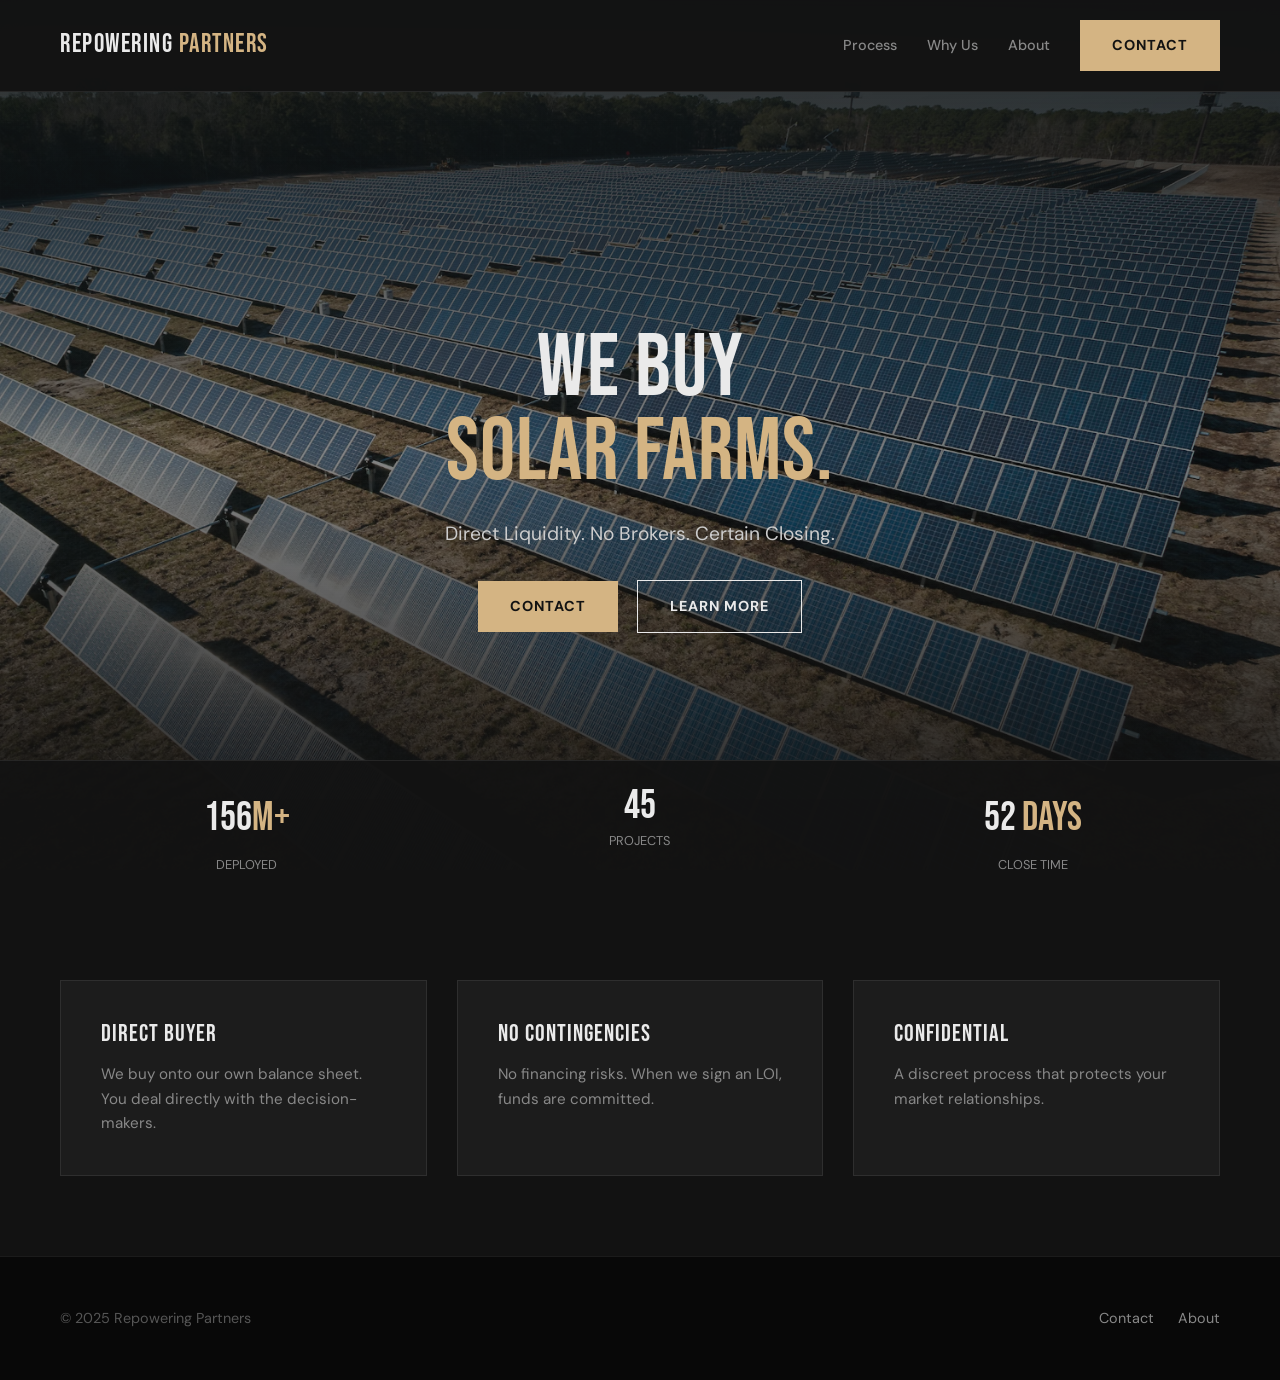
==== index.html @ 1f6a3cb8 "t" ====
<!DOCTYPE html>
<html lang="en">
<head>
    <meta charset="UTF-8">
    <meta name="viewport" content="width=device-width, initial-scale=1.0">
    <title>Repowering Partners | Direct Solar Acquisition</title>
    <link href="https://fonts.googleapis.com/css2?family=Bebas+Neue&family=DM+Sans:wght@400;500;700&display=swap" rel="stylesheet">
    <link rel="stylesheet" href="style.css">
    <link rel="icon" href="data:image/svg+xml,<svg xmlns=%22http://www.w3.org/2000/svg%22 viewBox=%220 0 100 100%22><rect width=%22100%22 height=%22100%22 rx=%2220%22 fill=%22%23121212%22/><circle cx=%2250%22 cy=%2250%22 r=%2235%22 fill=%22%23D4B483%22/><path d=%22M50 10 L50 90 M10 50 L90 50 M22 22 L78 78 M22 78 L78 22%22 stroke=%22%23121212%22 stroke-width=%228%22 stroke-linecap=%22round%22/></svg>">
</head>
<body>
    <nav class="navbar">
        <div class="container nav-container">
            <a href="index.html" class="logo">REPOWERING <span class="text-accent">PARTNERS</span></a>
            <div class="nav-links">
                <a href="how-it-works.html">Process</a>
                <a href="why-us.html">Why Us</a>
                <a href="about.html">About</a>
                <!-- UPDATED BUTTON TEXT -->
                <a href="contact.html" class="btn btn-primary">Contact</a>
            </div>
            <div class="hamburger">
                <span style="display:block; width:30px; height:2px; background:#fff; margin:6px 0;"></span>
                <span style="display:block; width:30px; height:2px; background:#fff; margin:6px 0;"></span>
                <span style="display:block; width:30px; height:2px; background:#fff; margin:6px 0;"></span>
            </div>
        </div>
    </nav>
    <div class="mobile-menu">
        <a href="index.html" class="mobile-link">Home</a>
        <a href="how-it-works.html" class="mobile-link">Process</a>
        <a href="why-us.html" class="mobile-link">Why Us</a>
        <!-- UPDATED LINK TEXT -->
        <a href="contact.html" class="mobile-link">Contact</a>
    </div>

    <!-- HOME HERO -->
    <header class="hero">
        <!-- UPDATED IMAGE PATH -->
        <div class="hero-bg" style="background-image: url('media/the1.avif');"></div>
        <div class="overlay"></div>
        <div class="container hero-content fade-in">
            <h1 class="hero-title">WE BUY <br><span class="text-accent">SOLAR FARMS.</span></h1>
            <p style="font-size:1.2rem; color:#ccc; margin-bottom:30px;">Direct Liquidity. No Brokers. Certain Closing.</p>
            <div>
                <!-- UPDATED BUTTON TEXT -->
                <a href="contact.html" class="btn btn-primary">Contact</a>
                <a href="how-it-works.html" class="btn btn-ghost">Learn More</a>
            </div>
        </div>
        <div class="trust-bar">
            <div class="container trust-grid">
                <div><span class="stat-number" data-target="250">0</span><span class="stat-symbol">M+</span><span class="stat-label">Deployed</span></div>
                <div><span class="stat-number" data-target="45">0</span><span class="stat-label">Projects</span></div>
                <div><span class="stat-number" data-target="60">0</span><span class="stat-symbol"> Days</span><span class="stat-label">Close Time</span></div>
            </div>
        </div>
    </header>

    <!-- VALUE PREVIEW (Emojis Removed) -->
    <section class="section">
        <div class="container">
            <div class="grid-3">
                <div class="card">
                    <!-- EMOJI REMOVED -->
                    <h3>Direct Buyer</h3>
                    <p style="color:var(--text-gray)">We buy onto our own balance sheet. You deal directly with the decision-makers.</p>
                </div>
                <div class="card">
                    <!-- EMOJI REMOVED -->
                    <h3>No Contingencies</h3>
                    <p style="color:var(--text-gray)">No financing risks. When we sign an LOI, funds are committed.</p>
                </div>
                <div class="card">
                    <!-- EMOJI REMOVED -->
                    <h3>Confidential</h3>
                    <p style="color:var(--text-gray)">A discreet process that protects your market relationships.</p>
                </div>
            </div>
        </div>
    </section>

    <footer class="footer">
        <div class="container footer-content">
            <div>&copy; 2025 Repowering Partners</div>
            <div class="footer-links">
                <a href="contact.html">Contact</a>
                <a href="about.html">About</a>
            </div>
        </div>
    </footer>
    <script src="script.js"></script>
</body>
</html>
---- style.css ----
/* 
    THEME: Matte Onyx & Champagne Bronze
    STYLE: Luxury Industrial, Responsive, Professional
*/

:root {
    /* --- NEW SUBTLE PALETTE --- */
    --bg-dark: #121212;        /* True Matte Black */
    --bg-darker: #080808;      /* Deepest Black for Footer/Nav */
    --bg-card: #1C1C1C;        /* Dark Charcoal for cards */
    
    /* Champagne Bronze - Subtle, Premium, Solar-relevant */
    --accent-primary: #D4B483; 
    --accent-hover: #C29D66;
    
    --text-white: #EAEAEA;     /* Soft White (easier on eyes) */
    --text-gray: #888888;      /* Neutral Gray */
    --border-color: rgba(255, 255, 255, 0.08);
    
    --font-heading: 'Bebas Neue', sans-serif;
    --font-body: 'DM Sans', sans-serif;
    
    --transition: all 0.3s cubic-bezier(0.25, 0.8, 0.25, 1);
    --container-padding: 20px;
}

/* --- RESET & BASE --- */
* { margin: 0; padding: 0; box-sizing: border-box; }

html {
    scroll-behavior: smooth;
    font-size: 16px; /* Base size */
}

body {
    background-color: var(--bg-dark);
    color: var(--text-white);
    font-family: var(--font-body);
    line-height: 1.6;
    overflow-x: hidden;
    -webkit-font-smoothing: antialiased; /* Crisper text on Mac/iOS */
}

/* Subtle texture overlay */
body::before {
    content: "";
    position: fixed;
    top: 0; left: 0; width: 100vw; height: 100vh;
    background-image: 
        linear-gradient(rgba(255, 255, 255, 0.02) 1px, transparent 1px),
        linear-gradient(90deg, rgba(255, 255, 255, 0.02) 1px, transparent 1px);
    background-size: 40px 40px;
    pointer-events: none;
    z-index: -1;
}

/* Typography Defaults */
h1, h2, h3, h4 {
    font-family: var(--font-heading);
    text-transform: uppercase;
    letter-spacing: 1px;
    font-weight: 400;
    line-height: 1.1;
}

a { text-decoration: none; color: inherit; transition: var(--transition); }
ul { list-style: none; }
img { max-width: 100%; height: auto; display: block; } /* Prevents image overflow */

.container { 
    max-width: 1200px; 
    margin: 0 auto; 
    padding: 0 var(--container-padding); 
}

.text-accent { color: var(--accent-primary); }

/* --- BUTTONS --- */
.btn {
    display: inline-block;
    padding: 14px 32px;
    font-family: var(--font-body);
    font-weight: 700;
    text-transform: uppercase;
    font-size: 0.9rem;
    letter-spacing: 1px;
    cursor: pointer;
    border: none;
    transition: var(--transition);
    text-align: center;
}

.btn-primary {
    background-color: var(--accent-primary);
    color: var(--bg-dark); /* Dark text on Gold button */
}

.btn-primary:hover {
    background-color: var(--accent-hover);
    transform: translateY(-2px);
}

.btn-ghost {
    background: transparent;
    border: 1px solid var(--text-white);
    color: var(--text-white);
    margin-left: 15px;
}

.btn-ghost:hover { 
    background: rgba(255, 255, 255, 0.05); 
    border-color: var(--accent-primary);
    color: var(--accent-primary);
}

/* --- NAVIGATION --- */
.navbar {
    position: fixed; top: 0; width: 100%;
    background: rgba(18, 18, 18, 0.95);
    backdrop-filter: blur(12px);
    border-bottom: 1px solid var(--border-color);
    z-index: 1000;
    padding: 20px 0;
}

.nav-container { display: flex; justify-content: space-between; align-items: center; }

.logo {
    font-family: var(--font-heading);
    font-size: 1.6rem;
    letter-spacing: 1.5px;
    color: var(--text-white);
    white-space: nowrap; /* Prevents wrapping */
}

.nav-links { display: flex; align-items: center; gap: 30px; }

.nav-links a:not(.btn) {
    font-size: 0.9rem; font-weight: 500; color: var(--text-gray);
    position: relative;
}

.nav-links a:not(.btn):hover,
.nav-links a.active { color: var(--text-white); }

/* Active Indicator */
.nav-links a.active::after {
    content: ''; position: absolute; bottom: -5px; left: 0;
    width: 100%; height: 1px; background: var(--accent-primary);
}

.hamburger { display: none; cursor: pointer; padding: 10px; } /* Increased touch area */

/* --- HERO SECTIONS --- */
/* Home Hero */
.hero {
    position: relative; height: 100vh; min-height: 600px;
    display: flex; align-items: center; justify-content: center;
    padding-top: 60px;
}

.hero-bg {
    position: absolute; top: 0; left: 0; width: 100%; height: 100%;
    background-image: url('https://images.unsplash.com/photo-1509391366360-2e959784a276?q=80&w=2072&auto=format&fit=crop');
    background-size: cover; background-position: center;
    z-index: -2;
}

.overlay {
    position: absolute; top: 0; left: 0; width: 100%; height: 100%;
    background: linear-gradient(180deg, rgba(18,18,18,0.9) 0%, rgba(18,18,18,0.5) 50%, rgba(18,18,18,1) 100%);
    z-index: -1;
}

.hero-content { text-align: center; max-width: 900px; padding: 0 20px; }
.hero-title { font-size: 5.5rem; line-height: 0.95; margin-bottom: 25px; }

/* Sub-Page Headers */
.page-header {
    height: 45vh;
    min-height: 350px;
    display: flex; align-items: center; justify-content: center;
    position: relative;
    background-size: cover; background-position: center;
    padding-top: 60px;
    margin-bottom: 40px;
}

.header-overlay {
    position: absolute; top: 0; left: 0; width: 100%; height: 100%;
    background: linear-gradient(0deg, var(--bg-dark) 0%, rgba(18,18,18,0.6) 100%);
}

.header-content { position: relative; z-index: 2; text-align: center; padding: 0 20px;}
.header-title { font-size: 3.5rem; margin-bottom: 15px; }
.header-sub { font-size: 1.1rem; color: var(--text-gray); max-width: 600px; margin: 0 auto; }

/* --- SECTIONS & LAYOUT --- */
.section { padding: 80px 0; }
.grid-3 { display: grid; grid-template-columns: repeat(3, 1fr); gap: 30px; }
.grid-2 { display: grid; grid-template-columns: 1fr 1fr; gap: 60px; align-items: center; }

/* --- TRUST BAR --- */
.trust-bar {
    position: absolute; bottom: 0; width: 100%;
    border-top: 1px solid var(--border-color);
    background: rgba(18, 18, 18, 0.95);
    padding: 25px 0;
}
.trust-grid { display: grid; grid-template-columns: repeat(3, 1fr); text-align: center; gap: 20px; }
.stat-number { font-family: var(--font-heading); font-size: 2.5rem; color: var(--text-white); line-height: 1;}
.stat-symbol { font-family: var(--font-heading); font-size: 2.5rem; color: var(--accent-primary); }
.stat-label { display: block; font-size: 0.8rem; color: var(--text-gray); text-transform: uppercase; margin-top: 5px; }

/* --- CARDS & UI --- */
.card {
    background: var(--bg-card); padding: 40px;
    border: 1px solid var(--border-color); 
    transition: var(--transition);
}

.card:hover { border-color: var(--accent-primary); }
.card-icon { font-size: 2rem; margin-bottom: 20px; color: var(--accent-primary); }
.card h3 { font-size: 1.5rem; margin-bottom: 15px; color: var(--text-white); }
.card p { color: var(--text-gray); font-size: 0.95rem; }

/* --- PROCESS LIST --- */
.process-vertical { 
    display: flex; flex-direction: column; gap: 40px; 
    border-left: 1px solid var(--border-color); 
    padding-left: 40px; margin-left: 20px; 
}
.step { position: relative; }
.step::before {
    content: ''; position: absolute; left: -46px; top: 5px;
    width: 12px; height: 12px; background: var(--bg-dark);
    border: 2px solid var(--accent-primary); border-radius: 50%;
}
.step-number { font-family: var(--font-heading); font-size: 1.5rem; color: var(--accent-primary); position: absolute; right: 0; top: 0; opacity: 0.5; }

/* --- COMPARISON TABLE --- */
.comparison-wrapper { display: grid; grid-template-columns: 1fr 1fr; border: 1px solid var(--border-color); }
.comp-col { padding: 50px; }
.comp-col.us { background: var(--bg-card); border-right: 1px solid var(--border-color); }
.comp-col h3 { font-size: 2rem; margin-bottom: 30px; }
.comp-col.us h3 { color: var(--accent-primary); }
.check { color: var(--accent-primary); margin-right: 15px; font-weight: bold; }
.cross { color: #555; margin-right: 15px; font-weight: bold; }

/* --- FORMS --- */
.contact-form { background: var(--bg-card); padding: 40px; border: 1px solid var(--border-color); }
.form-group { margin-bottom: 20px; }
label { display: block; margin-bottom: 8px; color: var(--text-gray); font-size: 0.85rem; letter-spacing: 0.5px; text-transform: uppercase; }
input, textarea {
    width: 100%; background: var(--bg-dark); border: 1px solid var(--border-color);
    padding: 16px; color: var(--text-white); font-family: var(--font-body); font-size: 1rem;
    border-radius: 0; /* Flat industrial look */
    -webkit-appearance: none; /* Fix iOS rounded corners */
}
input:focus, textarea:focus { outline: none; border-color: var(--accent-primary); }

/* --- MOBILE MENU --- */
.mobile-menu {
    position: fixed; top: 0; left: 0; width: 100%; height: 100vh;
    background: var(--bg-darker); z-index: 900;
    display: flex; flex-direction: column; justify-content: center; align-items: center;
    transform: translateY(-100%); transition: transform 0.4s ease;
    padding: 20px;
}
.mobile-menu.active { transform: translateY(0); }
.mobile-link { font-family: var(--font-heading); font-size: 2.5rem; margin: 15px 0; color: var(--text-white); }
.mobile-link:hover { color: var(--accent-primary); }

/* --- FOOTER --- */
.footer { padding: 50px 0; border-top: 1px solid var(--border-color); font-size: 0.9rem; background: var(--bg-darker); color: #555;}
.footer-content { display: flex; justify-content: space-between; flex-wrap: wrap; gap: 20px; }
.footer-links a { margin-left: 20px; color: var(--text-gray); }
.footer-links a:hover { color: var(--accent-primary); }

/* =========================================
   MOBILE RESPONSIVENESS & POLISH
   ========================================= */

/* Tablet & Smaller Laptops (Max 1024px) */
@media (max-width: 1024px) {
    .hero-title { font-size: 4rem; }
    .grid-3 { grid-template-columns: repeat(2, 1fr); } /* Switch to 2 columns */
}

/* Mobile Phones (Max 768px) */
@media (max-width: 768px) {
    /* Layout Resets */
    .grid-3, .grid-2, .trust-grid, .comparison-wrapper { 
        grid-template-columns: 1fr; /* Stack everything */
        gap: 30px;
    }
    
    /* Navigation */
    .nav-links { display: none; } /* Hide desktop nav */
    .hamburger { display: block; } /* Show hamburger */
    
    /* Typography Scaling */
    .hero-title { font-size: 3.2rem; margin-bottom: 20px; }
    .header-title { font-size: 2.8rem; }
    .section-title { font-size: 2.2rem; }
    
    /* Spacing */
    .section { padding: 60px 0; }
    .container { padding: 0 25px; } /* More breathing room on sides */
    
    /* Hero Buttons */
    .hero .btn { 
        display: block; 
        width: 100%; 
        margin: 10px 0 0 0; /* Stack buttons */
    }
    
    /* Trust Bar */
    .trust-bar { position: relative; background: var(--bg-darker); border-bottom: 1px solid var(--border-color); }
    .trust-grid { gap: 40px; padding: 20px 0; }
    
    /* Comparison Table */
    .comp-col.us { border-right: none; border-bottom: 1px solid var(--border-color); }
    .comp-col { padding: 30px 20px; }
    
    /* Process Steps */
    .process-vertical { padding-left: 20px; margin-left: 10px; }
    .step::before { left: -27px; width: 10px; height: 10px; }
    
    /* Contact Form */
    .contact-form { padding: 25px; }
    .contact-wrapper { grid-template-columns: 1fr; }
    
    /* Footer */
    .footer-content { flex-direction: column; text-align: center; }
    .footer-links { margin-top: 15px; }
    .footer-links a { margin: 0 10px; }
}
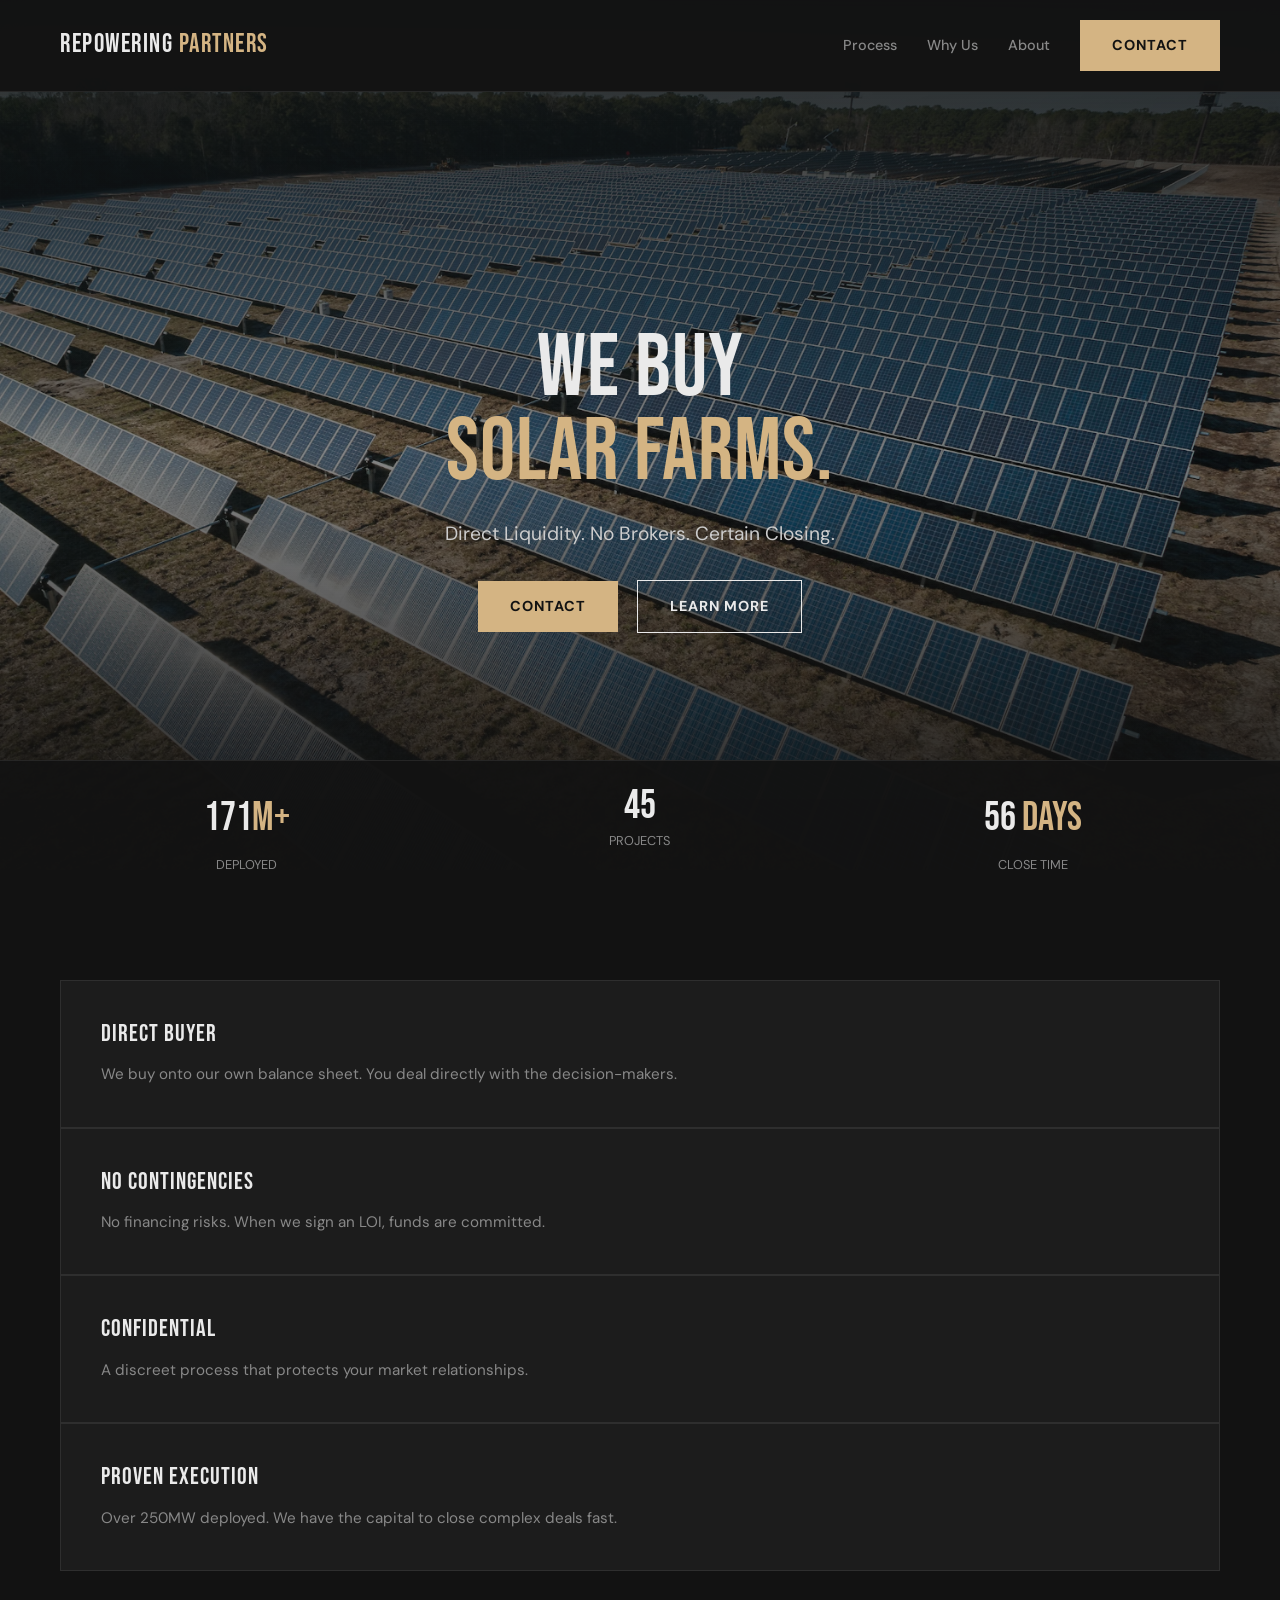
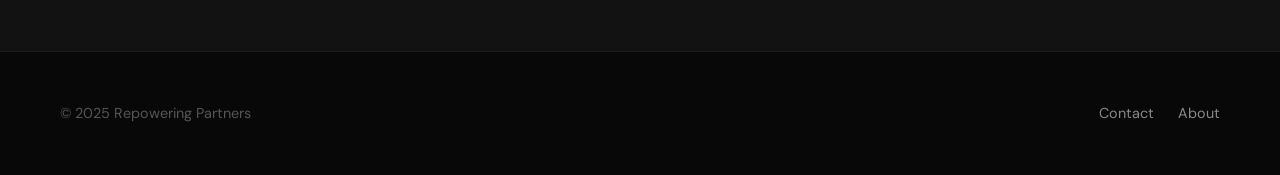
==== commit ea968b64: "t" ====
--- a/index.html
+++ b/index.html
@@ -58,23 +58,27 @@
     </header>
 
     <!-- VALUE PREVIEW (Emojis Removed) -->
+    <!-- VALUE PREVIEW (4 Cards) -->
     <section class="section">
         <div class="container">
-            <div class="grid-3">
+            <!-- Changed class from grid-3 to grid-4 -->
+            <div class="grid-4">
                 <div class="card">
-                    <!-- EMOJI REMOVED -->
                     <h3>Direct Buyer</h3>
                     <p style="color:var(--text-gray)">We buy onto our own balance sheet. You deal directly with the decision-makers.</p>
                 </div>
                 <div class="card">
-                    <!-- EMOJI REMOVED -->
                     <h3>No Contingencies</h3>
                     <p style="color:var(--text-gray)">No financing risks. When we sign an LOI, funds are committed.</p>
                 </div>
                 <div class="card">
-                    <!-- EMOJI REMOVED -->
                     <h3>Confidential</h3>
                     <p style="color:var(--text-gray)">A discreet process that protects your market relationships.</p>
+                </div>
+                <!-- NEW 4TH CARD -->
+                <div class="card">
+                    <h3>Proven Execution</h3>
+                    <p style="color:var(--text-gray)">Over 250MW deployed. We have the capital to close complex deals fast.</p>
                 </div>
             </div>
         </div>
--- a/style.css
+++ b/style.css
@@ -294,6 +294,21 @@
         grid-template-columns: 1fr; /* Stack everything */
         gap: 30px;
     }
+
+    /* Add this to style.css below .grid-3 */
+    .grid-4 { 
+        display: grid; 
+        grid-template-columns: repeat(4, 1fr); 
+        gap: 30px; 
+    }
+
+    /* Add this to the Mobile/Tablet section at the bottom of style.css */
+    @media (max-width: 1024px) {
+        .grid-4 { grid-template-columns: repeat(2, 1fr); } /* 2x2 on tablets */
+    }
+    @media (max-width: 768px) {
+        .grid-4 { grid-template-columns: 1fr; } /* Stack on phones */
+    }
     
     /* Navigation */
     .nav-links { display: none; } /* Hide desktop nav */
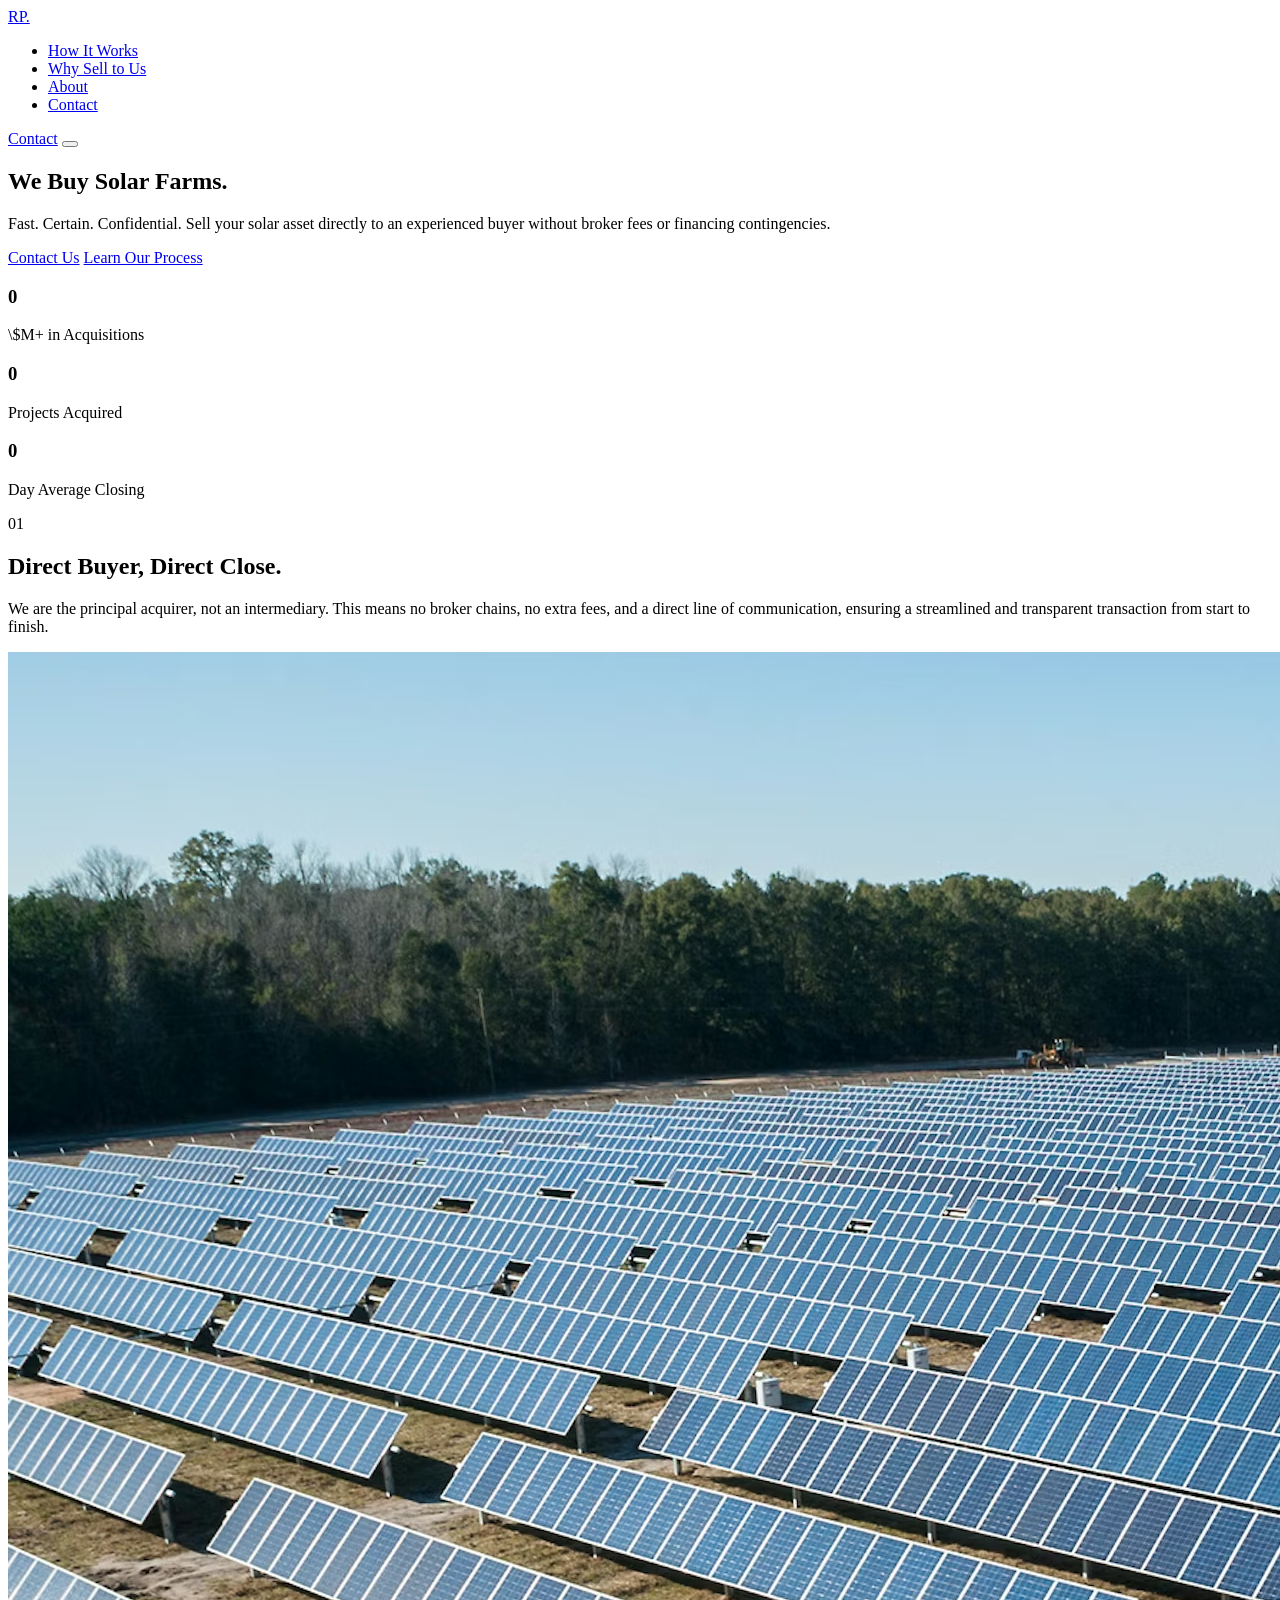
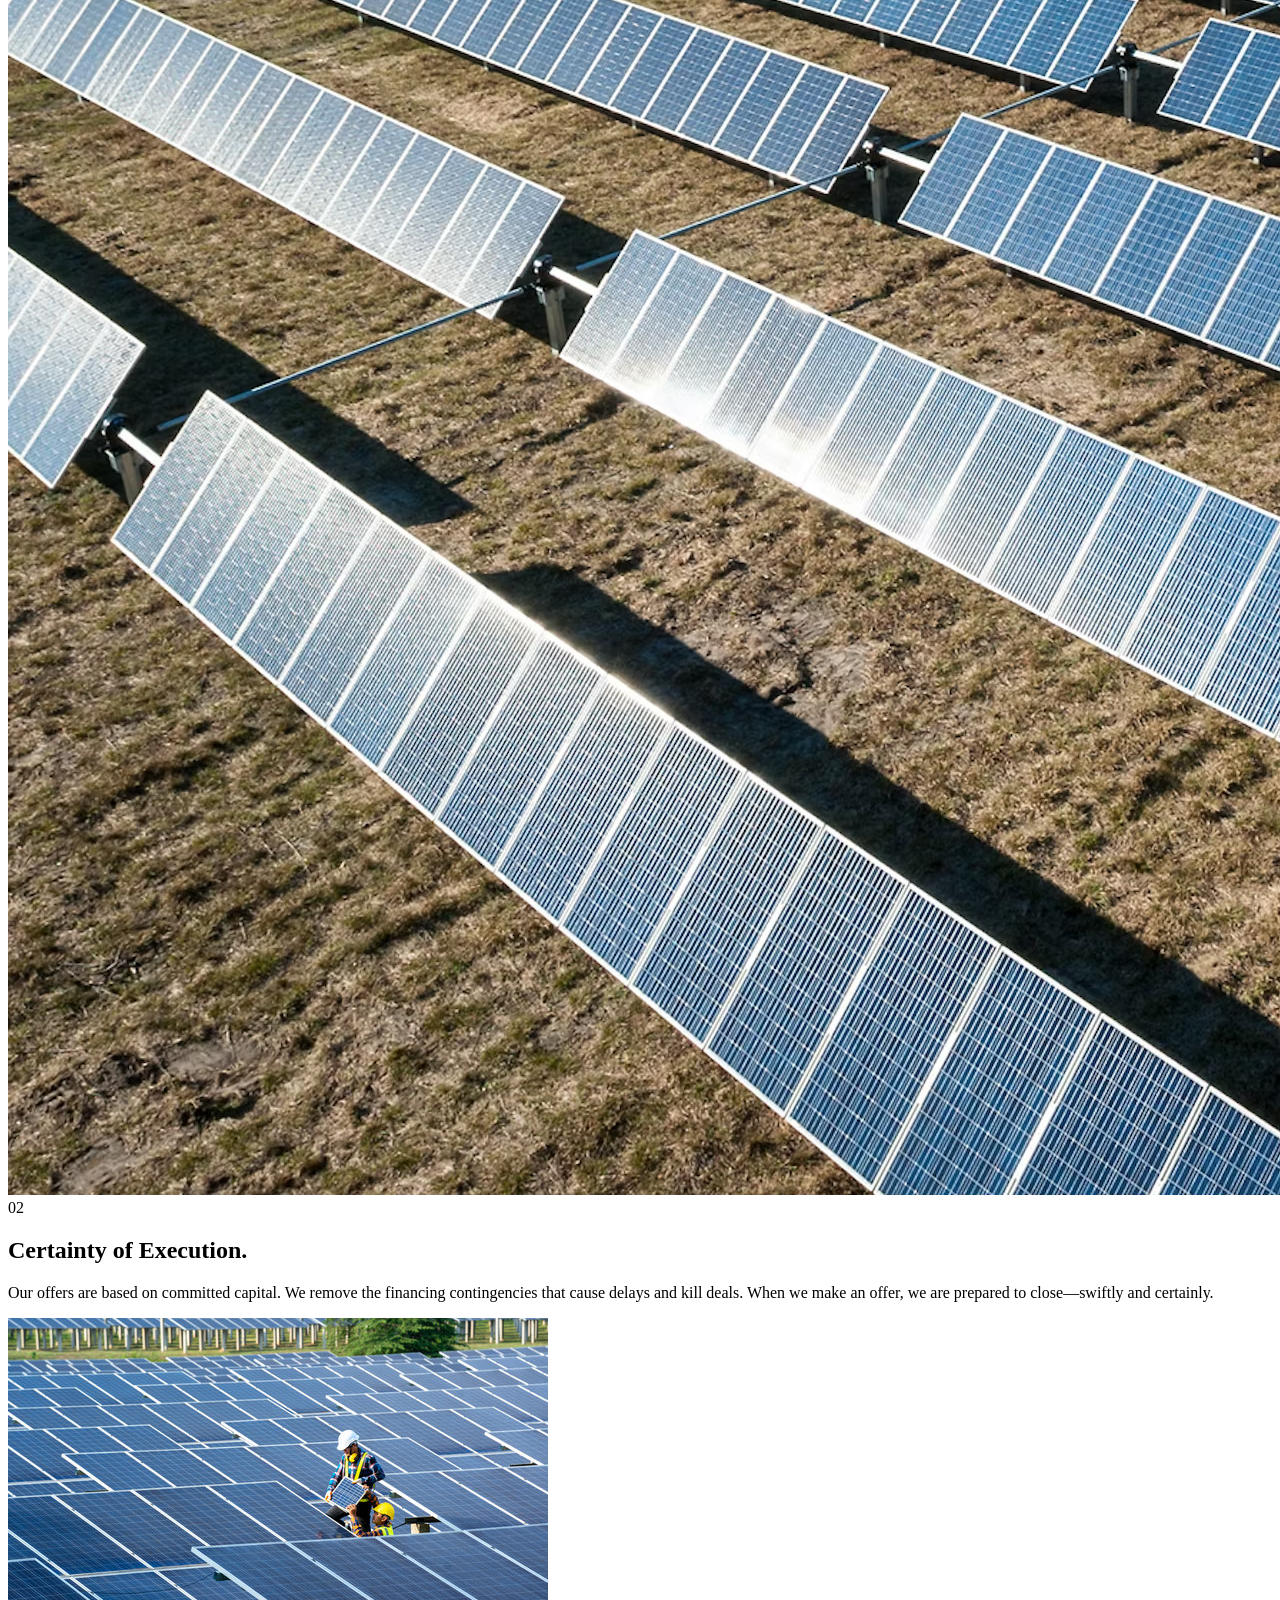
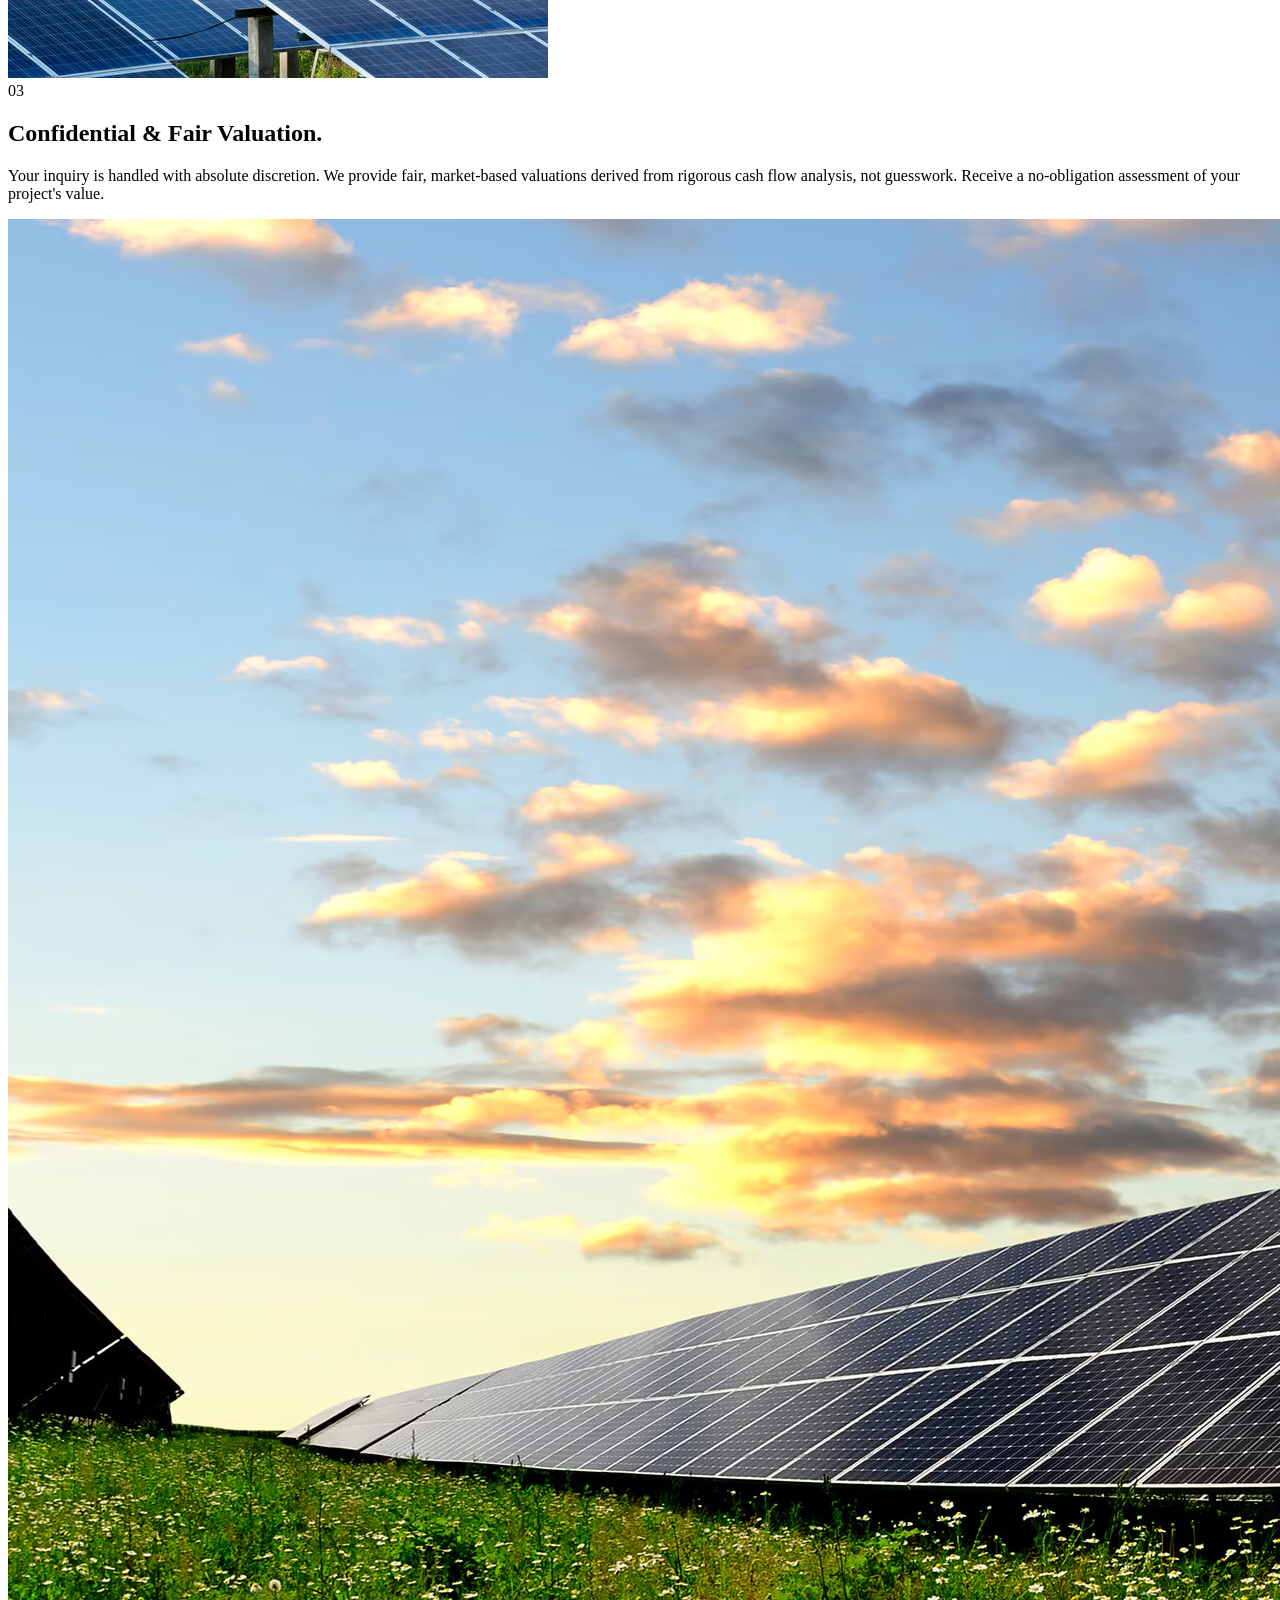
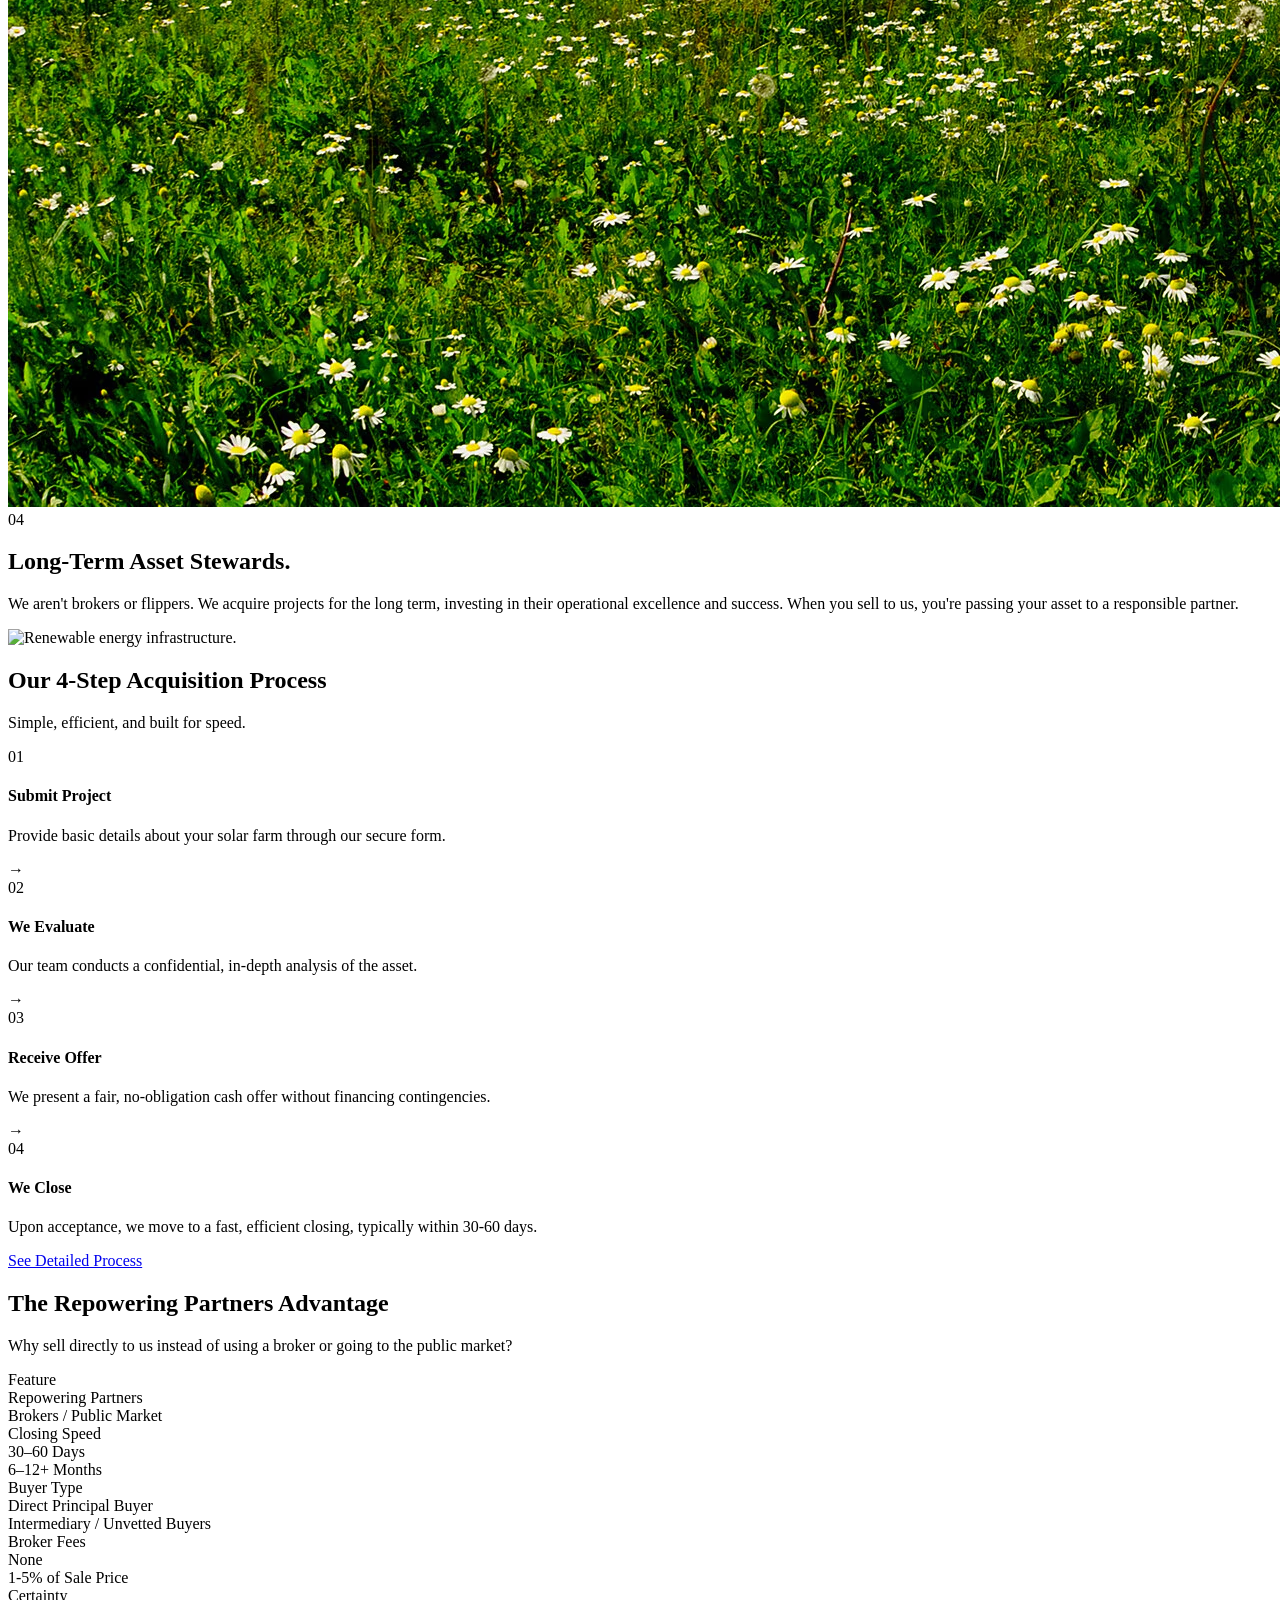
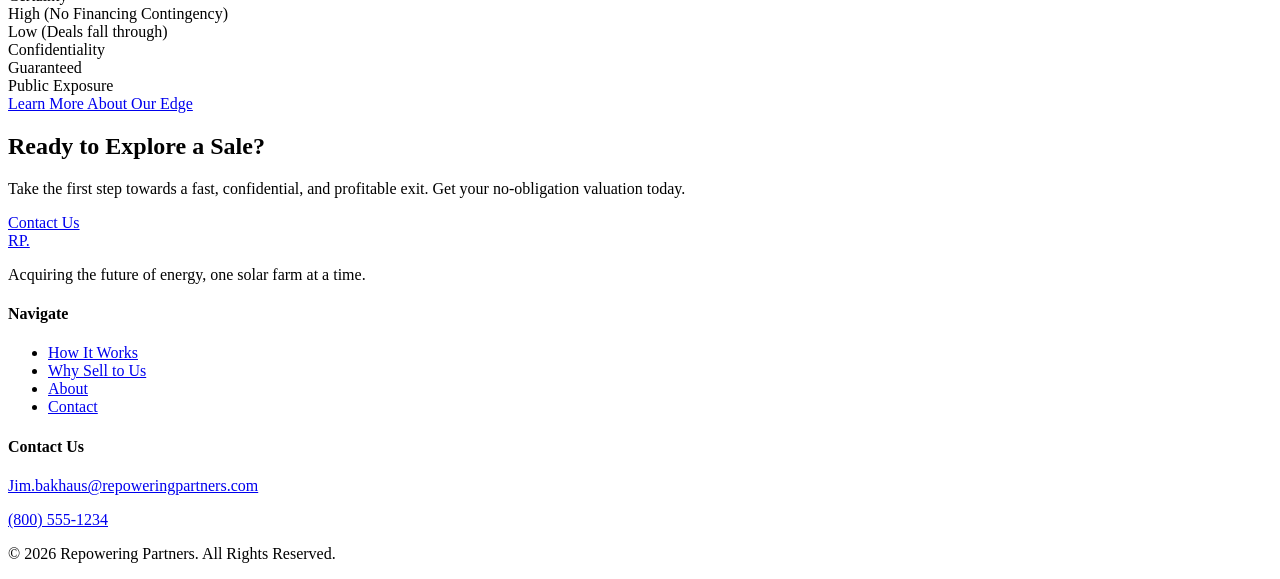
==== commit f5995c15: "t" ====
--- a/index.html
+++ b/index.html
@@ -3,96 +3,245 @@
 <head>
     <meta charset="UTF-8">
     <meta name="viewport" content="width=device-width, initial-scale=1.0">
-    <title>Repowering Partners | Direct Solar Acquisition</title>
-    <link href="https://fonts.googleapis.com/css2?family=Bebas+Neue&family=DM+Sans:wght@400;500;700&display=swap" rel="stylesheet">
-    <link rel="stylesheet" href="style.css">
-    <link rel="icon" href="data:image/svg+xml,<svg xmlns=%22http://www.w3.org/2000/svg%22 viewBox=%220 0 100 100%22><rect width=%22100%22 height=%22100%22 rx=%2220%22 fill=%22%23121212%22/><circle cx=%2250%22 cy=%2250%22 r=%2235%22 fill=%22%23D4B483%22/><path d=%22M50 10 L50 90 M10 50 L90 50 M22 22 L78 78 M22 78 L78 22%22 stroke=%22%23121212%22 stroke-width=%228%22 stroke-linecap=%22round%22/></svg>">
+    <title>Repowering Partners | We Buy Solar Farms</title>
+    <meta name="description" content="Sell your solar farm directly to the buyer. Fast, certain, and confidential closings with Repowering Partners. Get a no-obligation offer today.">
+    
+    <!-- Favicon -->
+    <link rel="icon" href="data:image/svg+xml,%3Csvg xmlns='http://www.w3.org/2000/svg' viewBox='0 0 100 100'%3E%3Ccircle cx='50' cy='50' r='50' fill='%23F5A623'/%3E%3Cpath fill='%23FFFFFF' d='M58,25 L42,52 L55,52 L38,75 L62,45 L48,45 Z'/%3E%3C/svg%3E">
+
+    <!-- Google Fonts -->
+    <link rel="preconnect" href="https://fonts.googleapis.com">
+    <link rel="preconnect" href="https://fonts.gstatic.com" crossorigin>
+    <link href="https://fonts.googleapis.com/css2?family=Bebas+Neue&family=Instrument+Sans:wght@400;600;700&display=swap" rel="stylesheet">
+    
+    <!-- CSS -->
+    <link rel="stylesheet" href="css/style.css?v=1.6">
 </head>
 <body>
-    <nav class="navbar">
-        <div class="container nav-container">
-            <a href="index.html" class="logo">REPOWERING <span class="text-accent">PARTNERS</span></a>
-            <div class="nav-links">
-                <a href="how-it-works.html">Process</a>
-                <a href="why-us.html">Why Us</a>
-                <a href="about.html">About</a>
-                <!-- UPDATED BUTTON TEXT -->
-                <a href="contact.html" class="btn btn-primary">Contact</a>
-            </div>
-            <div class="hamburger">
-                <span style="display:block; width:30px; height:2px; background:#fff; margin:6px 0;"></span>
-                <span style="display:block; width:30px; height:2px; background:#fff; margin:6px 0;"></span>
-                <span style="display:block; width:30px; height:2px; background:#fff; margin:6px 0;"></span>
-            </div>
-        </div>
-    </nav>
-    <div class="mobile-menu">
-        <a href="index.html" class="mobile-link">Home</a>
-        <a href="how-it-works.html" class="mobile-link">Process</a>
-        <a href="why-us.html" class="mobile-link">Why Us</a>
-        <!-- UPDATED LINK TEXT -->
-        <a href="contact.html" class="mobile-link">Contact</a>
-    </div>
-
-    <!-- HOME HERO -->
-    <header class="hero">
-        <!-- UPDATED IMAGE PATH -->
-        <div class="hero-bg" style="background-image: url('media/the1.avif');"></div>
-        <div class="overlay"></div>
-        <div class="container hero-content fade-in">
-            <h1 class="hero-title">WE BUY <br><span class="text-accent">SOLAR FARMS.</span></h1>
-            <p style="font-size:1.2rem; color:#ccc; margin-bottom:30px;">Direct Liquidity. No Brokers. Certain Closing.</p>
-            <div>
-                <!-- UPDATED BUTTON TEXT -->
-                <a href="contact.html" class="btn btn-primary">Contact</a>
-                <a href="how-it-works.html" class="btn btn-ghost">Learn More</a>
-            </div>
-        </div>
-        <div class="trust-bar">
-            <div class="container trust-grid">
-                <div><span class="stat-number" data-target="250">0</span><span class="stat-symbol">M+</span><span class="stat-label">Deployed</span></div>
-                <div><span class="stat-number" data-target="45">0</span><span class="stat-label">Projects</span></div>
-                <div><span class="stat-number" data-target="60">0</span><span class="stat-symbol"> Days</span><span class="stat-label">Close Time</span></div>
-            </div>
+
+    <div id="spotlight"></div>
+
+    <header class="site-header">
+        <div class="container">
+            <a href="index.html" class="logo">RP.</a>
+            <nav class="main-nav">
+                <ul>
+                    <li><a href="how-it-works.html">How It Works</a></li>
+                    <li><a href="why-sell.html">Why Sell to Us</a></li>
+                    <li><a href="about.html">About</a></li>
+                    <li><a href="contact.html">Contact</a></li>
+                </ul>
+            </nav>
+            <a href="contact.html" class="btn btn-primary nav-cta">Contact</a>
+            <button class="hamburger-menu" aria-label="Open navigation menu">
+                <span></span>
+                <span></span>
+                <span></span>
+            </button>
         </div>
     </header>
 
-    <!-- VALUE PREVIEW (Emojis Removed) -->
-    <!-- VALUE PREVIEW (4 Cards) -->
-    <section class="section">
+    <main class="page-home">
+
+        <!-- HERO SECTION -->
+        <section class="hero">
+            <div class="hero-bg"></div>
+            <div class="container">
+                <h1 class="fade-in">We Buy Solar Farms.</h1>
+                <p class="fade-in fade-delay-1">Fast. Certain. Confidential. Sell your solar asset directly to an experienced buyer without broker fees or financing contingencies.</p>
+                <div class="hero-cta fade-in fade-delay-2">
+                    <a href="contact.html" class="btn btn-primary">Contact Us</a>
+                    <a href="how-it-works.html" class="btn btn-ghost">Learn Our Process</a>
+                </div>
+            </div>
+        </section>
+
+        <!-- TRUST BAR SECTION -->
+        <section class="trust-bar dark-section">
+            <div class="container">
+                <div class="stat-item fade-in-scroll">
+                    <h3 class="counter" data-target="850">0</h3>
+                    <p>\$M+ in Acquisitions</p>
+                </div>
+                <div class="stat-item fade-in-scroll">
+                    <h3 class="counter" data-target="150">0</h3>
+                    <p>Projects Acquired</p>
+                </div>
+                <div class="stat-item fade-in-scroll">
+                    <h3 class="counter" data-target="45">0</h3>
+                    <p>Day Average Closing</p>
+                </div>
+            </div>
+        </section>
+
+        <!-- VALUE PROPS SECTION -->
+        <section class="value-props section-padding">
+            <div class="container">
+                <div class="value-prop-item fade-in-scroll">
+                    <div class="value-prop-text">
+                        <span class="eyebrow">01</span>
+                        <h2>Direct Buyer, Direct Close.</h2>
+                        <p>We are the principal acquirer, not an intermediary. This means no broker chains, no extra fees, and a direct line of communication, ensuring a streamlined and transparent transaction from start to finish.</p>
+                    </div>
+                    <div class="value-prop-img">
+                        <img src="media/the1.avif" alt="Close-up of solar panels.">
+                    </div>
+                </div>
+                <div class="value-prop-item reverse fade-in-scroll">
+                    <div class="value-prop-text">
+                        <span class="eyebrow">02</span>
+                        <h2>Certainty of Execution.</h2>
+                        <p>Our offers are based on committed capital. We remove the financing contingencies that cause delays and kill deals. When we make an offer, we are prepared to close—swiftly and certainly.</p>
+                    </div>
+                     <div class="value-prop-img">
+                        <img src="media/the2.jpg" alt="Solar farm technology infrastructure.">
+                    </div>
+                </div>
+                 <div class="value-prop-item fade-in-scroll">
+                    <div class="value-prop-text">
+                        <span class="eyebrow">03</span>
+                        <h2>Confidential & Fair Valuation.</h2>
+                        <p>Your inquiry is handled with absolute discretion. We provide fair, market-based valuations derived from rigorous cash flow analysis, not guesswork. Receive a no-obligation assessment of your project's value.</p>
+                    </div>
+                     <div class="value-prop-img">
+                        <img src="media/they.avif" alt="Financial charts on a screen.">
+                    </div>
+                </div>
+                <div class="value-prop-item reverse fade-in-scroll">
+                    <div class="value-prop-text">
+                        <span class="eyebrow">04</span>
+                        <h2>Long-Term Asset Stewards.</h2>
+                        <p>We aren't brokers or flippers. We acquire projects for the long term, investing in their operational excellence and success. When you sell to us, you're passing your asset to a responsible partner.</p>
+                    </div>
+                     <div class="value-prop-img">
+                        <img src="https://source.unsplash.com/random/800x605/?renewable,energy,investment" alt="Renewable energy infrastructure.">
+                    </div>
+                </div>
+            </div>
+        </section>
+
+        <!-- HOW IT WORKS SECTION -->
+        <section class="how-it-works-home section-padding dark-section">
+            <div class="container">
+                <div class="section-title fade-in-scroll">
+                    <h2>Our 4-Step Acquisition Process</h2>
+                    <p>Simple, efficient, and built for speed.</p>
+                </div>
+                <div class="steps-container">
+                    <div class="step fade-in-scroll">
+                        <span class="step-number">01</span>
+                        <h4>Submit Project</h4>
+                        <p>Provide basic details about your solar farm through our secure form.</p>
+                    </div>
+                    <div class="step-arrow fade-in-scroll fade-delay-1">→</div>
+                    <div class="step fade-in-scroll fade-delay-1">
+                        <span class="step-number">02</span>
+                        <h4>We Evaluate</h4>
+                        <p>Our team conducts a confidential, in-depth analysis of the asset.</p>
+                    </div>
+                    <div class="step-arrow fade-in-scroll fade-delay-2">→</div>
+                    <div class="step fade-in-scroll fade-delay-2">
+                        <span class="step-number">03</span>
+                        <h4>Receive Offer</h4>
+                        <p>We present a fair, no-obligation cash offer without financing contingencies.</p>
+                    </div>
+                    <div class="step-arrow fade-in-scroll fade-delay-3">→</div>
+                    <div class="step fade-in-scroll fade-delay-3">
+                        <span class="step-number">04</span>
+                        <h4>We Close</h4>
+                        <p>Upon acceptance, we move to a fast, efficient closing, typically within 30-60 days.</p>
+                    </div>
+                </div>
+                <div class="text-center fade-in-scroll fade-delay-4">
+                     <a href="how-it-works.html" class="btn btn-primary">See Detailed Process</a>
+                </div>
+            </div>
+        </section>
+        
+        <!-- WHY US SECTION -->
+        <section class="why-us section-padding">
+            <div class="container">
+                <div class="section-title text-center fade-in-scroll">
+                     <h2>The Repowering Partners Advantage</h2>
+                     <p>Why sell directly to us instead of using a broker or going to the public market?</p>
+                </div>
+                <div class="comparison-table fade-in-scroll">
+                    <div class="comparison-header">
+                        <div>Feature</div>
+                        <div>Repowering Partners</div>
+                        <div>Brokers / Public Market</div>
+                    </div>
+                    <div class="comparison-row">
+                        <div>Closing Speed</div>
+                        <div><span class="highlight-gold">30–60 Days</span></div>
+                        <div>6–12+ Months</div>
+                    </div>
+                    <div class="comparison-row">
+                        <div>Buyer Type</div>
+                        <div><span class="highlight-gold">Direct Principal Buyer</span></div>
+                        <div>Intermediary / Unvetted Buyers</div>
+                    </div>
+                    <div class="comparison-row">
+                        <div>Broker Fees</div>
+                        <div><span class="highlight-gold">None</span></div>
+                        <div>1-5% of Sale Price</div>
+                    </div>
+                    <div class="comparison-row">
+                        <div>Certainty</div>
+                        <div><span class="highlight-gold">High (No Financing Contingency)</span></div>
+                        <div>Low (Deals fall through)</div>
+                    </div>
+                    <div class="comparison-row">
+                        <div>Confidentiality</div>
+                        <div><span class="highlight-gold">Guaranteed</span></div>
+                        <div>Public Exposure</div>
+                    </div>
+                </div>
+                 <div class="text-center fade-in-scroll">
+                     <a href="why-sell.html" class="btn btn-ghost">Learn More About Our Edge</a>
+                </div>
+            </div>
+        </section>
+
+        <!-- FINAL CTA SECTION -->
+        <section class="final-cta">
+            <div class="container fade-in-scroll">
+                <h2>Ready to Explore a Sale?</h2>
+                <p>Take the first step towards a fast, confidential, and profitable exit. Get your no-obligation valuation today.</p>
+                <a href="contact.html" class="btn btn-primary">Contact Us</a>
+            </div>
+        </section>
+
+    </main>
+
+    <footer class="site-footer">
         <div class="container">
-            <!-- Changed class from grid-3 to grid-4 -->
-            <div class="grid-4">
-                <div class="card">
-                    <h3>Direct Buyer</h3>
-                    <p style="color:var(--text-gray)">We buy onto our own balance sheet. You deal directly with the decision-makers.</p>
-                </div>
-                <div class="card">
-                    <h3>No Contingencies</h3>
-                    <p style="color:var(--text-gray)">No financing risks. When we sign an LOI, funds are committed.</p>
-                </div>
-                <div class="card">
-                    <h3>Confidential</h3>
-                    <p style="color:var(--text-gray)">A discreet process that protects your market relationships.</p>
-                </div>
-                <!-- NEW 4TH CARD -->
-                <div class="card">
-                    <h3>Proven Execution</h3>
-                    <p style="color:var(--text-gray)">Over 250MW deployed. We have the capital to close complex deals fast.</p>
-                </div>
-            </div>
-        </div>
-    </section>
-
-    <footer class="footer">
-        <div class="container footer-content">
-            <div>&copy; 2025 Repowering Partners</div>
-            <div class="footer-links">
-                <a href="contact.html">Contact</a>
-                <a href="about.html">About</a>
+            <div class="footer-top">
+                <div class="footer-about">
+                    <a href="index.html" class="logo footer-logo">RP.</a>
+                    <p>Acquiring the future of energy, one solar farm at a time.</p>
+                </div>
+                <div class="footer-links">
+                    <h4>Navigate</h4>
+                    <ul>
+                        <li><a href="how-it-works.html">How It Works</a></li>
+                        <li><a href="why-sell.html">Why Sell to Us</a></li>
+                        <li><a href="about.html">About</a></li>
+                        <li><a href="contact.html">Contact</a></li>
+                    </ul>
+                </div>
+                <div class="footer-contact">
+                    <h4>Contact Us</h4>
+                    <p><a href="mailto:Jim.bakhaus@repoweringpartners.com">Jim.bakhaus@repoweringpartners.com</a></p>
+                    <p><a href="tel:+18005551234">(800) 555-1234</a></p>
+                </div>
+            </div>
+            <div class="footer-bottom">
+                <p>&copy; 2026 Repowering Partners. All Rights Reserved.</p>
             </div>
         </div>
     </footer>
-    <script src="script.js"></script>
+
+    <script src="js/script.js"></script>
 </body>
 </html>
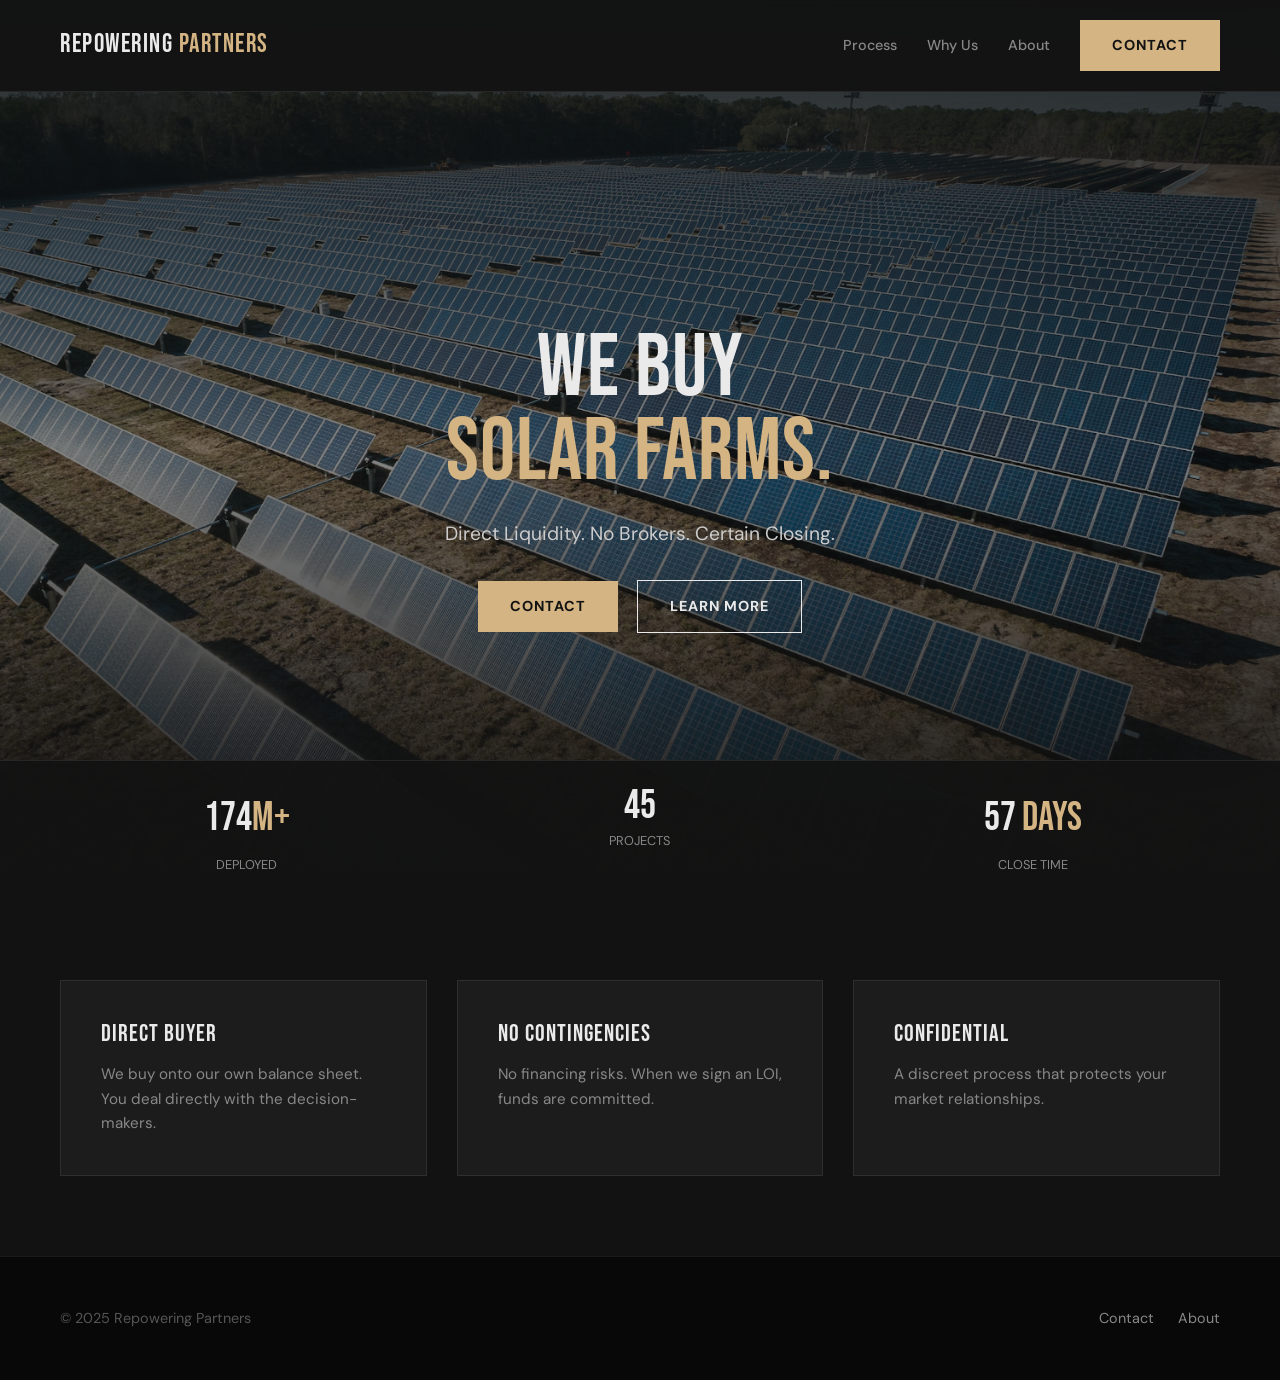
==== commit b2d59de8: "t" ====
--- a/index.html
+++ b/index.html
@@ -3,245 +3,92 @@
 <head>
     <meta charset="UTF-8">
     <meta name="viewport" content="width=device-width, initial-scale=1.0">
-    <title>Repowering Partners | We Buy Solar Farms</title>
-    <meta name="description" content="Sell your solar farm directly to the buyer. Fast, certain, and confidential closings with Repowering Partners. Get a no-obligation offer today.">
-    
-    <!-- Favicon -->
-    <link rel="icon" href="data:image/svg+xml,%3Csvg xmlns='http://www.w3.org/2000/svg' viewBox='0 0 100 100'%3E%3Ccircle cx='50' cy='50' r='50' fill='%23F5A623'/%3E%3Cpath fill='%23FFFFFF' d='M58,25 L42,52 L55,52 L38,75 L62,45 L48,45 Z'/%3E%3C/svg%3E">
-
-    <!-- Google Fonts -->
-    <link rel="preconnect" href="https://fonts.googleapis.com">
-    <link rel="preconnect" href="https://fonts.gstatic.com" crossorigin>
-    <link href="https://fonts.googleapis.com/css2?family=Bebas+Neue&family=Instrument+Sans:wght@400;600;700&display=swap" rel="stylesheet">
-    
-    <!-- CSS -->
-    <link rel="stylesheet" href="css/style.css?v=1.6">
+    <title>Repowering Partners | Direct Solar Acquisition</title>
+    <link href="https://fonts.googleapis.com/css2?family=Bebas+Neue&family=DM+Sans:wght@400;500;700&display=swap" rel="stylesheet">
+    <link rel="stylesheet" href="style.css">
+    <link rel="icon" href="data:image/svg+xml,<svg xmlns=%22http://www.w3.org/2000/svg%22 viewBox=%220 0 100 100%22><rect width=%22100%22 height=%22100%22 rx=%2220%22 fill=%22%23121212%22/><circle cx=%2250%22 cy=%2250%22 r=%2235%22 fill=%22%23D4B483%22/><path d=%22M50 10 L50 90 M10 50 L90 50 M22 22 L78 78 M22 78 L78 22%22 stroke=%22%23121212%22 stroke-width=%228%22 stroke-linecap=%22round%22/></svg>">
 </head>
 <body>
+    <nav class="navbar">
+        <div class="container nav-container">
+            <a href="index.html" class="logo">REPOWERING <span class="text-accent">PARTNERS</span></a>
+            <div class="nav-links">
+                <a href="how-it-works.html">Process</a>
+                <a href="why-us.html">Why Us</a>
+                <a href="about.html">About</a>
+                <!-- UPDATED BUTTON TEXT -->
+                <a href="contact.html" class="btn btn-primary">Contact</a>
+            </div>
+            <div class="hamburger">
+                <span style="display:block; width:30px; height:2px; background:#fff; margin:6px 0;"></span>
+                <span style="display:block; width:30px; height:2px; background:#fff; margin:6px 0;"></span>
+                <span style="display:block; width:30px; height:2px; background:#fff; margin:6px 0;"></span>
+            </div>
+        </div>
+    </nav>
+    <div class="mobile-menu">
+        <a href="index.html" class="mobile-link">Home</a>
+        <a href="how-it-works.html" class="mobile-link">Process</a>
+        <a href="why-us.html" class="mobile-link">Why Us</a>
+        <!-- UPDATED LINK TEXT -->
+        <a href="contact.html" class="mobile-link">Contact</a>
+    </div>
 
-    <div id="spotlight"></div>
-
-    <header class="site-header">
-        <div class="container">
-            <a href="index.html" class="logo">RP.</a>
-            <nav class="main-nav">
-                <ul>
-                    <li><a href="how-it-works.html">How It Works</a></li>
-                    <li><a href="why-sell.html">Why Sell to Us</a></li>
-                    <li><a href="about.html">About</a></li>
-                    <li><a href="contact.html">Contact</a></li>
-                </ul>
-            </nav>
-            <a href="contact.html" class="btn btn-primary nav-cta">Contact</a>
-            <button class="hamburger-menu" aria-label="Open navigation menu">
-                <span></span>
-                <span></span>
-                <span></span>
-            </button>
+    <!-- HOME HERO -->
+    <header class="hero">
+        <!-- UPDATED IMAGE PATH -->
+        <div class="hero-bg" style="background-image: url('media/the1.avif');"></div>
+        <div class="overlay"></div>
+        <div class="container hero-content fade-in">
+            <h1 class="hero-title">WE BUY <br><span class="text-accent">SOLAR FARMS.</span></h1>
+            <p style="font-size:1.2rem; color:#ccc; margin-bottom:30px;">Direct Liquidity. No Brokers. Certain Closing.</p>
+            <div>
+                <!-- UPDATED BUTTON TEXT -->
+                <a href="contact.html" class="btn btn-primary">Contact</a>
+                <a href="how-it-works.html" class="btn btn-ghost">Learn More</a>
+            </div>
+        </div>
+        <div class="trust-bar">
+            <div class="container trust-grid">
+                <div><span class="stat-number" data-target="250">0</span><span class="stat-symbol">M+</span><span class="stat-label">Deployed</span></div>
+                <div><span class="stat-number" data-target="45">0</span><span class="stat-label">Projects</span></div>
+                <div><span class="stat-number" data-target="60">0</span><span class="stat-symbol"> Days</span><span class="stat-label">Close Time</span></div>
+            </div>
         </div>
     </header>
 
-    <main class="page-home">
-
-        <!-- HERO SECTION -->
-        <section class="hero">
-            <div class="hero-bg"></div>
-            <div class="container">
-                <h1 class="fade-in">We Buy Solar Farms.</h1>
-                <p class="fade-in fade-delay-1">Fast. Certain. Confidential. Sell your solar asset directly to an experienced buyer without broker fees or financing contingencies.</p>
-                <div class="hero-cta fade-in fade-delay-2">
-                    <a href="contact.html" class="btn btn-primary">Contact Us</a>
-                    <a href="how-it-works.html" class="btn btn-ghost">Learn Our Process</a>
+    <!-- VALUE PREVIEW (Emojis Removed) -->
+    <section class="section">
+        <div class="container">
+            <div class="grid-3">
+                <div class="card">
+                    <!-- EMOJI REMOVED -->
+                    <h3>Direct Buyer</h3>
+                    <p style="color:var(--text-gray)">We buy onto our own balance sheet. You deal directly with the decision-makers.</p>
+                </div>
+                <div class="card">
+                    <!-- EMOJI REMOVED -->
+                    <h3>No Contingencies</h3>
+                    <p style="color:var(--text-gray)">No financing risks. When we sign an LOI, funds are committed.</p>
+                </div>
+                <div class="card">
+                    <!-- EMOJI REMOVED -->
+                    <h3>Confidential</h3>
+                    <p style="color:var(--text-gray)">A discreet process that protects your market relationships.</p>
                 </div>
             </div>
-        </section>
+        </div>
+    </section>
 
-        <!-- TRUST BAR SECTION -->
-        <section class="trust-bar dark-section">
-            <div class="container">
-                <div class="stat-item fade-in-scroll">
-                    <h3 class="counter" data-target="850">0</h3>
-                    <p>\$M+ in Acquisitions</p>
-                </div>
-                <div class="stat-item fade-in-scroll">
-                    <h3 class="counter" data-target="150">0</h3>
-                    <p>Projects Acquired</p>
-                </div>
-                <div class="stat-item fade-in-scroll">
-                    <h3 class="counter" data-target="45">0</h3>
-                    <p>Day Average Closing</p>
-                </div>
-            </div>
-        </section>
-
-        <!-- VALUE PROPS SECTION -->
-        <section class="value-props section-padding">
-            <div class="container">
-                <div class="value-prop-item fade-in-scroll">
-                    <div class="value-prop-text">
-                        <span class="eyebrow">01</span>
-                        <h2>Direct Buyer, Direct Close.</h2>
-                        <p>We are the principal acquirer, not an intermediary. This means no broker chains, no extra fees, and a direct line of communication, ensuring a streamlined and transparent transaction from start to finish.</p>
-                    </div>
-                    <div class="value-prop-img">
-                        <img src="media/the1.avif" alt="Close-up of solar panels.">
-                    </div>
-                </div>
-                <div class="value-prop-item reverse fade-in-scroll">
-                    <div class="value-prop-text">
-                        <span class="eyebrow">02</span>
-                        <h2>Certainty of Execution.</h2>
-                        <p>Our offers are based on committed capital. We remove the financing contingencies that cause delays and kill deals. When we make an offer, we are prepared to close—swiftly and certainly.</p>
-                    </div>
-                     <div class="value-prop-img">
-                        <img src="media/the2.jpg" alt="Solar farm technology infrastructure.">
-                    </div>
-                </div>
-                 <div class="value-prop-item fade-in-scroll">
-                    <div class="value-prop-text">
-                        <span class="eyebrow">03</span>
-                        <h2>Confidential & Fair Valuation.</h2>
-                        <p>Your inquiry is handled with absolute discretion. We provide fair, market-based valuations derived from rigorous cash flow analysis, not guesswork. Receive a no-obligation assessment of your project's value.</p>
-                    </div>
-                     <div class="value-prop-img">
-                        <img src="media/they.avif" alt="Financial charts on a screen.">
-                    </div>
-                </div>
-                <div class="value-prop-item reverse fade-in-scroll">
-                    <div class="value-prop-text">
-                        <span class="eyebrow">04</span>
-                        <h2>Long-Term Asset Stewards.</h2>
-                        <p>We aren't brokers or flippers. We acquire projects for the long term, investing in their operational excellence and success. When you sell to us, you're passing your asset to a responsible partner.</p>
-                    </div>
-                     <div class="value-prop-img">
-                        <img src="https://source.unsplash.com/random/800x605/?renewable,energy,investment" alt="Renewable energy infrastructure.">
-                    </div>
-                </div>
-            </div>
-        </section>
-
-        <!-- HOW IT WORKS SECTION -->
-        <section class="how-it-works-home section-padding dark-section">
-            <div class="container">
-                <div class="section-title fade-in-scroll">
-                    <h2>Our 4-Step Acquisition Process</h2>
-                    <p>Simple, efficient, and built for speed.</p>
-                </div>
-                <div class="steps-container">
-                    <div class="step fade-in-scroll">
-                        <span class="step-number">01</span>
-                        <h4>Submit Project</h4>
-                        <p>Provide basic details about your solar farm through our secure form.</p>
-                    </div>
-                    <div class="step-arrow fade-in-scroll fade-delay-1">→</div>
-                    <div class="step fade-in-scroll fade-delay-1">
-                        <span class="step-number">02</span>
-                        <h4>We Evaluate</h4>
-                        <p>Our team conducts a confidential, in-depth analysis of the asset.</p>
-                    </div>
-                    <div class="step-arrow fade-in-scroll fade-delay-2">→</div>
-                    <div class="step fade-in-scroll fade-delay-2">
-                        <span class="step-number">03</span>
-                        <h4>Receive Offer</h4>
-                        <p>We present a fair, no-obligation cash offer without financing contingencies.</p>
-                    </div>
-                    <div class="step-arrow fade-in-scroll fade-delay-3">→</div>
-                    <div class="step fade-in-scroll fade-delay-3">
-                        <span class="step-number">04</span>
-                        <h4>We Close</h4>
-                        <p>Upon acceptance, we move to a fast, efficient closing, typically within 30-60 days.</p>
-                    </div>
-                </div>
-                <div class="text-center fade-in-scroll fade-delay-4">
-                     <a href="how-it-works.html" class="btn btn-primary">See Detailed Process</a>
-                </div>
-            </div>
-        </section>
-        
-        <!-- WHY US SECTION -->
-        <section class="why-us section-padding">
-            <div class="container">
-                <div class="section-title text-center fade-in-scroll">
-                     <h2>The Repowering Partners Advantage</h2>
-                     <p>Why sell directly to us instead of using a broker or going to the public market?</p>
-                </div>
-                <div class="comparison-table fade-in-scroll">
-                    <div class="comparison-header">
-                        <div>Feature</div>
-                        <div>Repowering Partners</div>
-                        <div>Brokers / Public Market</div>
-                    </div>
-                    <div class="comparison-row">
-                        <div>Closing Speed</div>
-                        <div><span class="highlight-gold">30–60 Days</span></div>
-                        <div>6–12+ Months</div>
-                    </div>
-                    <div class="comparison-row">
-                        <div>Buyer Type</div>
-                        <div><span class="highlight-gold">Direct Principal Buyer</span></div>
-                        <div>Intermediary / Unvetted Buyers</div>
-                    </div>
-                    <div class="comparison-row">
-                        <div>Broker Fees</div>
-                        <div><span class="highlight-gold">None</span></div>
-                        <div>1-5% of Sale Price</div>
-                    </div>
-                    <div class="comparison-row">
-                        <div>Certainty</div>
-                        <div><span class="highlight-gold">High (No Financing Contingency)</span></div>
-                        <div>Low (Deals fall through)</div>
-                    </div>
-                    <div class="comparison-row">
-                        <div>Confidentiality</div>
-                        <div><span class="highlight-gold">Guaranteed</span></div>
-                        <div>Public Exposure</div>
-                    </div>
-                </div>
-                 <div class="text-center fade-in-scroll">
-                     <a href="why-sell.html" class="btn btn-ghost">Learn More About Our Edge</a>
-                </div>
-            </div>
-        </section>
-
-        <!-- FINAL CTA SECTION -->
-        <section class="final-cta">
-            <div class="container fade-in-scroll">
-                <h2>Ready to Explore a Sale?</h2>
-                <p>Take the first step towards a fast, confidential, and profitable exit. Get your no-obligation valuation today.</p>
-                <a href="contact.html" class="btn btn-primary">Contact Us</a>
-            </div>
-        </section>
-
-    </main>
-
-    <footer class="site-footer">
-        <div class="container">
-            <div class="footer-top">
-                <div class="footer-about">
-                    <a href="index.html" class="logo footer-logo">RP.</a>
-                    <p>Acquiring the future of energy, one solar farm at a time.</p>
-                </div>
-                <div class="footer-links">
-                    <h4>Navigate</h4>
-                    <ul>
-                        <li><a href="how-it-works.html">How It Works</a></li>
-                        <li><a href="why-sell.html">Why Sell to Us</a></li>
-                        <li><a href="about.html">About</a></li>
-                        <li><a href="contact.html">Contact</a></li>
-                    </ul>
-                </div>
-                <div class="footer-contact">
-                    <h4>Contact Us</h4>
-                    <p><a href="mailto:Jim.bakhaus@repoweringpartners.com">Jim.bakhaus@repoweringpartners.com</a></p>
-                    <p><a href="tel:+18005551234">(800) 555-1234</a></p>
-                </div>
-            </div>
-            <div class="footer-bottom">
-                <p>&copy; 2026 Repowering Partners. All Rights Reserved.</p>
+    <footer class="footer">
+        <div class="container footer-content">
+            <div>&copy; 2025 Repowering Partners</div>
+            <div class="footer-links">
+                <a href="contact.html">Contact</a>
+                <a href="about.html">About</a>
             </div>
         </div>
     </footer>
-
-    <script src="js/script.js"></script>
+    <script src="script.js"></script>
 </body>
 </html>
--- a/style.css
+++ b/style.css
@@ -0,0 +1,338 @@
+/* 
+    THEME: Matte Onyx & Champagne Bronze
+    STYLE: Luxury Industrial, Responsive, Professional
+*/
+
+:root {
+    /* --- NEW SUBTLE PALETTE --- */
+    --bg-dark: #121212;        /* True Matte Black */
+    --bg-darker: #080808;      /* Deepest Black for Footer/Nav */
+    --bg-card: #1C1C1C;        /* Dark Charcoal for cards */
+    
+    /* Champagne Bronze - Subtle, Premium, Solar-relevant */
+    --accent-primary: #D4B483; 
+    --accent-hover: #C29D66;
+    
+    --text-white: #EAEAEA;     /* Soft White (easier on eyes) */
+    --text-gray: #888888;      /* Neutral Gray */
+    --border-color: rgba(255, 255, 255, 0.08);
+    
+    --font-heading: 'Bebas Neue', sans-serif;
+    --font-body: 'DM Sans', sans-serif;
+    
+    --transition: all 0.3s cubic-bezier(0.25, 0.8, 0.25, 1);
+    --container-padding: 20px;
+}
+
+/* --- RESET & BASE --- */
+* { margin: 0; padding: 0; box-sizing: border-box; }
+
+html {
+    scroll-behavior: smooth;
+    font-size: 16px; /* Base size */
+}
+
+body {
+    background-color: var(--bg-dark);
+    color: var(--text-white);
+    font-family: var(--font-body);
+    line-height: 1.6;
+    overflow-x: hidden;
+    -webkit-font-smoothing: antialiased; /* Crisper text on Mac/iOS */
+}
+
+/* Subtle texture overlay */
+body::before {
+    content: "";
+    position: fixed;
+    top: 0; left: 0; width: 100vw; height: 100vh;
+    background-image: 
+        linear-gradient(rgba(255, 255, 255, 0.02) 1px, transparent 1px),
+        linear-gradient(90deg, rgba(255, 255, 255, 0.02) 1px, transparent 1px);
+    background-size: 40px 40px;
+    pointer-events: none;
+    z-index: -1;
+}
+
+/* Typography Defaults */
+h1, h2, h3, h4 {
+    font-family: var(--font-heading);
+    text-transform: uppercase;
+    letter-spacing: 1px;
+    font-weight: 400;
+    line-height: 1.1;
+}
+
+a { text-decoration: none; color: inherit; transition: var(--transition); }
+ul { list-style: none; }
+img { max-width: 100%; height: auto; display: block; } /* Prevents image overflow */
+
+.container { 
+    max-width: 1200px; 
+    margin: 0 auto; 
+    padding: 0 var(--container-padding); 
+}
+
+.text-accent { color: var(--accent-primary); }
+
+/* --- BUTTONS --- */
+.btn {
+    display: inline-block;
+    padding: 14px 32px;
+    font-family: var(--font-body);
+    font-weight: 700;
+    text-transform: uppercase;
+    font-size: 0.9rem;
+    letter-spacing: 1px;
+    cursor: pointer;
+    border: none;
+    transition: var(--transition);
+    text-align: center;
+}
+
+.btn-primary {
+    background-color: var(--accent-primary);
+    color: var(--bg-dark); /* Dark text on Gold button */
+}
+
+.btn-primary:hover {
+    background-color: var(--accent-hover);
+    transform: translateY(-2px);
+}
+
+.btn-ghost {
+    background: transparent;
+    border: 1px solid var(--text-white);
+    color: var(--text-white);
+    margin-left: 15px;
+}
+
+.btn-ghost:hover { 
+    background: rgba(255, 255, 255, 0.05); 
+    border-color: var(--accent-primary);
+    color: var(--accent-primary);
+}
+
+/* --- NAVIGATION --- */
+.navbar {
+    position: fixed; top: 0; width: 100%;
+    background: rgba(18, 18, 18, 0.95);
+    backdrop-filter: blur(12px);
+    border-bottom: 1px solid var(--border-color);
+    z-index: 1000;
+    padding: 20px 0;
+}
+
+.nav-container { display: flex; justify-content: space-between; align-items: center; }
+
+.logo {
+    font-family: var(--font-heading);
+    font-size: 1.6rem;
+    letter-spacing: 1.5px;
+    color: var(--text-white);
+    white-space: nowrap; /* Prevents wrapping */
+}
+
+.nav-links { display: flex; align-items: center; gap: 30px; }
+
+.nav-links a:not(.btn) {
+    font-size: 0.9rem; font-weight: 500; color: var(--text-gray);
+    position: relative;
+}
+
+.nav-links a:not(.btn):hover,
+.nav-links a.active { color: var(--text-white); }
+
+/* Active Indicator */
+.nav-links a.active::after {
+    content: ''; position: absolute; bottom: -5px; left: 0;
+    width: 100%; height: 1px; background: var(--accent-primary);
+}
+
+.hamburger { display: none; cursor: pointer; padding: 10px; } /* Increased touch area */
+
+/* --- HERO SECTIONS --- */
+/* Home Hero */
+.hero {
+    position: relative; height: 100vh; min-height: 600px;
+    display: flex; align-items: center; justify-content: center;
+    padding-top: 60px;
+}
+
+.hero-bg {
+    position: absolute; top: 0; left: 0; width: 100%; height: 100%;
+    background-image: url('https://images.unsplash.com/photo-1509391366360-2e959784a276?q=80&w=2072&auto=format&fit=crop');
+    background-size: cover; background-position: center;
+    z-index: -2;
+}
+
+.overlay {
+    position: absolute; top: 0; left: 0; width: 100%; height: 100%;
+    background: linear-gradient(180deg, rgba(18,18,18,0.9) 0%, rgba(18,18,18,0.5) 50%, rgba(18,18,18,1) 100%);
+    z-index: -1;
+}
+
+.hero-content { text-align: center; max-width: 900px; padding: 0 20px; }
+.hero-title { font-size: 5.5rem; line-height: 0.95; margin-bottom: 25px; }
+
+/* Sub-Page Headers */
+.page-header {
+    height: 45vh;
+    min-height: 350px;
+    display: flex; align-items: center; justify-content: center;
+    position: relative;
+    background-size: cover; background-position: center;
+    padding-top: 60px;
+    margin-bottom: 40px;
+}
+
+.header-overlay {
+    position: absolute; top: 0; left: 0; width: 100%; height: 100%;
+    background: linear-gradient(0deg, var(--bg-dark) 0%, rgba(18,18,18,0.6) 100%);
+}
+
+.header-content { position: relative; z-index: 2; text-align: center; padding: 0 20px;}
+.header-title { font-size: 3.5rem; margin-bottom: 15px; }
+.header-sub { font-size: 1.1rem; color: var(--text-gray); max-width: 600px; margin: 0 auto; }
+
+/* --- SECTIONS & LAYOUT --- */
+.section { padding: 80px 0; }
+.grid-3 { display: grid; grid-template-columns: repeat(3, 1fr); gap: 30px; }
+.grid-2 { display: grid; grid-template-columns: 1fr 1fr; gap: 60px; align-items: center; }
+
+/* --- TRUST BAR --- */
+.trust-bar {
+    position: absolute; bottom: 0; width: 100%;
+    border-top: 1px solid var(--border-color);
+    background: rgba(18, 18, 18, 0.95);
+    padding: 25px 0;
+}
+.trust-grid { display: grid; grid-template-columns: repeat(3, 1fr); text-align: center; gap: 20px; }
+.stat-number { font-family: var(--font-heading); font-size: 2.5rem; color: var(--text-white); line-height: 1;}
+.stat-symbol { font-family: var(--font-heading); font-size: 2.5rem; color: var(--accent-primary); }
+.stat-label { display: block; font-size: 0.8rem; color: var(--text-gray); text-transform: uppercase; margin-top: 5px; }
+
+/* --- CARDS & UI --- */
+.card {
+    background: var(--bg-card); padding: 40px;
+    border: 1px solid var(--border-color); 
+    transition: var(--transition);
+}
+
+.card:hover { border-color: var(--accent-primary); }
+.card-icon { font-size: 2rem; margin-bottom: 20px; color: var(--accent-primary); }
+.card h3 { font-size: 1.5rem; margin-bottom: 15px; color: var(--text-white); }
+.card p { color: var(--text-gray); font-size: 0.95rem; }
+
+/* --- PROCESS LIST --- */
+.process-vertical { 
+    display: flex; flex-direction: column; gap: 40px; 
+    border-left: 1px solid var(--border-color); 
+    padding-left: 40px; margin-left: 20px; 
+}
+.step { position: relative; }
+.step::before {
+    content: ''; position: absolute; left: -46px; top: 5px;
+    width: 12px; height: 12px; background: var(--bg-dark);
+    border: 2px solid var(--accent-primary); border-radius: 50%;
+}
+.step-number { font-family: var(--font-heading); font-size: 1.5rem; color: var(--accent-primary); position: absolute; right: 0; top: 0; opacity: 0.5; }
+
+/* --- COMPARISON TABLE --- */
+.comparison-wrapper { display: grid; grid-template-columns: 1fr 1fr; border: 1px solid var(--border-color); }
+.comp-col { padding: 50px; }
+.comp-col.us { background: var(--bg-card); border-right: 1px solid var(--border-color); }
+.comp-col h3 { font-size: 2rem; margin-bottom: 30px; }
+.comp-col.us h3 { color: var(--accent-primary); }
+.check { color: var(--accent-primary); margin-right: 15px; font-weight: bold; }
+.cross { color: #555; margin-right: 15px; font-weight: bold; }
+
+/* --- FORMS --- */
+.contact-form { background: var(--bg-card); padding: 40px; border: 1px solid var(--border-color); }
+.form-group { margin-bottom: 20px; }
+label { display: block; margin-bottom: 8px; color: var(--text-gray); font-size: 0.85rem; letter-spacing: 0.5px; text-transform: uppercase; }
+input, textarea {
+    width: 100%; background: var(--bg-dark); border: 1px solid var(--border-color);
+    padding: 16px; color: var(--text-white); font-family: var(--font-body); font-size: 1rem;
+    border-radius: 0; /* Flat industrial look */
+    -webkit-appearance: none; /* Fix iOS rounded corners */
+}
+input:focus, textarea:focus { outline: none; border-color: var(--accent-primary); }
+
+/* --- MOBILE MENU --- */
+.mobile-menu {
+    position: fixed; top: 0; left: 0; width: 100%; height: 100vh;
+    background: var(--bg-darker); z-index: 900;
+    display: flex; flex-direction: column; justify-content: center; align-items: center;
+    transform: translateY(-100%); transition: transform 0.4s ease;
+    padding: 20px;
+}
+.mobile-menu.active { transform: translateY(0); }
+.mobile-link { font-family: var(--font-heading); font-size: 2.5rem; margin: 15px 0; color: var(--text-white); }
+.mobile-link:hover { color: var(--accent-primary); }
+
+/* --- FOOTER --- */
+.footer { padding: 50px 0; border-top: 1px solid var(--border-color); font-size: 0.9rem; background: var(--bg-darker); color: #555;}
+.footer-content { display: flex; justify-content: space-between; flex-wrap: wrap; gap: 20px; }
+.footer-links a { margin-left: 20px; color: var(--text-gray); }
+.footer-links a:hover { color: var(--accent-primary); }
+
+/* =========================================
+   MOBILE RESPONSIVENESS & POLISH
+   ========================================= */
+
+/* Tablet & Smaller Laptops (Max 1024px) */
+@media (max-width: 1024px) {
+    .hero-title { font-size: 4rem; }
+    .grid-3 { grid-template-columns: repeat(2, 1fr); } /* Switch to 2 columns */
+}
+
+/* Mobile Phones (Max 768px) */
+@media (max-width: 768px) {
+    /* Layout Resets */
+    .grid-3, .grid-2, .trust-grid, .comparison-wrapper { 
+        grid-template-columns: 1fr; /* Stack everything */
+        gap: 30px;
+    }
+    
+    /* Navigation */
+    .nav-links { display: none; } /* Hide desktop nav */
+    .hamburger { display: block; } /* Show hamburger */
+    
+    /* Typography Scaling */
+    .hero-title { font-size: 3.2rem; margin-bottom: 20px; }
+    .header-title { font-size: 2.8rem; }
+    .section-title { font-size: 2.2rem; }
+    
+    /* Spacing */
+    .section { padding: 60px 0; }
+    .container { padding: 0 25px; } /* More breathing room on sides */
+    
+    /* Hero Buttons */
+    .hero .btn { 
+        display: block; 
+        width: 100%; 
+        margin: 10px 0 0 0; /* Stack buttons */
+    }
+    
+    /* Trust Bar */
+    .trust-bar { position: relative; background: var(--bg-darker); border-bottom: 1px solid var(--border-color); }
+    .trust-grid { gap: 40px; padding: 20px 0; }
+    
+    /* Comparison Table */
+    .comp-col.us { border-right: none; border-bottom: 1px solid var(--border-color); }
+    .comp-col { padding: 30px 20px; }
+    
+    /* Process Steps */
+    .process-vertical { padding-left: 20px; margin-left: 10px; }
+    .step::before { left: -27px; width: 10px; height: 10px; }
+    
+    /* Contact Form */
+    .contact-form { padding: 25px; }
+    .contact-wrapper { grid-template-columns: 1fr; }
+    
+    /* Footer */
+    .footer-content { flex-direction: column; text-align: center; }
+    .footer-links { margin-top: 15px; }
+    .footer-links a { margin: 0 10px; }
+}
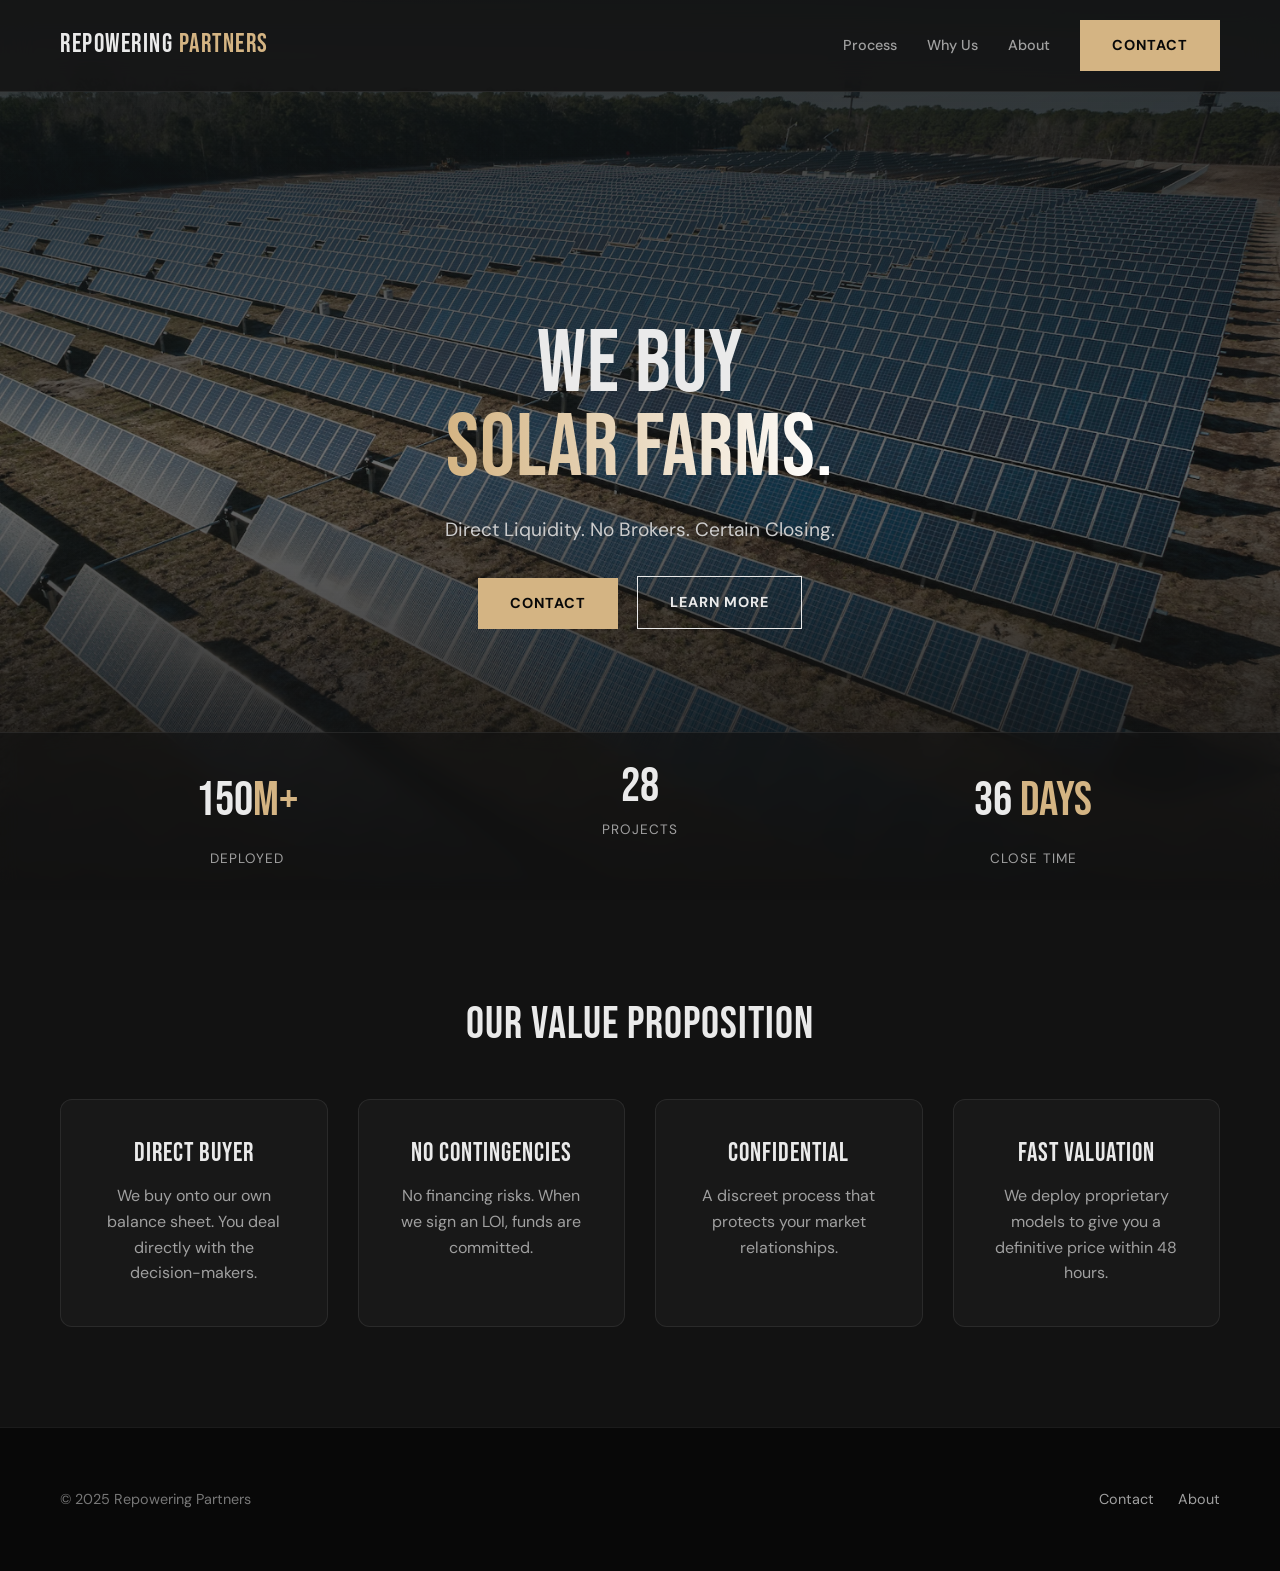
==== commit f9298deb: "t" ====
--- a/index.html
+++ b/index.html
@@ -16,7 +16,6 @@
                 <a href="how-it-works.html">Process</a>
                 <a href="why-us.html">Why Us</a>
                 <a href="about.html">About</a>
-                <!-- UPDATED BUTTON TEXT -->
                 <a href="contact.html" class="btn btn-primary">Contact</a>
             </div>
             <div class="hamburger">
@@ -30,25 +29,22 @@
         <a href="index.html" class="mobile-link">Home</a>
         <a href="how-it-works.html" class="mobile-link">Process</a>
         <a href="why-us.html" class="mobile-link">Why Us</a>
-        <!-- UPDATED LINK TEXT -->
         <a href="contact.html" class="mobile-link">Contact</a>
     </div>
 
     <!-- HOME HERO -->
     <header class="hero">
-        <!-- UPDATED IMAGE PATH -->
         <div class="hero-bg" style="background-image: url('media/the1.avif');"></div>
         <div class="overlay"></div>
-        <div class="container hero-content fade-in">
-            <h1 class="hero-title">WE BUY <br><span class="text-accent">SOLAR FARMS.</span></h1>
+        <div class="container hero-content fade-in-up">
+            <h1 class="hero-title">WE BUY <br><span class="text-accent gradient-text">SOLAR FARMS.</span></h1>
             <p style="font-size:1.2rem; color:#ccc; margin-bottom:30px;">Direct Liquidity. No Brokers. Certain Closing.</p>
             <div>
-                <!-- UPDATED BUTTON TEXT -->
                 <a href="contact.html" class="btn btn-primary">Contact</a>
                 <a href="how-it-works.html" class="btn btn-ghost">Learn More</a>
             </div>
         </div>
-        <div class="trust-bar">
+        <div class="trust-bar fade-in">
             <div class="container trust-grid">
                 <div><span class="stat-number" data-target="250">0</span><span class="stat-symbol">M+</span><span class="stat-label">Deployed</span></div>
                 <div><span class="stat-number" data-target="45">0</span><span class="stat-label">Projects</span></div>
@@ -57,24 +53,27 @@
         </div>
     </header>
 
-    <!-- VALUE PREVIEW (Emojis Removed) -->
+    <!-- VALUE PREVIEW (Centered with 4 Cards) -->
     <section class="section">
-        <div class="container">
-            <div class="grid-3">
-                <div class="card">
-                    <!-- EMOJI REMOVED -->
+        <div class="container project-section-centered">
+            <h2 class="section-title fade-in">Our Value Proposition</h2>
+            <div class="features-grid">
+                <div class="card fade-in-up" style="animation-delay: 0.1s;">
                     <h3>Direct Buyer</h3>
                     <p style="color:var(--text-gray)">We buy onto our own balance sheet. You deal directly with the decision-makers.</p>
                 </div>
-                <div class="card">
-                    <!-- EMOJI REMOVED -->
+                <div class="card fade-in-up" style="animation-delay: 0.2s;">
                     <h3>No Contingencies</h3>
                     <p style="color:var(--text-gray)">No financing risks. When we sign an LOI, funds are committed.</p>
                 </div>
-                <div class="card">
-                    <!-- EMOJI REMOVED -->
+                <div class="card fade-in-up" style="animation-delay: 0.3s;">
                     <h3>Confidential</h3>
                     <p style="color:var(--text-gray)">A discreet process that protects your market relationships.</p>
+                </div>
+                <!-- NEW 4th CARD -->
+                <div class="card fade-in-up" style="animation-delay: 0.4s;">
+                    <h3>Fast Valuation</h3>
+                    <p style="color:var(--text-gray)">We deploy proprietary models to give you a definitive price within 48 hours.</p>
                 </div>
             </div>
         </div>
--- a/style.css
+++ b/style.css
@@ -4,23 +4,17 @@
 */
 
 :root {
-    /* --- NEW SUBTLE PALETTE --- */
-    --bg-dark: #121212;        /* True Matte Black */
-    --bg-darker: #080808;      /* Deepest Black for Footer/Nav */
-    --bg-card: #1C1C1C;        /* Dark Charcoal for cards */
-    
-    /* Champagne Bronze - Subtle, Premium, Solar-relevant */
+    --bg-dark: #121212;
+    --bg-darker: #080808;
+    --bg-card: rgba(28, 28, 28, 0.7); /* Updated for glassmorphism */
     --accent-primary: #D4B483; 
-    --accent-hover: #C29D66;
-    
-    --text-white: #EAEAEA;     /* Soft White (easier on eyes) */
-    --text-gray: #888888;      /* Neutral Gray */
+    --accent-hover: #E8CA9B; /* Brighter on hover */
+    --text-white: #EAEAEA;
+    --text-gray: #A0A0A0; /* Slightly brighter for better contrast */
     --border-color: rgba(255, 255, 255, 0.08);
-    
     --font-heading: 'Bebas Neue', sans-serif;
     --font-body: 'DM Sans', sans-serif;
-    
-    --transition: all 0.3s cubic-bezier(0.25, 0.8, 0.25, 1);
+    --transition: all 0.4s cubic-bezier(0.25, 0.8, 0.25, 1);
     --container-padding: 20px;
 }
 
@@ -29,7 +23,7 @@
 
 html {
     scroll-behavior: smooth;
-    font-size: 16px; /* Base size */
+    font-size: 16px;
 }
 
 body {
@@ -38,7 +32,7 @@
     font-family: var(--font-body);
     line-height: 1.6;
     overflow-x: hidden;
-    -webkit-font-smoothing: antialiased; /* Crisper text on Mac/iOS */
+    -webkit-font-smoothing: antialiased;
 }
 
 /* Subtle texture overlay */
@@ -47,8 +41,8 @@
     position: fixed;
     top: 0; left: 0; width: 100vw; height: 100vh;
     background-image: 
-        linear-gradient(rgba(255, 255, 255, 0.02) 1px, transparent 1px),
-        linear-gradient(90deg, rgba(255, 255, 255, 0.02) 1px, transparent 1px);
+        linear-gradient(rgba(255, 255, 255, 0.015) 1px, transparent 1px),
+        linear-gradient(90deg, rgba(255, 255, 255, 0.015) 1px, transparent 1px);
     background-size: 40px 40px;
     pointer-events: none;
     z-index: -1;
@@ -65,7 +59,7 @@
 
 a { text-decoration: none; color: inherit; transition: var(--transition); }
 ul { list-style: none; }
-img { max-width: 100%; height: auto; display: block; } /* Prevents image overflow */
+img { max-width: 100%; height: auto; display: block; }
 
 .container { 
     max-width: 1200px; 
@@ -74,6 +68,13 @@
 }
 
 .text-accent { color: var(--accent-primary); }
+
+.gradient-text {
+    background: linear-gradient(to right, var(--accent-primary), #FFF);
+    -webkit-background-clip: text;
+    -webkit-text-fill-color: transparent;
+    display: inline-block;
+}
 
 /* --- BUTTONS --- */
 .btn {
@@ -88,16 +89,35 @@
     border: none;
     transition: var(--transition);
     text-align: center;
+    position: relative;
+    overflow: hidden;
+    z-index: 1;
 }
 
 .btn-primary {
     background-color: var(--accent-primary);
-    color: var(--bg-dark); /* Dark text on Gold button */
+    color: var(--bg-darker);
+}
+
+/* Premium Button Shine & Glow Effect */
+.btn-primary::before {
+    content: '';
+    position: absolute;
+    top: 0; left: -100%;
+    width: 100%; height: 100%;
+    background: linear-gradient(120deg, transparent, rgba(255,255,255,0.4), transparent);
+    transition: left 0.6s ease;
+    z-index: -1;
+}
+
+.btn-primary:hover::before {
+    left: 100%;
 }
 
 .btn-primary:hover {
     background-color: var(--accent-hover);
-    transform: translateY(-2px);
+    transform: translateY(-3px);
+    box-shadow: 0 10px 20px rgba(212, 180, 131, 0.3);
 }
 
 .btn-ghost {
@@ -111,16 +131,19 @@
     background: rgba(255, 255, 255, 0.05); 
     border-color: var(--accent-primary);
     color: var(--accent-primary);
+    transform: translateY(-3px);
 }
 
 /* --- NAVIGATION --- */
 .navbar {
     position: fixed; top: 0; width: 100%;
-    background: rgba(18, 18, 18, 0.95);
-    backdrop-filter: blur(12px);
+    background: rgba(18, 18, 18, 0.85);
+    backdrop-filter: blur(16px);
+    -webkit-backdrop-filter: blur(16px);
     border-bottom: 1px solid var(--border-color);
     z-index: 1000;
     padding: 20px 0;
+    transition: padding 0.4s ease, background 0.4s ease;
 }
 
 .nav-container { display: flex; justify-content: space-between; align-items: center; }
@@ -130,7 +153,7 @@
     font-size: 1.6rem;
     letter-spacing: 1.5px;
     color: var(--text-white);
-    white-space: nowrap; /* Prevents wrapping */
+    white-space: nowrap;
 }
 
 .nav-links { display: flex; align-items: center; gap: 30px; }
@@ -143,32 +166,46 @@
 .nav-links a:not(.btn):hover,
 .nav-links a.active { color: var(--text-white); }
 
-/* Active Indicator */
 .nav-links a.active::after {
     content: ''; position: absolute; bottom: -5px; left: 0;
     width: 100%; height: 1px; background: var(--accent-primary);
 }
 
-.hamburger { display: none; cursor: pointer; padding: 10px; } /* Increased touch area */
+/* Animated Hamburger */
+.hamburger { display: none; cursor: pointer; padding: 10px; z-index: 1001; position: relative;}
+.hamburger span { transition: var(--transition); }
+.hamburger.active span:nth-child(1) { transform: translateY(8px) rotate(45deg); background: var(--accent-primary); }
+.hamburger.active span:nth-child(2) { opacity: 0; }
+.hamburger.active span:nth-child(3) { transform: translateY(-8px) rotate(-45deg); background: var(--accent-primary); }
 
 /* --- HERO SECTIONS --- */
-/* Home Hero */
 .hero {
     position: relative; height: 100vh; min-height: 600px;
     display: flex; align-items: center; justify-content: center;
     padding-top: 60px;
+    overflow: hidden;
+}
+
+/* Ken Burns Effect on Backgrounds */
+@keyframes kenBurns {
+    0% { transform: scale(1); }
+    100% { transform: scale(1.08); }
+}
+
+.hero-bg, .page-header {
+    background-size: cover; 
+    background-position: center;
 }
 
 .hero-bg {
     position: absolute; top: 0; left: 0; width: 100%; height: 100%;
-    background-image: url('https://images.unsplash.com/photo-1509391366360-2e959784a276?q=80&w=2072&auto=format&fit=crop');
-    background-size: cover; background-position: center;
     z-index: -2;
+    animation: kenBurns 25s ease-out infinite alternate;
 }
 
 .overlay {
     position: absolute; top: 0; left: 0; width: 100%; height: 100%;
-    background: linear-gradient(180deg, rgba(18,18,18,0.9) 0%, rgba(18,18,18,0.5) 50%, rgba(18,18,18,1) 100%);
+    background: linear-gradient(180deg, rgba(18,18,18,0.85) 0%, rgba(18,18,18,0.6) 50%, rgba(18,18,18,1) 100%);
     z-index: -1;
 }
 
@@ -181,157 +218,226 @@
     min-height: 350px;
     display: flex; align-items: center; justify-content: center;
     position: relative;
-    background-size: cover; background-position: center;
     padding-top: 60px;
     margin-bottom: 40px;
+    overflow: hidden;
 }
 
 .header-overlay {
     position: absolute; top: 0; left: 0; width: 100%; height: 100%;
-    background: linear-gradient(0deg, var(--bg-dark) 0%, rgba(18,18,18,0.6) 100%);
+    background: linear-gradient(0deg, var(--bg-dark) 0%, rgba(18,18,18,0.7) 100%);
 }
 
 .header-content { position: relative; z-index: 2; text-align: center; padding: 0 20px;}
-.header-title { font-size: 3.5rem; margin-bottom: 15px; }
+.header-title { font-size: 4rem; margin-bottom: 15px; }
 .header-sub { font-size: 1.1rem; color: var(--text-gray); max-width: 600px; margin: 0 auto; }
 
 /* --- SECTIONS & LAYOUT --- */
-.section { padding: 80px 0; }
+.section { padding: 100px 0; }
+.section-title { font-size: 2.8rem; margin-bottom: 50px; }
 .grid-3 { display: grid; grid-template-columns: repeat(3, 1fr); gap: 30px; }
 .grid-2 { display: grid; grid-template-columns: 1fr 1fr; gap: 60px; align-items: center; }
+
+/* Centered Projects Layout */
+.project-section-centered {
+    text-align: center;
+}
+.features-grid {
+    display: grid;
+    grid-template-columns: repeat(auto-fit, minmax(260px, 1fr));
+    gap: 30px;
+    justify-content: center;
+    align-items: stretch;
+}
 
 /* --- TRUST BAR --- */
 .trust-bar {
     position: absolute; bottom: 0; width: 100%;
     border-top: 1px solid var(--border-color);
-    background: rgba(18, 18, 18, 0.95);
-    padding: 25px 0;
+    background: rgba(18, 18, 18, 0.7);
+    backdrop-filter: blur(10px);
+    padding: 30px 0;
 }
 .trust-grid { display: grid; grid-template-columns: repeat(3, 1fr); text-align: center; gap: 20px; }
-.stat-number { font-family: var(--font-heading); font-size: 2.5rem; color: var(--text-white); line-height: 1;}
-.stat-symbol { font-family: var(--font-heading); font-size: 2.5rem; color: var(--accent-primary); }
-.stat-label { display: block; font-size: 0.8rem; color: var(--text-gray); text-transform: uppercase; margin-top: 5px; }
-
-/* --- CARDS & UI --- */
-.card {
-    background: var(--bg-card); padding: 40px;
+.stat-number { font-family: var(--font-heading); font-size: 3rem; color: var(--text-white); line-height: 1;}
+.stat-symbol { font-family: var(--font-heading); font-size: 3rem; color: var(--accent-primary); }
+.stat-label { display: block; font-size: 0.85rem; color: var(--text-gray); text-transform: uppercase; margin-top: 8px; letter-spacing: 1px;}
+
+/* --- CARDS & UI (GLASSMORPHISM & GLOW) --- */
+.card, .card-hover {
+    background: var(--bg-card); 
+    padding: 40px;
     border: 1px solid var(--border-color); 
+    border-radius: 12px;
+    backdrop-filter: blur(12px);
+    -webkit-backdrop-filter: blur(12px);
     transition: var(--transition);
-}
-
-.card:hover { border-color: var(--accent-primary); }
-.card-icon { font-size: 2rem; margin-bottom: 20px; color: var(--accent-primary); }
-.card h3 { font-size: 1.5rem; margin-bottom: 15px; color: var(--text-white); }
-.card p { color: var(--text-gray); font-size: 0.95rem; }
+    position: relative;
+    overflow: hidden;
+}
+
+/* Ensures content in centered grids is centered */
+.project-section-centered .card {
+    text-align: center;
+}
+
+.card::after, .card-hover::after {
+    content: ''; position: absolute; top: 0; left: -100%;
+    width: 50%; height: 100%;
+    background: linear-gradient(to right, transparent, rgba(255,255,255,0.03), transparent);
+    transform: skewX(-25deg); transition: 0.7s;
+}
+
+.card:hover::after, .card-hover:hover::after { left: 125%; }
+
+.card:hover, .card-hover:hover { 
+    border-color: var(--accent-primary); 
+    transform: translateY(-8px);
+    box-shadow: 0 15px 35px rgba(0,0,0,0.5), 0 0 20px rgba(212, 180, 131, 0.1);
+}
+
+.card h3 { font-size: 1.6rem; margin-bottom: 15px; color: var(--text-white); }
+.card p { color: var(--text-gray); font-size: 1rem; }
+
+/* Image Wrapper with cool border reveal */
+.image-wrapper {
+    position: relative;
+    padding: 15px;
+}
+.image-wrapper::before {
+    content: ''; position: absolute; top: 0; left: 0;
+    width: 100%; height: 100%; border: 2px solid var(--accent-primary);
+    border-radius: 8px; transform: translate(15px, 15px);
+    z-index: -1; transition: var(--transition);
+}
+.image-wrapper:hover::before { transform: translate(5px, 5px); }
 
 /* --- PROCESS LIST --- */
 .process-vertical { 
-    display: flex; flex-direction: column; gap: 40px; 
-    border-left: 1px solid var(--border-color); 
-    padding-left: 40px; margin-left: 20px; 
-}
-.step { position: relative; }
+    display: flex; flex-direction: column; gap: 50px; 
+    border-left: 2px solid rgba(212, 180, 131, 0.2); 
+    padding-left: 50px; margin-left: 20px; 
+}
+.step { position: relative; transition: var(--transition); }
+.step:hover { transform: translateX(10px); }
 .step::before {
-    content: ''; position: absolute; left: -46px; top: 5px;
+    content: ''; position: absolute; left: -57px; top: 5px;
     width: 12px; height: 12px; background: var(--bg-dark);
     border: 2px solid var(--accent-primary); border-radius: 50%;
-}
-.step-number { font-family: var(--font-heading); font-size: 1.5rem; color: var(--accent-primary); position: absolute; right: 0; top: 0; opacity: 0.5; }
+    box-shadow: 0 0 10px var(--accent-primary);
+    transition: var(--transition);
+}
+.step:hover::before { background: var(--accent-primary); transform: scale(1.3); }
+.step-number { font-family: var(--font-heading); font-size: 2rem; color: rgba(212, 180, 131, 0.2); position: absolute; right: 0; top: 0; transition: var(--transition); }
+.step:hover .step-number { color: var(--accent-primary); opacity: 0.5; }
 
 /* --- COMPARISON TABLE --- */
-.comparison-wrapper { display: grid; grid-template-columns: 1fr 1fr; border: 1px solid var(--border-color); }
-.comp-col { padding: 50px; }
-.comp-col.us { background: var(--bg-card); border-right: 1px solid var(--border-color); }
-.comp-col h3 { font-size: 2rem; margin-bottom: 30px; }
+.comparison-wrapper { display: grid; grid-template-columns: 1fr 1fr; border-radius: 12px; overflow: hidden; }
+.comp-col { padding: 60px; }
+.comp-col.us { background: var(--bg-card); border: 1px solid var(--accent-primary); z-index: 2; box-shadow: 0 0 30px rgba(0,0,0,0.5); }
+.comp-col.them { border: 1px solid var(--border-color); border-left: none; opacity: 0.7; }
+.comp-col h3 { font-size: 2.2rem; margin-bottom: 30px; }
 .comp-col.us h3 { color: var(--accent-primary); }
-.check { color: var(--accent-primary); margin-right: 15px; font-weight: bold; }
-.cross { color: #555; margin-right: 15px; font-weight: bold; }
+.comp-col ul li { font-size: 1.1rem; margin-bottom: 15px; display: flex; align-items: center; }
+.check { color: var(--accent-primary); margin-right: 15px; font-weight: bold; font-size: 1.2rem; }
+.cross { color: #555; margin-right: 15px; font-weight: bold; font-size: 1.2rem; }
 
 /* --- FORMS --- */
-.contact-form { background: var(--bg-card); padding: 40px; border: 1px solid var(--border-color); }
-.form-group { margin-bottom: 20px; }
-label { display: block; margin-bottom: 8px; color: var(--text-gray); font-size: 0.85rem; letter-spacing: 0.5px; text-transform: uppercase; }
+.contact-form { background: var(--bg-card); padding: 50px; border: 1px solid var(--border-color); border-radius: 12px; }
+.form-group { margin-bottom: 25px; position: relative; }
+label { display: block; margin-bottom: 10px; color: var(--text-gray); font-size: 0.85rem; letter-spacing: 1px; text-transform: uppercase; }
 input, textarea {
-    width: 100%; background: var(--bg-dark); border: 1px solid var(--border-color);
+    width: 100%; background: rgba(0,0,0,0.3); border: 1px solid var(--border-color);
     padding: 16px; color: var(--text-white); font-family: var(--font-body); font-size: 1rem;
-    border-radius: 0; /* Flat industrial look */
-    -webkit-appearance: none; /* Fix iOS rounded corners */
-}
-input:focus, textarea:focus { outline: none; border-color: var(--accent-primary); }
+    border-radius: 6px; transition: var(--transition);
+}
+input:focus, textarea:focus { outline: none; border-color: var(--accent-primary); background: rgba(0,0,0,0.6); box-shadow: 0 0 10px rgba(212,180,131,0.1); }
 
 /* --- MOBILE MENU --- */
 .mobile-menu {
     position: fixed; top: 0; left: 0; width: 100%; height: 100vh;
-    background: var(--bg-darker); z-index: 900;
+    background: rgba(8, 8, 8, 0.98); backdrop-filter: blur(20px); z-index: 900;
     display: flex; flex-direction: column; justify-content: center; align-items: center;
-    transform: translateY(-100%); transition: transform 0.4s ease;
-    padding: 20px;
-}
-.mobile-menu.active { transform: translateY(0); }
-.mobile-link { font-family: var(--font-heading); font-size: 2.5rem; margin: 15px 0; color: var(--text-white); }
-.mobile-link:hover { color: var(--accent-primary); }
+    opacity: 0; visibility: hidden; transition: all 0.5s ease;
+}
+.mobile-menu.active { opacity: 1; visibility: visible; }
+.mobile-link { 
+    font-family: var(--font-heading); font-size: 3rem; margin: 15px 0; color: var(--text-white); 
+    transform: translateY(20px); opacity: 0; transition: all 0.4s ease;
+}
+.mobile-menu.active .mobile-link { transform: translateY(0); opacity: 1; }
+.mobile-menu.active .mobile-link:nth-child(1) { transition-delay: 0.1s; }
+.mobile-menu.active .mobile-link:nth-child(2) { transition-delay: 0.2s; }
+.mobile-menu.active .mobile-link:nth-child(3) { transition-delay: 0.3s; }
+.mobile-menu.active .mobile-link:nth-child(4) { transition-delay: 0.4s; }
+.mobile-link:hover { color: var(--accent-primary); letter-spacing: 2px; }
+
+/* --- ANIMATIONS (JAWDROPPING REVEALS) --- */
+@keyframes fadeInUp {
+    from { opacity: 0; transform: translateY(40px); }
+    to { opacity: 1; transform: translateY(0); }
+}
+@keyframes fadeInLeft {
+    from { opacity: 0; transform: translateX(-40px); }
+    to { opacity: 1; transform: translateX(0); }
+}
+@keyframes fadeIn {
+    from { opacity: 0; }
+    to { opacity: 1; }
+}
+
+.fade-in { opacity: 0; }
+.fade-in.visible { animation: fadeIn 1s cubic-bezier(0.25, 0.8, 0.25, 1) forwards; }
+
+.fade-in-up { opacity: 0; }
+.fade-in-up.visible { animation: fadeInUp 0.8s cubic-bezier(0.25, 0.8, 0.25, 1) forwards; }
+
+.fade-in-left { opacity: 0; }
+.fade-in-left.visible { animation: fadeInLeft 0.8s cubic-bezier(0.25, 0.8, 0.25, 1) forwards; }
 
 /* --- FOOTER --- */
-.footer { padding: 50px 0; border-top: 1px solid var(--border-color); font-size: 0.9rem; background: var(--bg-darker); color: #555;}
+.footer { padding: 60px 0; border-top: 1px solid var(--border-color); font-size: 0.9rem; background: var(--bg-darker); color: #777;}
 .footer-content { display: flex; justify-content: space-between; flex-wrap: wrap; gap: 20px; }
-.footer-links a { margin-left: 20px; color: var(--text-gray); }
+.footer-links a { margin-left: 20px; color: var(--text-gray); transition: var(--transition); }
 .footer-links a:hover { color: var(--accent-primary); }
 
 /* =========================================
-   MOBILE RESPONSIVENESS & POLISH
+   MOBILE RESPONSIVENESS
    ========================================= */
-
-/* Tablet & Smaller Laptops (Max 1024px) */
 @media (max-width: 1024px) {
-    .hero-title { font-size: 4rem; }
-    .grid-3 { grid-template-columns: repeat(2, 1fr); } /* Switch to 2 columns */
-}
-
-/* Mobile Phones (Max 768px) */
+    .hero-title { font-size: 4.5rem; }
+    .features-grid { grid-template-columns: repeat(2, 1fr); }
+}
+
 @media (max-width: 768px) {
-    /* Layout Resets */
-    .grid-3, .grid-2, .trust-grid, .comparison-wrapper { 
-        grid-template-columns: 1fr; /* Stack everything */
-        gap: 30px;
+    .grid-3, .grid-2, .trust-grid, .comparison-wrapper, .features-grid { 
+        grid-template-columns: 1fr; gap: 30px;
     }
-    
-    /* Navigation */
-    .nav-links { display: none; } /* Hide desktop nav */
-    .hamburger { display: block; } /* Show hamburger */
-    
-    /* Typography Scaling */
-    .hero-title { font-size: 3.2rem; margin-bottom: 20px; }
-    .header-title { font-size: 2.8rem; }
+    .nav-links { display: none; }
+    .hamburger { display: block; }
+    
+    .hero-title { font-size: 3.5rem; margin-bottom: 20px; }
+    .header-title { font-size: 3rem; }
     .section-title { font-size: 2.2rem; }
-    
-    /* Spacing */
     .section { padding: 60px 0; }
-    .container { padding: 0 25px; } /* More breathing room on sides */
-    
-    /* Hero Buttons */
-    .hero .btn { 
-        display: block; 
-        width: 100%; 
-        margin: 10px 0 0 0; /* Stack buttons */
-    }
-    
-    /* Trust Bar */
+    .container { padding: 0 25px; }
+    
+    .hero .btn { display: block; width: 100%; margin: 15px 0 0 0; }
+    .btn-ghost { margin-left: 0; }
+    
     .trust-bar { position: relative; background: var(--bg-darker); border-bottom: 1px solid var(--border-color); }
     .trust-grid { gap: 40px; padding: 20px 0; }
     
-    /* Comparison Table */
-    .comp-col.us { border-right: none; border-bottom: 1px solid var(--border-color); }
-    .comp-col { padding: 30px 20px; }
-    
-    /* Process Steps */
-    .process-vertical { padding-left: 20px; margin-left: 10px; }
-    .step::before { left: -27px; width: 10px; height: 10px; }
-    
-    /* Contact Form */
-    .contact-form { padding: 25px; }
-    .contact-wrapper { grid-template-columns: 1fr; }
-    
-    /* Footer */
+    .comp-col.us { border: 1px solid var(--accent-primary); border-bottom: none; border-radius: 12px 12px 0 0; }
+    .comp-col.them { border: 1px solid var(--border-color); border-radius: 0 0 12px 12px; opacity: 1; }
+    .comp-col { padding: 40px 25px; }
+    
+    .process-vertical { padding-left: 30px; margin-left: 10px; gap: 40px; }
+    .step::before { left: -37px; width: 10px; height: 10px; }
+    .step-number { font-size: 1.5rem; }
+    
+    .contact-form { padding: 30px; }
+    
     .footer-content { flex-direction: column; text-align: center; }
     .footer-links { margin-top: 15px; }
     .footer-links a { margin: 0 10px; }
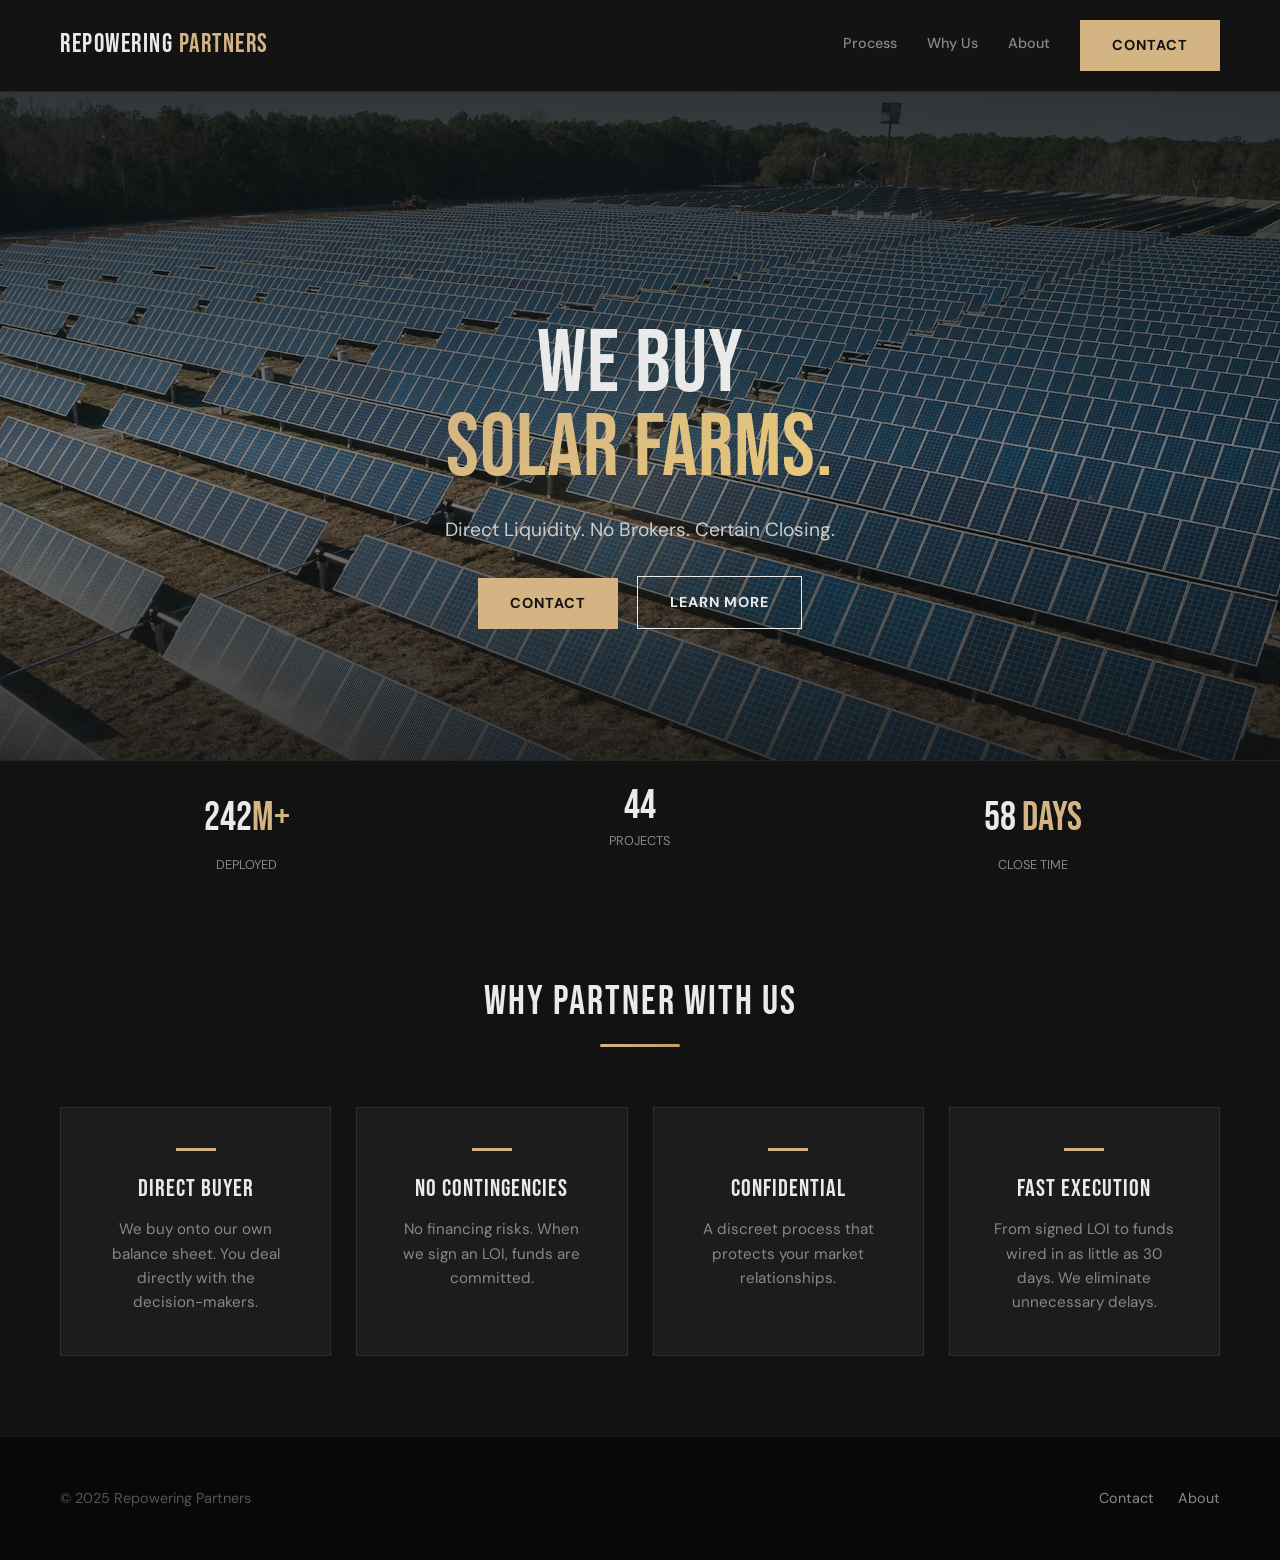
==== commit 927a6f6e: "t" ====
--- a/index.html
+++ b/index.html
@@ -19,9 +19,9 @@
                 <a href="contact.html" class="btn btn-primary">Contact</a>
             </div>
             <div class="hamburger">
-                <span style="display:block; width:30px; height:2px; background:#fff; margin:6px 0;"></span>
-                <span style="display:block; width:30px; height:2px; background:#fff; margin:6px 0;"></span>
-                <span style="display:block; width:30px; height:2px; background:#fff; margin:6px 0;"></span>
+                <span></span>
+                <span></span>
+                <span></span>
             </div>
         </div>
     </nav>
@@ -36,15 +36,18 @@
     <header class="hero">
         <div class="hero-bg" style="background-image: url('media/the1.avif');"></div>
         <div class="overlay"></div>
-        <div class="container hero-content fade-in-up">
-            <h1 class="hero-title">WE BUY <br><span class="text-accent gradient-text">SOLAR FARMS.</span></h1>
-            <p style="font-size:1.2rem; color:#ccc; margin-bottom:30px;">Direct Liquidity. No Brokers. Certain Closing.</p>
-            <div>
+        <div class="hero-particles">
+            <span></span><span></span><span></span><span></span><span></span><span></span>
+        </div>
+        <div class="container hero-content">
+            <h1 class="hero-title hero-anim-1">WE BUY <br><span class="text-accent">SOLAR FARMS.</span></h1>
+            <p class="hero-anim-2" style="font-size:1.2rem; color:#ccc; margin-bottom:30px;">Direct Liquidity. No Brokers. Certain Closing.</p>
+            <div class="hero-anim-3">
                 <a href="contact.html" class="btn btn-primary">Contact</a>
                 <a href="how-it-works.html" class="btn btn-ghost">Learn More</a>
             </div>
         </div>
-        <div class="trust-bar fade-in">
+        <div class="trust-bar">
             <div class="container trust-grid">
                 <div><span class="stat-number" data-target="250">0</span><span class="stat-symbol">M+</span><span class="stat-label">Deployed</span></div>
                 <div><span class="stat-number" data-target="45">0</span><span class="stat-label">Projects</span></div>
@@ -53,27 +56,33 @@
         </div>
     </header>
 
-    <!-- VALUE PREVIEW (Centered with 4 Cards) -->
+    <!-- VALUE PREVIEW -->
     <section class="section">
-        <div class="container project-section-centered">
-            <h2 class="section-title fade-in">Our Value Proposition</h2>
-            <div class="features-grid">
-                <div class="card fade-in-up" style="animation-delay: 0.1s;">
+        <div class="container section-centered">
+            <div class="section-header fade-in-up">
+                <h2>Why Partner With Us</h2>
+                <div class="accent-line"></div>
+            </div>
+            <div class="grid-4 stagger">
+                <div class="card stagger-item">
+                    <div class="card-icon-line"></div>
                     <h3>Direct Buyer</h3>
                     <p style="color:var(--text-gray)">We buy onto our own balance sheet. You deal directly with the decision-makers.</p>
                 </div>
-                <div class="card fade-in-up" style="animation-delay: 0.2s;">
+                <div class="card stagger-item">
+                    <div class="card-icon-line"></div>
                     <h3>No Contingencies</h3>
                     <p style="color:var(--text-gray)">No financing risks. When we sign an LOI, funds are committed.</p>
                 </div>
-                <div class="card fade-in-up" style="animation-delay: 0.3s;">
+                <div class="card stagger-item">
+                    <div class="card-icon-line"></div>
                     <h3>Confidential</h3>
                     <p style="color:var(--text-gray)">A discreet process that protects your market relationships.</p>
                 </div>
-                <!-- NEW 4th CARD -->
-                <div class="card fade-in-up" style="animation-delay: 0.4s;">
-                    <h3>Fast Valuation</h3>
-                    <p style="color:var(--text-gray)">We deploy proprietary models to give you a definitive price within 48 hours.</p>
+                <div class="card stagger-item">
+                    <div class="card-icon-line"></div>
+                    <h3>Fast Execution</h3>
+                    <p style="color:var(--text-gray)">From signed LOI to funds wired in as little as 30 days. We eliminate unnecessary delays.</p>
                 </div>
             </div>
         </div>
--- a/style.css
+++ b/style.css
@@ -6,19 +6,19 @@
 :root {
     --bg-dark: #121212;
     --bg-darker: #080808;
-    --bg-card: rgba(28, 28, 28, 0.7); /* Updated for glassmorphism */
+    --bg-card: #1C1C1C;
     --accent-primary: #D4B483; 
-    --accent-hover: #E8CA9B; /* Brighter on hover */
+    --accent-hover: #C29D66;
     --text-white: #EAEAEA;
-    --text-gray: #A0A0A0; /* Slightly brighter for better contrast */
+    --text-gray: #888888;
     --border-color: rgba(255, 255, 255, 0.08);
     --font-heading: 'Bebas Neue', sans-serif;
     --font-body: 'DM Sans', sans-serif;
-    --transition: all 0.4s cubic-bezier(0.25, 0.8, 0.25, 1);
+    --transition: all 0.3s cubic-bezier(0.25, 0.8, 0.25, 1);
     --container-padding: 20px;
 }
 
-/* --- RESET & BASE --- */
+/* === RESET & BASE === */
 * { margin: 0; padding: 0; box-sizing: border-box; }
 
 html {
@@ -35,20 +35,18 @@
     -webkit-font-smoothing: antialiased;
 }
 
-/* Subtle texture overlay */
 body::before {
     content: "";
     position: fixed;
     top: 0; left: 0; width: 100vw; height: 100vh;
     background-image: 
-        linear-gradient(rgba(255, 255, 255, 0.015) 1px, transparent 1px),
-        linear-gradient(90deg, rgba(255, 255, 255, 0.015) 1px, transparent 1px);
+        linear-gradient(rgba(255, 255, 255, 0.02) 1px, transparent 1px),
+        linear-gradient(90deg, rgba(255, 255, 255, 0.02) 1px, transparent 1px);
     background-size: 40px 40px;
     pointer-events: none;
     z-index: -1;
 }
 
-/* Typography Defaults */
 h1, h2, h3, h4 {
     font-family: var(--font-heading);
     text-transform: uppercase;
@@ -69,14 +67,111 @@
 
 .text-accent { color: var(--accent-primary); }
 
-.gradient-text {
-    background: linear-gradient(to right, var(--accent-primary), #FFF);
-    -webkit-background-clip: text;
-    -webkit-text-fill-color: transparent;
-    display: inline-block;
-}
-
-/* --- BUTTONS --- */
+/* === KEYFRAME ANIMATIONS === */
+@keyframes fadeInUp {
+    from { opacity: 0; transform: translateY(40px); }
+    to { opacity: 1; transform: translateY(0); }
+}
+
+@keyframes fadeInDown {
+    from { opacity: 0; transform: translateY(-30px); }
+    to { opacity: 1; transform: translateY(0); }
+}
+
+@keyframes fadeInLeft {
+    from { opacity: 0; transform: translateX(-40px); }
+    to { opacity: 1; transform: translateX(0); }
+}
+
+@keyframes fadeInRight {
+    from { opacity: 0; transform: translateX(40px); }
+    to { opacity: 1; transform: translateX(0); }
+}
+
+@keyframes shimmer {
+    0% { left: -100%; }
+    100% { left: 100%; }
+}
+
+@keyframes float {
+    0%, 100% { transform: translateY(0) rotate(0deg); }
+    33% { transform: translateY(-15px) rotate(2deg); }
+    66% { transform: translateY(-8px) rotate(-1deg); }
+}
+
+@keyframes gradientShift {
+    0% { background-position: 0% 50%; }
+    50% { background-position: 100% 50%; }
+    100% { background-position: 0% 50%; }
+}
+
+@keyframes pulseGlow {
+    0%, 100% { box-shadow: 0 0 5px rgba(212, 180, 131, 0.1); }
+    50% { box-shadow: 0 0 25px rgba(212, 180, 131, 0.3); }
+}
+
+@keyframes dotPulse {
+    0%, 100% { transform: scale(1); box-shadow: 0 0 0 rgba(212, 180, 131, 0); }
+    50% { transform: scale(1.3); box-shadow: 0 0 12px rgba(212, 180, 131, 0.5); }
+}
+
+@keyframes lineShimmer {
+    0% { background-position: -200% center; }
+    100% { background-position: 200% center; }
+}
+
+@keyframes revealLine {
+    from { transform: scaleX(0); }
+    to { transform: scaleX(1); }
+}
+
+/* === SCROLL ANIMATION CLASSES === */
+.fade-in,
+.fade-in-up,
+.fade-in-left,
+.fade-in-right {
+    opacity: 0;
+    transition: all 0.8s cubic-bezier(0.25, 0.8, 0.25, 1);
+}
+
+.fade-in-up { transform: translateY(40px); }
+.fade-in-left { transform: translateX(-40px); }
+.fade-in-right { transform: translateX(40px); }
+
+.fade-in.visible,
+.fade-in-up.visible,
+.fade-in-left.visible,
+.fade-in-right.visible {
+    opacity: 1;
+    transform: translate(0, 0);
+}
+
+/* Stagger Items */
+.stagger-item {
+    opacity: 0;
+    transform: translateY(30px);
+    transition: all 0.6s cubic-bezier(0.25, 0.8, 0.25, 1);
+}
+
+.stagger-item.visible {
+    opacity: 1;
+    transform: translateY(0);
+}
+
+/* === HERO ENTRANCE SEQUENCE === */
+.hero-anim-1 {
+    animation: fadeInUp 1s ease 0.2s both;
+}
+
+.hero-anim-2 {
+    animation: fadeInUp 1s ease 0.5s both;
+}
+
+.hero-anim-3 {
+    animation: fadeInUp 1s ease 0.8s both;
+}
+
+/* === BUTTONS === */
 .btn {
     display: inline-block;
     padding: 14px 32px;
@@ -91,33 +186,32 @@
     text-align: center;
     position: relative;
     overflow: hidden;
-    z-index: 1;
 }
 
 .btn-primary {
     background-color: var(--accent-primary);
-    color: var(--bg-darker);
-}
-
-/* Premium Button Shine & Glow Effect */
-.btn-primary::before {
+    color: var(--bg-dark);
+}
+
+.btn-primary::after {
     content: '';
     position: absolute;
-    top: 0; left: -100%;
-    width: 100%; height: 100%;
-    background: linear-gradient(120deg, transparent, rgba(255,255,255,0.4), transparent);
-    transition: left 0.6s ease;
-    z-index: -1;
-}
-
-.btn-primary:hover::before {
-    left: 100%;
+    top: 0;
+    left: -100%;
+    width: 100%;
+    height: 100%;
+    background: linear-gradient(90deg, transparent, rgba(255, 255, 255, 0.35), transparent);
+    transition: none;
+}
+
+.btn-primary:hover::after {
+    animation: shimmer 0.6s ease forwards;
 }
 
 .btn-primary:hover {
     background-color: var(--accent-hover);
     transform: translateY(-3px);
-    box-shadow: 0 10px 20px rgba(212, 180, 131, 0.3);
+    box-shadow: 0 10px 30px rgba(212, 180, 131, 0.3);
 }
 
 .btn-ghost {
@@ -134,16 +228,16 @@
     transform: translateY(-3px);
 }
 
-/* --- NAVIGATION --- */
+/* === NAVIGATION === */
 .navbar {
     position: fixed; top: 0; width: 100%;
-    background: rgba(18, 18, 18, 0.85);
-    backdrop-filter: blur(16px);
-    -webkit-backdrop-filter: blur(16px);
+    background: rgba(18, 18, 18, 0.95);
+    backdrop-filter: blur(12px);
+    -webkit-backdrop-filter: blur(12px);
     border-bottom: 1px solid var(--border-color);
     z-index: 1000;
     padding: 20px 0;
-    transition: padding 0.4s ease, background 0.4s ease;
+    transition: all 0.4s ease;
 }
 
 .nav-container { display: flex; justify-content: space-between; align-items: center; }
@@ -161,24 +255,58 @@
 .nav-links a:not(.btn) {
     font-size: 0.9rem; font-weight: 500; color: var(--text-gray);
     position: relative;
+    padding-bottom: 4px;
+}
+
+.nav-links a:not(.btn)::after {
+    content: '';
+    position: absolute;
+    bottom: 0;
+    left: 0;
+    width: 0;
+    height: 1px;
+    background: var(--accent-primary);
+    transition: width 0.3s ease;
+}
+
+.nav-links a:not(.btn):hover::after {
+    width: 100%;
 }
 
 .nav-links a:not(.btn):hover,
 .nav-links a.active { color: var(--text-white); }
 
 .nav-links a.active::after {
-    content: ''; position: absolute; bottom: -5px; left: 0;
-    width: 100%; height: 1px; background: var(--accent-primary);
-}
-
-/* Animated Hamburger */
-.hamburger { display: none; cursor: pointer; padding: 10px; z-index: 1001; position: relative;}
-.hamburger span { transition: var(--transition); }
-.hamburger.active span:nth-child(1) { transform: translateY(8px) rotate(45deg); background: var(--accent-primary); }
-.hamburger.active span:nth-child(2) { opacity: 0; }
-.hamburger.active span:nth-child(3) { transform: translateY(-8px) rotate(-45deg); background: var(--accent-primary); }
-
-/* --- HERO SECTIONS --- */
+    width: 100%;
+}
+
+/* Hamburger */
+.hamburger { display: none; cursor: pointer; padding: 10px; z-index: 1001; }
+
+.hamburger span {
+    display: block;
+    width: 30px;
+    height: 2px;
+    background: #fff;
+    margin: 6px 0;
+    transition: all 0.4s cubic-bezier(0.25, 0.8, 0.25, 1);
+    transform-origin: center;
+}
+
+.hamburger.active span:nth-child(1) {
+    transform: rotate(45deg) translate(5px, 6px);
+}
+
+.hamburger.active span:nth-child(2) {
+    opacity: 0;
+    transform: scaleX(0);
+}
+
+.hamburger.active span:nth-child(3) {
+    transform: rotate(-45deg) translate(5px, -6px);
+}
+
+/* === HERO SECTIONS === */
 .hero {
     position: relative; height: 100vh; min-height: 600px;
     display: flex; align-items: center; justify-content: center;
@@ -186,31 +314,72 @@
     overflow: hidden;
 }
 
-/* Ken Burns Effect on Backgrounds */
-@keyframes kenBurns {
-    0% { transform: scale(1); }
-    100% { transform: scale(1.08); }
-}
-
-.hero-bg, .page-header {
-    background-size: cover; 
-    background-position: center;
-}
-
 .hero-bg {
-    position: absolute; top: 0; left: 0; width: 100%; height: 100%;
+    position: absolute; top: 0; left: 0; width: 100%; height: 120%;
+    background-size: cover; background-position: center;
     z-index: -2;
-    animation: kenBurns 25s ease-out infinite alternate;
+    will-change: transform;
 }
 
 .overlay {
     position: absolute; top: 0; left: 0; width: 100%; height: 100%;
-    background: linear-gradient(180deg, rgba(18,18,18,0.85) 0%, rgba(18,18,18,0.6) 50%, rgba(18,18,18,1) 100%);
+    background: linear-gradient(180deg, rgba(18,18,18,0.9) 0%, rgba(18,18,18,0.5) 50%, rgba(18,18,18,1) 100%);
     z-index: -1;
 }
 
-.hero-content { text-align: center; max-width: 900px; padding: 0 20px; }
+.hero-content { 
+    text-align: center; max-width: 900px; padding: 0 20px; 
+    position: relative; 
+    z-index: 2; 
+}
+
+.hero-content::before {
+    content: '';
+    position: absolute;
+    top: 50%; left: 50%;
+    transform: translate(-50%, -50%);
+    width: 400px; height: 400px;
+    background: radial-gradient(circle, rgba(212, 180, 131, 0.1), transparent 70%);
+    pointer-events: none;
+    z-index: -1;
+}
+
 .hero-title { font-size: 5.5rem; line-height: 0.95; margin-bottom: 25px; }
+
+.hero-title .text-accent {
+    background: linear-gradient(135deg, var(--accent-primary), #E8C97A, var(--accent-primary));
+    background-size: 200% 200%;
+    -webkit-background-clip: text;
+    -webkit-text-fill-color: transparent;
+    background-clip: text;
+    animation: gradientShift 4s ease infinite;
+}
+
+/* Hero Floating Particles */
+.hero-particles {
+    position: absolute;
+    width: 100%; height: 100%;
+    top: 0; left: 0;
+    pointer-events: none;
+    z-index: 1;
+    overflow: hidden;
+}
+
+.hero-particles span {
+    position: absolute;
+    width: 4px; height: 4px;
+    background: var(--accent-primary);
+    border-radius: 50%;
+    opacity: 0;
+    animation: float 8s ease-in-out infinite;
+}
+
+.hero-particles span:nth-child(1) { top: 15%; left: 8%; opacity: 0.2; animation-delay: 0s; animation-duration: 9s; width: 3px; height: 3px; }
+.hero-particles span:nth-child(2) { top: 55%; left: 85%; opacity: 0.15; animation-delay: 1.5s; animation-duration: 7s; width: 5px; height: 5px; }
+.hero-particles span:nth-child(3) { top: 35%; left: 25%; opacity: 0.25; animation-delay: 3s; animation-duration: 10s; }
+.hero-particles span:nth-child(4) { top: 70%; left: 65%; opacity: 0.1; animation-delay: 0.5s; animation-duration: 8s; width: 6px; height: 6px; }
+.hero-particles span:nth-child(5) { top: 25%; left: 92%; opacity: 0.2; animation-delay: 2s; animation-duration: 11s; width: 3px; height: 3px; }
+.hero-particles span:nth-child(6) { top: 80%; left: 15%; opacity: 0.15; animation-delay: 4s; animation-duration: 7s; }
 
 /* Sub-Page Headers */
 .page-header {
@@ -218,6 +387,7 @@
     min-height: 350px;
     display: flex; align-items: center; justify-content: center;
     position: relative;
+    background-size: cover; background-position: center;
     padding-top: 60px;
     margin-bottom: 40px;
     overflow: hidden;
@@ -225,220 +395,349 @@
 
 .header-overlay {
     position: absolute; top: 0; left: 0; width: 100%; height: 100%;
-    background: linear-gradient(0deg, var(--bg-dark) 0%, rgba(18,18,18,0.7) 100%);
+    background: linear-gradient(0deg, var(--bg-dark) 0%, rgba(18,18,18,0.6) 100%);
 }
 
 .header-content { position: relative; z-index: 2; text-align: center; padding: 0 20px;}
-.header-title { font-size: 4rem; margin-bottom: 15px; }
+.header-title { font-size: 3.5rem; margin-bottom: 15px; }
 .header-sub { font-size: 1.1rem; color: var(--text-gray); max-width: 600px; margin: 0 auto; }
 
-/* --- SECTIONS & LAYOUT --- */
-.section { padding: 100px 0; }
-.section-title { font-size: 2.8rem; margin-bottom: 50px; }
+/* === SECTIONS & LAYOUT === */
+.section { padding: 80px 0; }
+
+.section-centered { text-align: center; }
+
+.section-header {
+    margin-bottom: 60px;
+}
+
+.section-header h2 {
+    font-size: 2.5rem;
+    margin-bottom: 20px;
+    letter-spacing: 2px;
+}
+
+.accent-line {
+    width: 80px;
+    height: 3px;
+    margin: 0 auto;
+    background: linear-gradient(90deg, var(--accent-primary), var(--accent-hover));
+    position: relative;
+    overflow: hidden;
+    border-radius: 2px;
+}
+
+.accent-line::after {
+    content: '';
+    position: absolute;
+    top: 0;
+    left: -100%;
+    width: 100%;
+    height: 100%;
+    background: linear-gradient(90deg, transparent, rgba(255,255,255,0.6), transparent);
+    animation: shimmer 3s ease-in-out infinite;
+}
+
+.grid-4 { display: grid; grid-template-columns: repeat(4, 1fr); gap: 25px; }
 .grid-3 { display: grid; grid-template-columns: repeat(3, 1fr); gap: 30px; }
 .grid-2 { display: grid; grid-template-columns: 1fr 1fr; gap: 60px; align-items: center; }
 
-/* Centered Projects Layout */
-.project-section-centered {
-    text-align: center;
-}
-.features-grid {
-    display: grid;
-    grid-template-columns: repeat(auto-fit, minmax(260px, 1fr));
-    gap: 30px;
-    justify-content: center;
-    align-items: stretch;
-}
-
-/* --- TRUST BAR --- */
+/* === TRUST BAR === */
 .trust-bar {
     position: absolute; bottom: 0; width: 100%;
     border-top: 1px solid var(--border-color);
-    background: rgba(18, 18, 18, 0.7);
+    background: rgba(18, 18, 18, 0.95);
     backdrop-filter: blur(10px);
-    padding: 30px 0;
+    -webkit-backdrop-filter: blur(10px);
+    padding: 25px 0;
 }
 .trust-grid { display: grid; grid-template-columns: repeat(3, 1fr); text-align: center; gap: 20px; }
-.stat-number { font-family: var(--font-heading); font-size: 3rem; color: var(--text-white); line-height: 1;}
-.stat-symbol { font-family: var(--font-heading); font-size: 3rem; color: var(--accent-primary); }
-.stat-label { display: block; font-size: 0.85rem; color: var(--text-gray); text-transform: uppercase; margin-top: 8px; letter-spacing: 1px;}
-
-/* --- CARDS & UI (GLASSMORPHISM & GLOW) --- */
-.card, .card-hover {
+.stat-number { font-family: var(--font-heading); font-size: 2.5rem; color: var(--text-white); line-height: 1;}
+.stat-symbol { font-family: var(--font-heading); font-size: 2.5rem; color: var(--accent-primary); }
+.stat-label { display: block; font-size: 0.8rem; color: var(--text-gray); text-transform: uppercase; margin-top: 5px; }
+
+/* === CARDS & UI === */
+.card {
     background: var(--bg-card); 
     padding: 40px;
     border: 1px solid var(--border-color); 
-    border-radius: 12px;
-    backdrop-filter: blur(12px);
-    -webkit-backdrop-filter: blur(12px);
-    transition: var(--transition);
+    transition: all 0.5s cubic-bezier(0.25, 0.8, 0.25, 1);
     position: relative;
     overflow: hidden;
 }
 
-/* Ensures content in centered grids is centered */
-.project-section-centered .card {
-    text-align: center;
-}
-
-.card::after, .card-hover::after {
-    content: ''; position: absolute; top: 0; left: -100%;
-    width: 50%; height: 100%;
-    background: linear-gradient(to right, transparent, rgba(255,255,255,0.03), transparent);
-    transform: skewX(-25deg); transition: 0.7s;
-}
-
-.card:hover::after, .card-hover:hover::after { left: 125%; }
-
-.card:hover, .card-hover:hover { 
-    border-color: var(--accent-primary); 
+.card::before {
+    content: '';
+    position: absolute;
+    top: 0; left: 0;
+    width: 100%; height: 2px;
+    background: linear-gradient(90deg, transparent, var(--accent-primary), transparent);
+    transform: scaleX(0);
+    transition: transform 0.5s ease;
+}
+
+.card:hover::before {
+    transform: scaleX(1);
+}
+
+.card:hover { 
+    border-color: rgba(212, 180, 131, 0.3); 
     transform: translateY(-8px);
-    box-shadow: 0 15px 35px rgba(0,0,0,0.5), 0 0 20px rgba(212, 180, 131, 0.1);
-}
-
-.card h3 { font-size: 1.6rem; margin-bottom: 15px; color: var(--text-white); }
-.card p { color: var(--text-gray); font-size: 1rem; }
-
-/* Image Wrapper with cool border reveal */
-.image-wrapper {
+    box-shadow: 0 20px 50px rgba(0, 0, 0, 0.4), 0 0 30px rgba(212, 180, 131, 0.08);
+}
+
+.card-icon-line {
+    width: 40px;
+    height: 3px;
+    background: var(--accent-primary);
+    margin: 0 auto 25px;
+    transition: width 0.3s ease;
+}
+
+.card:hover .card-icon-line {
+    width: 60px;
+}
+
+.card h3 { font-size: 1.5rem; margin-bottom: 15px; color: var(--text-white); }
+.card p { color: var(--text-gray); font-size: 0.95rem; }
+
+/* === PROCESS LIST === */
+.process-vertical { 
+    display: flex; flex-direction: column; gap: 40px; 
+    border-left: 2px solid var(--border-color); 
+    padding-left: 40px; margin-left: 20px;
     position: relative;
-    padding: 15px;
-}
-.image-wrapper::before {
-    content: ''; position: absolute; top: 0; left: 0;
-    width: 100%; height: 100%; border: 2px solid var(--accent-primary);
-    border-radius: 8px; transform: translate(15px, 15px);
-    z-index: -1; transition: var(--transition);
-}
-.image-wrapper:hover::before { transform: translate(5px, 5px); }
-
-/* --- PROCESS LIST --- */
-.process-vertical { 
-    display: flex; flex-direction: column; gap: 50px; 
-    border-left: 2px solid rgba(212, 180, 131, 0.2); 
-    padding-left: 50px; margin-left: 20px; 
-}
-.step { position: relative; transition: var(--transition); }
-.step:hover { transform: translateX(10px); }
+}
+
+.process-vertical::before {
+    content: '';
+    position: absolute;
+    top: 0; left: -2px;
+    width: 2px; height: 100%;
+    background: linear-gradient(180deg, var(--accent-primary), transparent);
+    transform-origin: top;
+    animation: revealLine 1.5s ease 0.5s both;
+}
+
+.step { position: relative; }
+
 .step::before {
-    content: ''; position: absolute; left: -57px; top: 5px;
+    content: ''; position: absolute; left: -47px; top: 5px;
     width: 12px; height: 12px; background: var(--bg-dark);
     border: 2px solid var(--accent-primary); border-radius: 50%;
-    box-shadow: 0 0 10px var(--accent-primary);
-    transition: var(--transition);
-}
-.step:hover::before { background: var(--accent-primary); transform: scale(1.3); }
-.step-number { font-family: var(--font-heading); font-size: 2rem; color: rgba(212, 180, 131, 0.2); position: absolute; right: 0; top: 0; transition: var(--transition); }
-.step:hover .step-number { color: var(--accent-primary); opacity: 0.5; }
-
-/* --- COMPARISON TABLE --- */
-.comparison-wrapper { display: grid; grid-template-columns: 1fr 1fr; border-radius: 12px; overflow: hidden; }
-.comp-col { padding: 60px; }
-.comp-col.us { background: var(--bg-card); border: 1px solid var(--accent-primary); z-index: 2; box-shadow: 0 0 30px rgba(0,0,0,0.5); }
-.comp-col.them { border: 1px solid var(--border-color); border-left: none; opacity: 0.7; }
-.comp-col h3 { font-size: 2.2rem; margin-bottom: 30px; }
+    transition: all 0.3s ease;
+}
+
+.step:hover::before {
+    animation: dotPulse 1.5s ease infinite;
+    background: var(--accent-primary);
+}
+
+.step-number { 
+    font-family: var(--font-heading); font-size: 1.5rem; 
+    color: var(--accent-primary); position: absolute; right: 0; top: 0; 
+    opacity: 0.5; transition: opacity 0.3s ease;
+}
+
+.step:hover .step-number { opacity: 1; }
+
+.step h3 { transition: color 0.3s ease; }
+.step:hover h3 { color: var(--accent-primary); }
+
+/* === COMPARISON TABLE === */
+.comparison-wrapper { 
+    display: grid; grid-template-columns: 1fr 1fr; 
+    border: 1px solid var(--border-color); 
+    overflow: hidden;
+}
+.comp-col { padding: 50px; }
+.comp-col.us { background: var(--bg-card); border-right: 1px solid var(--border-color); }
+.comp-col h3 { font-size: 2rem; margin-bottom: 30px; }
 .comp-col.us h3 { color: var(--accent-primary); }
-.comp-col ul li { font-size: 1.1rem; margin-bottom: 15px; display: flex; align-items: center; }
-.check { color: var(--accent-primary); margin-right: 15px; font-weight: bold; font-size: 1.2rem; }
-.cross { color: #555; margin-right: 15px; font-weight: bold; font-size: 1.2rem; }
-
-/* --- FORMS --- */
-.contact-form { background: var(--bg-card); padding: 50px; border: 1px solid var(--border-color); border-radius: 12px; }
-.form-group { margin-bottom: 25px; position: relative; }
-label { display: block; margin-bottom: 10px; color: var(--text-gray); font-size: 0.85rem; letter-spacing: 1px; text-transform: uppercase; }
+
+.comp-list li {
+    padding: 12px 0;
+    border-bottom: 1px solid var(--border-color);
+    transition: all 0.3s ease;
+    font-size: 1rem;
+}
+
+.comp-list li:last-child { border-bottom: none; }
+
+.comp-col.us .comp-list li:hover {
+    padding-left: 10px;
+    background: rgba(212, 180, 131, 0.05);
+}
+
+.check { color: var(--accent-primary); margin-right: 15px; font-weight: bold; }
+.cross { color: #555; margin-right: 15px; font-weight: bold; }
+
+/* === FORMS === */
+.contact-form { 
+    background: var(--bg-card); padding: 40px; 
+    border: 1px solid var(--border-color); 
+    transition: border-color 0.3s ease;
+}
+
+.contact-form:focus-within {
+    border-color: rgba(212, 180, 131, 0.3);
+}
+
+.form-group { margin-bottom: 20px; }
+
+label { 
+    display: block; margin-bottom: 8px; color: var(--text-gray); 
+    font-size: 0.85rem; letter-spacing: 0.5px; text-transform: uppercase; 
+    transition: color 0.3s ease;
+}
+
 input, textarea {
-    width: 100%; background: rgba(0,0,0,0.3); border: 1px solid var(--border-color);
+    width: 100%; background: var(--bg-dark); border: 1px solid var(--border-color);
     padding: 16px; color: var(--text-white); font-family: var(--font-body); font-size: 1rem;
-    border-radius: 6px; transition: var(--transition);
-}
-input:focus, textarea:focus { outline: none; border-color: var(--accent-primary); background: rgba(0,0,0,0.6); box-shadow: 0 0 10px rgba(212,180,131,0.1); }
-
-/* --- MOBILE MENU --- */
+    border-radius: 0;
+    -webkit-appearance: none;
+    transition: all 0.3s ease;
+}
+
+input:focus, textarea:focus { 
+    outline: none; 
+    border-color: var(--accent-primary);
+    box-shadow: 0 0 15px rgba(212, 180, 131, 0.1);
+}
+
+.form-group:focus-within label {
+    color: var(--accent-primary);
+}
+
+/* Success Message */
+.success-message {
+    text-align: center;
+    padding: 60px 40px;
+    background: var(--bg-card);
+    border: 1px solid rgba(212, 180, 131, 0.3);
+}
+
+.success-icon {
+    width: 60px; height: 60px;
+    border: 2px solid var(--accent-primary);
+    border-radius: 50%;
+    display: flex; align-items: center; justify-content: center;
+    margin: 0 auto 20px;
+    font-size: 1.5rem;
+    color: var(--accent-primary);
+    animation: pulseGlow 2s ease infinite;
+}
+
+.success-message h3 {
+    font-size: 2rem;
+    color: var(--accent-primary);
+    margin-bottom: 15px;
+}
+
+.success-message p {
+    color: var(--text-gray);
+}
+
+/* === MOBILE MENU === */
 .mobile-menu {
     position: fixed; top: 0; left: 0; width: 100%; height: 100vh;
-    background: rgba(8, 8, 8, 0.98); backdrop-filter: blur(20px); z-index: 900;
+    background: var(--bg-darker); z-index: 999;
     display: flex; flex-direction: column; justify-content: center; align-items: center;
-    opacity: 0; visibility: hidden; transition: all 0.5s ease;
-}
-.mobile-menu.active { opacity: 1; visibility: visible; }
+    transform: translateY(-100%); transition: transform 0.5s cubic-bezier(0.25, 0.8, 0.25, 1);
+    padding: 20px;
+}
+.mobile-menu.active { transform: translateY(0); }
 .mobile-link { 
-    font-family: var(--font-heading); font-size: 3rem; margin: 15px 0; color: var(--text-white); 
-    transform: translateY(20px); opacity: 0; transition: all 0.4s ease;
-}
-.mobile-menu.active .mobile-link { transform: translateY(0); opacity: 1; }
+    font-family: var(--font-heading); font-size: 2.5rem; margin: 15px 0; 
+    color: var(--text-white); 
+    opacity: 0;
+    transform: translateY(20px);
+    transition: all 0.4s ease;
+}
+
+.mobile-menu.active .mobile-link {
+    opacity: 1;
+    transform: translateY(0);
+}
+
 .mobile-menu.active .mobile-link:nth-child(1) { transition-delay: 0.1s; }
 .mobile-menu.active .mobile-link:nth-child(2) { transition-delay: 0.2s; }
 .mobile-menu.active .mobile-link:nth-child(3) { transition-delay: 0.3s; }
 .mobile-menu.active .mobile-link:nth-child(4) { transition-delay: 0.4s; }
-.mobile-link:hover { color: var(--accent-primary); letter-spacing: 2px; }
-
-/* --- ANIMATIONS (JAWDROPPING REVEALS) --- */
-@keyframes fadeInUp {
-    from { opacity: 0; transform: translateY(40px); }
-    to { opacity: 1; transform: translateY(0); }
-}
-@keyframes fadeInLeft {
-    from { opacity: 0; transform: translateX(-40px); }
-    to { opacity: 1; transform: translateX(0); }
-}
-@keyframes fadeIn {
-    from { opacity: 0; }
-    to { opacity: 1; }
-}
-
-.fade-in { opacity: 0; }
-.fade-in.visible { animation: fadeIn 1s cubic-bezier(0.25, 0.8, 0.25, 1) forwards; }
-
-.fade-in-up { opacity: 0; }
-.fade-in-up.visible { animation: fadeInUp 0.8s cubic-bezier(0.25, 0.8, 0.25, 1) forwards; }
-
-.fade-in-left { opacity: 0; }
-.fade-in-left.visible { animation: fadeInLeft 0.8s cubic-bezier(0.25, 0.8, 0.25, 1) forwards; }
-
-/* --- FOOTER --- */
-.footer { padding: 60px 0; border-top: 1px solid var(--border-color); font-size: 0.9rem; background: var(--bg-darker); color: #777;}
+
+.mobile-link:hover { color: var(--accent-primary); }
+
+/* === FOOTER === */
+.footer { 
+    padding: 50px 0; border-top: 1px solid var(--border-color); 
+    font-size: 0.9rem; background: var(--bg-darker); color: #555;
+}
 .footer-content { display: flex; justify-content: space-between; flex-wrap: wrap; gap: 20px; }
-.footer-links a { margin-left: 20px; color: var(--text-gray); transition: var(--transition); }
+.footer-links a { margin-left: 20px; color: var(--text-gray); position: relative; }
+
+.footer-links a::after {
+    content: '';
+    position: absolute;
+    bottom: -2px; left: 0;
+    width: 0; height: 1px;
+    background: var(--accent-primary);
+    transition: width 0.3s ease;
+}
+
+.footer-links a:hover::after { width: 100%; }
 .footer-links a:hover { color: var(--accent-primary); }
 
 /* =========================================
-   MOBILE RESPONSIVENESS
+   RESPONSIVE
    ========================================= */
+
 @media (max-width: 1024px) {
-    .hero-title { font-size: 4.5rem; }
-    .features-grid { grid-template-columns: repeat(2, 1fr); }
+    .hero-title { font-size: 4rem; }
+    .grid-3 { grid-template-columns: repeat(2, 1fr); }
+    .grid-4 { grid-template-columns: repeat(2, 1fr); }
 }
 
 @media (max-width: 768px) {
-    .grid-3, .grid-2, .trust-grid, .comparison-wrapper, .features-grid { 
-        grid-template-columns: 1fr; gap: 30px;
+    .grid-3, .grid-2, .grid-4, .trust-grid, .comparison-wrapper { 
+        grid-template-columns: 1fr;
+        gap: 30px;
     }
+    
     .nav-links { display: none; }
     .hamburger { display: block; }
     
-    .hero-title { font-size: 3.5rem; margin-bottom: 20px; }
-    .header-title { font-size: 3rem; }
-    .section-title { font-size: 2.2rem; }
+    .hero-title { font-size: 3.2rem; margin-bottom: 20px; }
+    .header-title { font-size: 2.8rem; }
+    .section-header h2 { font-size: 2rem; }
+    
     .section { padding: 60px 0; }
     .container { padding: 0 25px; }
     
-    .hero .btn { display: block; width: 100%; margin: 15px 0 0 0; }
+    .hero .btn { 
+        display: block; 
+        width: 100%; 
+        margin: 10px 0 0 0;
+    }
+
     .btn-ghost { margin-left: 0; }
     
     .trust-bar { position: relative; background: var(--bg-darker); border-bottom: 1px solid var(--border-color); }
     .trust-grid { gap: 40px; padding: 20px 0; }
     
-    .comp-col.us { border: 1px solid var(--accent-primary); border-bottom: none; border-radius: 12px 12px 0 0; }
-    .comp-col.them { border: 1px solid var(--border-color); border-radius: 0 0 12px 12px; opacity: 1; }
-    .comp-col { padding: 40px 25px; }
-    
-    .process-vertical { padding-left: 30px; margin-left: 10px; gap: 40px; }
-    .step::before { left: -37px; width: 10px; height: 10px; }
-    .step-number { font-size: 1.5rem; }
-    
-    .contact-form { padding: 30px; }
+    .comp-col.us { border-right: none; border-bottom: 1px solid var(--border-color); }
+    .comp-col { padding: 30px 20px; }
+    
+    .process-vertical { padding-left: 20px; margin-left: 10px; }
+    .step::before { left: -27px; width: 10px; height: 10px; }
+    
+    .contact-form { padding: 25px; }
+    .contact-wrapper { grid-template-columns: 1fr; }
     
     .footer-content { flex-direction: column; text-align: center; }
     .footer-links { margin-top: 15px; }
     .footer-links a { margin: 0 10px; }
+
+    .hero-particles span { opacity: 0 !important; }
+
+    .card-icon-line { margin: 0 auto 25px; }
 }
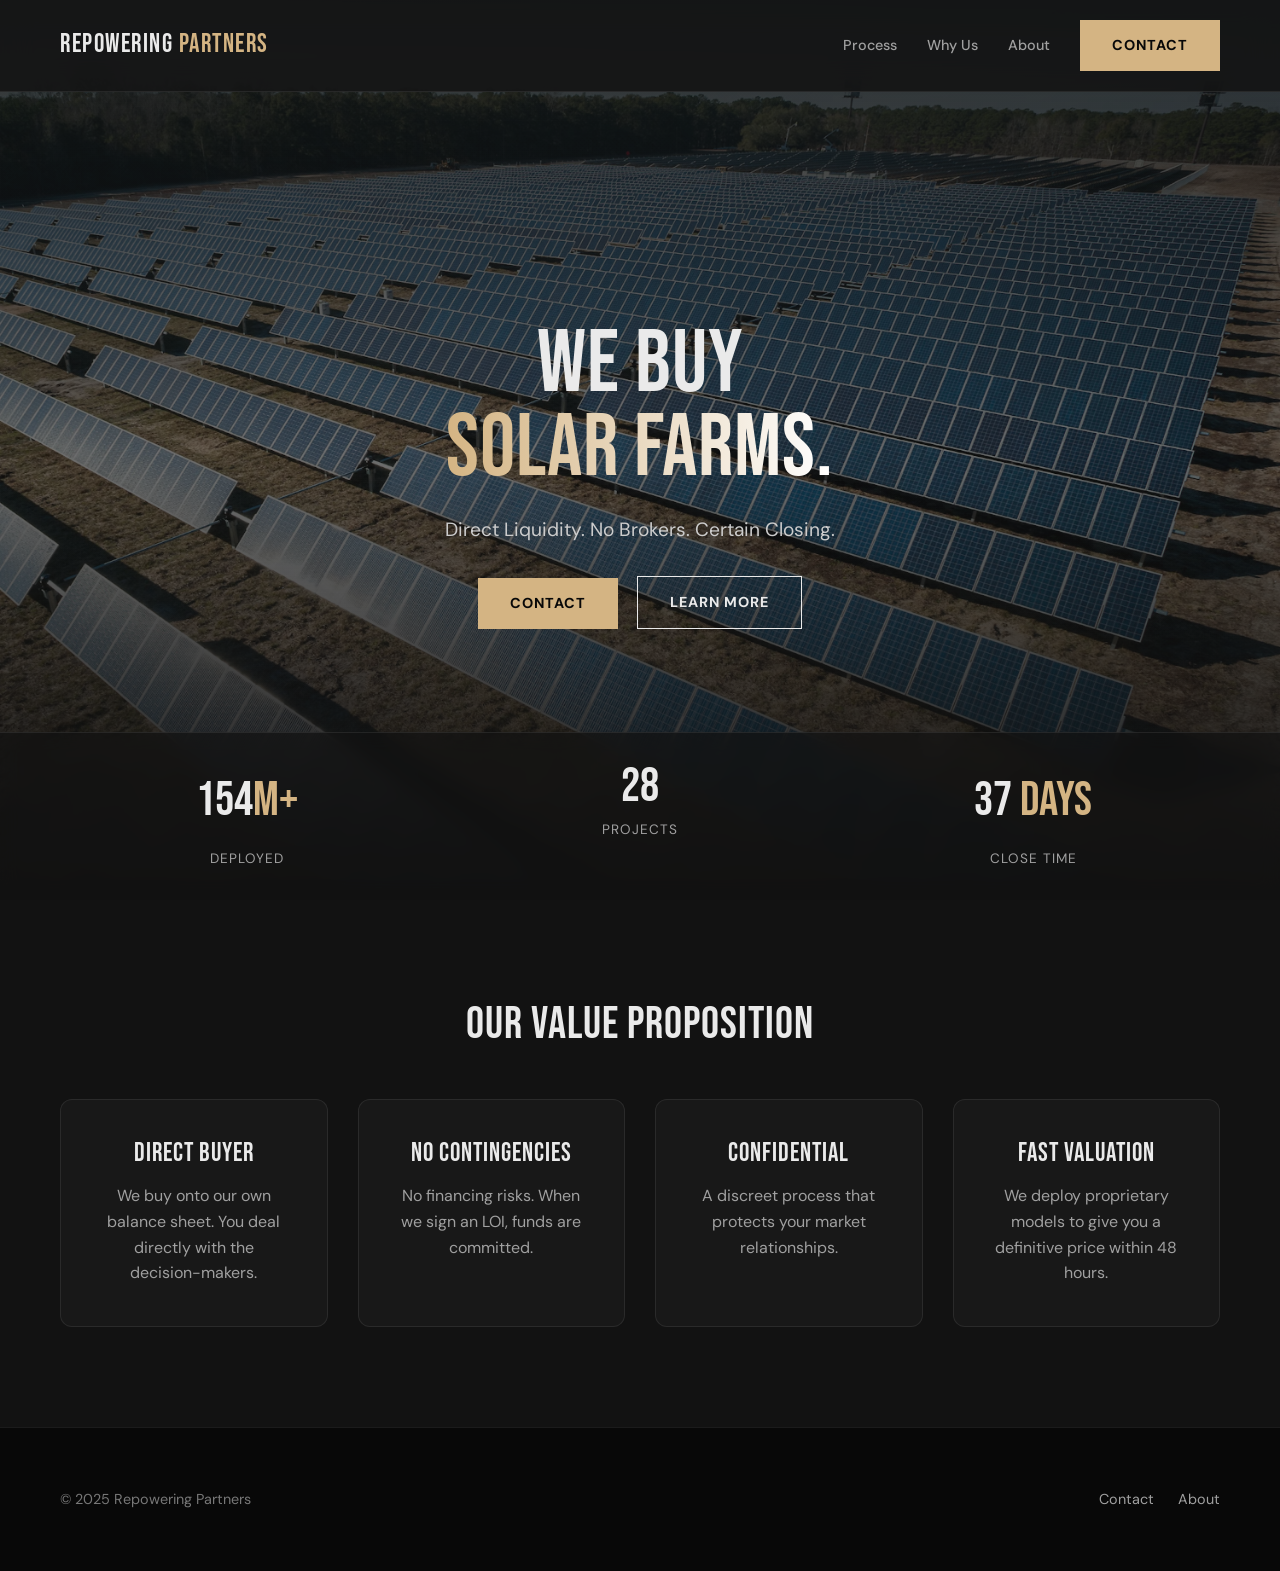
==== commit 762793db: "t" ====
--- a/index.html
+++ b/index.html
@@ -19,9 +19,9 @@
                 <a href="contact.html" class="btn btn-primary">Contact</a>
             </div>
             <div class="hamburger">
-                <span></span>
-                <span></span>
-                <span></span>
+                <span style="display:block; width:30px; height:2px; background:#fff; margin:6px 0;"></span>
+                <span style="display:block; width:30px; height:2px; background:#fff; margin:6px 0;"></span>
+                <span style="display:block; width:30px; height:2px; background:#fff; margin:6px 0;"></span>
             </div>
         </div>
     </nav>
@@ -36,18 +36,15 @@
     <header class="hero">
         <div class="hero-bg" style="background-image: url('media/the1.avif');"></div>
         <div class="overlay"></div>
-        <div class="hero-particles">
-            <span></span><span></span><span></span><span></span><span></span><span></span>
-        </div>
-        <div class="container hero-content">
-            <h1 class="hero-title hero-anim-1">WE BUY <br><span class="text-accent">SOLAR FARMS.</span></h1>
-            <p class="hero-anim-2" style="font-size:1.2rem; color:#ccc; margin-bottom:30px;">Direct Liquidity. No Brokers. Certain Closing.</p>
-            <div class="hero-anim-3">
+        <div class="container hero-content fade-in-up">
+            <h1 class="hero-title">WE BUY <br><span class="text-accent gradient-text">SOLAR FARMS.</span></h1>
+            <p style="font-size:1.2rem; color:#ccc; margin-bottom:30px;">Direct Liquidity. No Brokers. Certain Closing.</p>
+            <div>
                 <a href="contact.html" class="btn btn-primary">Contact</a>
                 <a href="how-it-works.html" class="btn btn-ghost">Learn More</a>
             </div>
         </div>
-        <div class="trust-bar">
+        <div class="trust-bar fade-in">
             <div class="container trust-grid">
                 <div><span class="stat-number" data-target="250">0</span><span class="stat-symbol">M+</span><span class="stat-label">Deployed</span></div>
                 <div><span class="stat-number" data-target="45">0</span><span class="stat-label">Projects</span></div>
@@ -56,33 +53,27 @@
         </div>
     </header>
 
-    <!-- VALUE PREVIEW -->
+    <!-- VALUE PREVIEW (Centered with 4 Cards) -->
     <section class="section">
-        <div class="container section-centered">
-            <div class="section-header fade-in-up">
-                <h2>Why Partner With Us</h2>
-                <div class="accent-line"></div>
-            </div>
-            <div class="grid-4 stagger">
-                <div class="card stagger-item">
-                    <div class="card-icon-line"></div>
+        <div class="container project-section-centered">
+            <h2 class="section-title fade-in">Our Value Proposition</h2>
+            <div class="features-grid">
+                <div class="card fade-in-up" style="animation-delay: 0.1s;">
                     <h3>Direct Buyer</h3>
                     <p style="color:var(--text-gray)">We buy onto our own balance sheet. You deal directly with the decision-makers.</p>
                 </div>
-                <div class="card stagger-item">
-                    <div class="card-icon-line"></div>
+                <div class="card fade-in-up" style="animation-delay: 0.2s;">
                     <h3>No Contingencies</h3>
                     <p style="color:var(--text-gray)">No financing risks. When we sign an LOI, funds are committed.</p>
                 </div>
-                <div class="card stagger-item">
-                    <div class="card-icon-line"></div>
+                <div class="card fade-in-up" style="animation-delay: 0.3s;">
                     <h3>Confidential</h3>
                     <p style="color:var(--text-gray)">A discreet process that protects your market relationships.</p>
                 </div>
-                <div class="card stagger-item">
-                    <div class="card-icon-line"></div>
-                    <h3>Fast Execution</h3>
-                    <p style="color:var(--text-gray)">From signed LOI to funds wired in as little as 30 days. We eliminate unnecessary delays.</p>
+                <!-- NEW 4th CARD -->
+                <div class="card fade-in-up" style="animation-delay: 0.4s;">
+                    <h3>Fast Valuation</h3>
+                    <p style="color:var(--text-gray)">We deploy proprietary models to give you a definitive price within 48 hours.</p>
                 </div>
             </div>
         </div>
--- a/style.css
+++ b/style.css
@@ -6,19 +6,19 @@
 :root {
     --bg-dark: #121212;
     --bg-darker: #080808;
-    --bg-card: #1C1C1C;
+    --bg-card: rgba(28, 28, 28, 0.7); /* Updated for glassmorphism */
     --accent-primary: #D4B483; 
-    --accent-hover: #C29D66;
+    --accent-hover: #E8CA9B; /* Brighter on hover */
     --text-white: #EAEAEA;
-    --text-gray: #888888;
+    --text-gray: #A0A0A0; /* Slightly brighter for better contrast */
     --border-color: rgba(255, 255, 255, 0.08);
     --font-heading: 'Bebas Neue', sans-serif;
     --font-body: 'DM Sans', sans-serif;
-    --transition: all 0.3s cubic-bezier(0.25, 0.8, 0.25, 1);
+    --transition: all 0.4s cubic-bezier(0.25, 0.8, 0.25, 1);
     --container-padding: 20px;
 }
 
-/* === RESET & BASE === */
+/* --- RESET & BASE --- */
 * { margin: 0; padding: 0; box-sizing: border-box; }
 
 html {
@@ -35,18 +35,20 @@
     -webkit-font-smoothing: antialiased;
 }
 
+/* Subtle texture overlay */
 body::before {
     content: "";
     position: fixed;
     top: 0; left: 0; width: 100vw; height: 100vh;
     background-image: 
-        linear-gradient(rgba(255, 255, 255, 0.02) 1px, transparent 1px),
-        linear-gradient(90deg, rgba(255, 255, 255, 0.02) 1px, transparent 1px);
+        linear-gradient(rgba(255, 255, 255, 0.015) 1px, transparent 1px),
+        linear-gradient(90deg, rgba(255, 255, 255, 0.015) 1px, transparent 1px);
     background-size: 40px 40px;
     pointer-events: none;
     z-index: -1;
 }
 
+/* Typography Defaults */
 h1, h2, h3, h4 {
     font-family: var(--font-heading);
     text-transform: uppercase;
@@ -67,111 +69,14 @@
 
 .text-accent { color: var(--accent-primary); }
 
-/* === KEYFRAME ANIMATIONS === */
-@keyframes fadeInUp {
-    from { opacity: 0; transform: translateY(40px); }
-    to { opacity: 1; transform: translateY(0); }
-}
-
-@keyframes fadeInDown {
-    from { opacity: 0; transform: translateY(-30px); }
-    to { opacity: 1; transform: translateY(0); }
-}
-
-@keyframes fadeInLeft {
-    from { opacity: 0; transform: translateX(-40px); }
-    to { opacity: 1; transform: translateX(0); }
-}
-
-@keyframes fadeInRight {
-    from { opacity: 0; transform: translateX(40px); }
-    to { opacity: 1; transform: translateX(0); }
-}
-
-@keyframes shimmer {
-    0% { left: -100%; }
-    100% { left: 100%; }
-}
-
-@keyframes float {
-    0%, 100% { transform: translateY(0) rotate(0deg); }
-    33% { transform: translateY(-15px) rotate(2deg); }
-    66% { transform: translateY(-8px) rotate(-1deg); }
-}
-
-@keyframes gradientShift {
-    0% { background-position: 0% 50%; }
-    50% { background-position: 100% 50%; }
-    100% { background-position: 0% 50%; }
-}
-
-@keyframes pulseGlow {
-    0%, 100% { box-shadow: 0 0 5px rgba(212, 180, 131, 0.1); }
-    50% { box-shadow: 0 0 25px rgba(212, 180, 131, 0.3); }
-}
-
-@keyframes dotPulse {
-    0%, 100% { transform: scale(1); box-shadow: 0 0 0 rgba(212, 180, 131, 0); }
-    50% { transform: scale(1.3); box-shadow: 0 0 12px rgba(212, 180, 131, 0.5); }
-}
-
-@keyframes lineShimmer {
-    0% { background-position: -200% center; }
-    100% { background-position: 200% center; }
-}
-
-@keyframes revealLine {
-    from { transform: scaleX(0); }
-    to { transform: scaleX(1); }
-}
-
-/* === SCROLL ANIMATION CLASSES === */
-.fade-in,
-.fade-in-up,
-.fade-in-left,
-.fade-in-right {
-    opacity: 0;
-    transition: all 0.8s cubic-bezier(0.25, 0.8, 0.25, 1);
-}
-
-.fade-in-up { transform: translateY(40px); }
-.fade-in-left { transform: translateX(-40px); }
-.fade-in-right { transform: translateX(40px); }
-
-.fade-in.visible,
-.fade-in-up.visible,
-.fade-in-left.visible,
-.fade-in-right.visible {
-    opacity: 1;
-    transform: translate(0, 0);
-}
-
-/* Stagger Items */
-.stagger-item {
-    opacity: 0;
-    transform: translateY(30px);
-    transition: all 0.6s cubic-bezier(0.25, 0.8, 0.25, 1);
-}
-
-.stagger-item.visible {
-    opacity: 1;
-    transform: translateY(0);
-}
-
-/* === HERO ENTRANCE SEQUENCE === */
-.hero-anim-1 {
-    animation: fadeInUp 1s ease 0.2s both;
-}
-
-.hero-anim-2 {
-    animation: fadeInUp 1s ease 0.5s both;
-}
-
-.hero-anim-3 {
-    animation: fadeInUp 1s ease 0.8s both;
-}
-
-/* === BUTTONS === */
+.gradient-text {
+    background: linear-gradient(to right, var(--accent-primary), #FFF);
+    -webkit-background-clip: text;
+    -webkit-text-fill-color: transparent;
+    display: inline-block;
+}
+
+/* --- BUTTONS --- */
 .btn {
     display: inline-block;
     padding: 14px 32px;
@@ -186,32 +91,33 @@
     text-align: center;
     position: relative;
     overflow: hidden;
+    z-index: 1;
 }
 
 .btn-primary {
     background-color: var(--accent-primary);
-    color: var(--bg-dark);
-}
-
-.btn-primary::after {
+    color: var(--bg-darker);
+}
+
+/* Premium Button Shine & Glow Effect */
+.btn-primary::before {
     content: '';
     position: absolute;
-    top: 0;
-    left: -100%;
-    width: 100%;
-    height: 100%;
-    background: linear-gradient(90deg, transparent, rgba(255, 255, 255, 0.35), transparent);
-    transition: none;
-}
-
-.btn-primary:hover::after {
-    animation: shimmer 0.6s ease forwards;
+    top: 0; left: -100%;
+    width: 100%; height: 100%;
+    background: linear-gradient(120deg, transparent, rgba(255,255,255,0.4), transparent);
+    transition: left 0.6s ease;
+    z-index: -1;
+}
+
+.btn-primary:hover::before {
+    left: 100%;
 }
 
 .btn-primary:hover {
     background-color: var(--accent-hover);
     transform: translateY(-3px);
-    box-shadow: 0 10px 30px rgba(212, 180, 131, 0.3);
+    box-shadow: 0 10px 20px rgba(212, 180, 131, 0.3);
 }
 
 .btn-ghost {
@@ -228,16 +134,16 @@
     transform: translateY(-3px);
 }
 
-/* === NAVIGATION === */
+/* --- NAVIGATION --- */
 .navbar {
     position: fixed; top: 0; width: 100%;
-    background: rgba(18, 18, 18, 0.95);
-    backdrop-filter: blur(12px);
-    -webkit-backdrop-filter: blur(12px);
+    background: rgba(18, 18, 18, 0.85);
+    backdrop-filter: blur(16px);
+    -webkit-backdrop-filter: blur(16px);
     border-bottom: 1px solid var(--border-color);
     z-index: 1000;
     padding: 20px 0;
-    transition: all 0.4s ease;
+    transition: padding 0.4s ease, background 0.4s ease;
 }
 
 .nav-container { display: flex; justify-content: space-between; align-items: center; }
@@ -255,58 +161,24 @@
 .nav-links a:not(.btn) {
     font-size: 0.9rem; font-weight: 500; color: var(--text-gray);
     position: relative;
-    padding-bottom: 4px;
-}
-
-.nav-links a:not(.btn)::after {
-    content: '';
-    position: absolute;
-    bottom: 0;
-    left: 0;
-    width: 0;
-    height: 1px;
-    background: var(--accent-primary);
-    transition: width 0.3s ease;
-}
-
-.nav-links a:not(.btn):hover::after {
-    width: 100%;
 }
 
 .nav-links a:not(.btn):hover,
 .nav-links a.active { color: var(--text-white); }
 
 .nav-links a.active::after {
-    width: 100%;
-}
-
-/* Hamburger */
-.hamburger { display: none; cursor: pointer; padding: 10px; z-index: 1001; }
-
-.hamburger span {
-    display: block;
-    width: 30px;
-    height: 2px;
-    background: #fff;
-    margin: 6px 0;
-    transition: all 0.4s cubic-bezier(0.25, 0.8, 0.25, 1);
-    transform-origin: center;
-}
-
-.hamburger.active span:nth-child(1) {
-    transform: rotate(45deg) translate(5px, 6px);
-}
-
-.hamburger.active span:nth-child(2) {
-    opacity: 0;
-    transform: scaleX(0);
-}
-
-.hamburger.active span:nth-child(3) {
-    transform: rotate(-45deg) translate(5px, -6px);
-}
-
-/* === HERO SECTIONS === */
+    content: ''; position: absolute; bottom: -5px; left: 0;
+    width: 100%; height: 1px; background: var(--accent-primary);
+}
+
+/* Animated Hamburger */
+.hamburger { display: none; cursor: pointer; padding: 10px; z-index: 1001; position: relative;}
+.hamburger span { transition: var(--transition); }
+.hamburger.active span:nth-child(1) { transform: translateY(8px) rotate(45deg); background: var(--accent-primary); }
+.hamburger.active span:nth-child(2) { opacity: 0; }
+.hamburger.active span:nth-child(3) { transform: translateY(-8px) rotate(-45deg); background: var(--accent-primary); }
+
+/* --- HERO SECTIONS --- */
 .hero {
     position: relative; height: 100vh; min-height: 600px;
     display: flex; align-items: center; justify-content: center;
@@ -314,72 +186,31 @@
     overflow: hidden;
 }
 
+/* Ken Burns Effect on Backgrounds */
+@keyframes kenBurns {
+    0% { transform: scale(1); }
+    100% { transform: scale(1.08); }
+}
+
+.hero-bg, .page-header {
+    background-size: cover; 
+    background-position: center;
+}
+
 .hero-bg {
-    position: absolute; top: 0; left: 0; width: 100%; height: 120%;
-    background-size: cover; background-position: center;
+    position: absolute; top: 0; left: 0; width: 100%; height: 100%;
     z-index: -2;
-    will-change: transform;
+    animation: kenBurns 25s ease-out infinite alternate;
 }
 
 .overlay {
     position: absolute; top: 0; left: 0; width: 100%; height: 100%;
-    background: linear-gradient(180deg, rgba(18,18,18,0.9) 0%, rgba(18,18,18,0.5) 50%, rgba(18,18,18,1) 100%);
+    background: linear-gradient(180deg, rgba(18,18,18,0.85) 0%, rgba(18,18,18,0.6) 50%, rgba(18,18,18,1) 100%);
     z-index: -1;
 }
 
-.hero-content { 
-    text-align: center; max-width: 900px; padding: 0 20px; 
-    position: relative; 
-    z-index: 2; 
-}
-
-.hero-content::before {
-    content: '';
-    position: absolute;
-    top: 50%; left: 50%;
-    transform: translate(-50%, -50%);
-    width: 400px; height: 400px;
-    background: radial-gradient(circle, rgba(212, 180, 131, 0.1), transparent 70%);
-    pointer-events: none;
-    z-index: -1;
-}
-
+.hero-content { text-align: center; max-width: 900px; padding: 0 20px; }
 .hero-title { font-size: 5.5rem; line-height: 0.95; margin-bottom: 25px; }
-
-.hero-title .text-accent {
-    background: linear-gradient(135deg, var(--accent-primary), #E8C97A, var(--accent-primary));
-    background-size: 200% 200%;
-    -webkit-background-clip: text;
-    -webkit-text-fill-color: transparent;
-    background-clip: text;
-    animation: gradientShift 4s ease infinite;
-}
-
-/* Hero Floating Particles */
-.hero-particles {
-    position: absolute;
-    width: 100%; height: 100%;
-    top: 0; left: 0;
-    pointer-events: none;
-    z-index: 1;
-    overflow: hidden;
-}
-
-.hero-particles span {
-    position: absolute;
-    width: 4px; height: 4px;
-    background: var(--accent-primary);
-    border-radius: 50%;
-    opacity: 0;
-    animation: float 8s ease-in-out infinite;
-}
-
-.hero-particles span:nth-child(1) { top: 15%; left: 8%; opacity: 0.2; animation-delay: 0s; animation-duration: 9s; width: 3px; height: 3px; }
-.hero-particles span:nth-child(2) { top: 55%; left: 85%; opacity: 0.15; animation-delay: 1.5s; animation-duration: 7s; width: 5px; height: 5px; }
-.hero-particles span:nth-child(3) { top: 35%; left: 25%; opacity: 0.25; animation-delay: 3s; animation-duration: 10s; }
-.hero-particles span:nth-child(4) { top: 70%; left: 65%; opacity: 0.1; animation-delay: 0.5s; animation-duration: 8s; width: 6px; height: 6px; }
-.hero-particles span:nth-child(5) { top: 25%; left: 92%; opacity: 0.2; animation-delay: 2s; animation-duration: 11s; width: 3px; height: 3px; }
-.hero-particles span:nth-child(6) { top: 80%; left: 15%; opacity: 0.15; animation-delay: 4s; animation-duration: 7s; }
 
 /* Sub-Page Headers */
 .page-header {
@@ -387,7 +218,6 @@
     min-height: 350px;
     display: flex; align-items: center; justify-content: center;
     position: relative;
-    background-size: cover; background-position: center;
     padding-top: 60px;
     margin-bottom: 40px;
     overflow: hidden;
@@ -395,349 +225,220 @@
 
 .header-overlay {
     position: absolute; top: 0; left: 0; width: 100%; height: 100%;
-    background: linear-gradient(0deg, var(--bg-dark) 0%, rgba(18,18,18,0.6) 100%);
+    background: linear-gradient(0deg, var(--bg-dark) 0%, rgba(18,18,18,0.7) 100%);
 }
 
 .header-content { position: relative; z-index: 2; text-align: center; padding: 0 20px;}
-.header-title { font-size: 3.5rem; margin-bottom: 15px; }
+.header-title { font-size: 4rem; margin-bottom: 15px; }
 .header-sub { font-size: 1.1rem; color: var(--text-gray); max-width: 600px; margin: 0 auto; }
 
-/* === SECTIONS & LAYOUT === */
-.section { padding: 80px 0; }
-
-.section-centered { text-align: center; }
-
-.section-header {
-    margin-bottom: 60px;
-}
-
-.section-header h2 {
-    font-size: 2.5rem;
-    margin-bottom: 20px;
-    letter-spacing: 2px;
-}
-
-.accent-line {
-    width: 80px;
-    height: 3px;
-    margin: 0 auto;
-    background: linear-gradient(90deg, var(--accent-primary), var(--accent-hover));
-    position: relative;
-    overflow: hidden;
-    border-radius: 2px;
-}
-
-.accent-line::after {
-    content: '';
-    position: absolute;
-    top: 0;
-    left: -100%;
-    width: 100%;
-    height: 100%;
-    background: linear-gradient(90deg, transparent, rgba(255,255,255,0.6), transparent);
-    animation: shimmer 3s ease-in-out infinite;
-}
-
-.grid-4 { display: grid; grid-template-columns: repeat(4, 1fr); gap: 25px; }
+/* --- SECTIONS & LAYOUT --- */
+.section { padding: 100px 0; }
+.section-title { font-size: 2.8rem; margin-bottom: 50px; }
 .grid-3 { display: grid; grid-template-columns: repeat(3, 1fr); gap: 30px; }
 .grid-2 { display: grid; grid-template-columns: 1fr 1fr; gap: 60px; align-items: center; }
 
-/* === TRUST BAR === */
+/* Centered Projects Layout */
+.project-section-centered {
+    text-align: center;
+}
+.features-grid {
+    display: grid;
+    grid-template-columns: repeat(auto-fit, minmax(260px, 1fr));
+    gap: 30px;
+    justify-content: center;
+    align-items: stretch;
+}
+
+/* --- TRUST BAR --- */
 .trust-bar {
     position: absolute; bottom: 0; width: 100%;
     border-top: 1px solid var(--border-color);
-    background: rgba(18, 18, 18, 0.95);
+    background: rgba(18, 18, 18, 0.7);
     backdrop-filter: blur(10px);
-    -webkit-backdrop-filter: blur(10px);
-    padding: 25px 0;
+    padding: 30px 0;
 }
 .trust-grid { display: grid; grid-template-columns: repeat(3, 1fr); text-align: center; gap: 20px; }
-.stat-number { font-family: var(--font-heading); font-size: 2.5rem; color: var(--text-white); line-height: 1;}
-.stat-symbol { font-family: var(--font-heading); font-size: 2.5rem; color: var(--accent-primary); }
-.stat-label { display: block; font-size: 0.8rem; color: var(--text-gray); text-transform: uppercase; margin-top: 5px; }
-
-/* === CARDS & UI === */
-.card {
+.stat-number { font-family: var(--font-heading); font-size: 3rem; color: var(--text-white); line-height: 1;}
+.stat-symbol { font-family: var(--font-heading); font-size: 3rem; color: var(--accent-primary); }
+.stat-label { display: block; font-size: 0.85rem; color: var(--text-gray); text-transform: uppercase; margin-top: 8px; letter-spacing: 1px;}
+
+/* --- CARDS & UI (GLASSMORPHISM & GLOW) --- */
+.card, .card-hover {
     background: var(--bg-card); 
     padding: 40px;
     border: 1px solid var(--border-color); 
-    transition: all 0.5s cubic-bezier(0.25, 0.8, 0.25, 1);
+    border-radius: 12px;
+    backdrop-filter: blur(12px);
+    -webkit-backdrop-filter: blur(12px);
+    transition: var(--transition);
     position: relative;
     overflow: hidden;
 }
 
-.card::before {
-    content: '';
-    position: absolute;
-    top: 0; left: 0;
-    width: 100%; height: 2px;
-    background: linear-gradient(90deg, transparent, var(--accent-primary), transparent);
-    transform: scaleX(0);
-    transition: transform 0.5s ease;
-}
-
-.card:hover::before {
-    transform: scaleX(1);
-}
-
-.card:hover { 
-    border-color: rgba(212, 180, 131, 0.3); 
+/* Ensures content in centered grids is centered */
+.project-section-centered .card {
+    text-align: center;
+}
+
+.card::after, .card-hover::after {
+    content: ''; position: absolute; top: 0; left: -100%;
+    width: 50%; height: 100%;
+    background: linear-gradient(to right, transparent, rgba(255,255,255,0.03), transparent);
+    transform: skewX(-25deg); transition: 0.7s;
+}
+
+.card:hover::after, .card-hover:hover::after { left: 125%; }
+
+.card:hover, .card-hover:hover { 
+    border-color: var(--accent-primary); 
     transform: translateY(-8px);
-    box-shadow: 0 20px 50px rgba(0, 0, 0, 0.4), 0 0 30px rgba(212, 180, 131, 0.08);
-}
-
-.card-icon-line {
-    width: 40px;
-    height: 3px;
-    background: var(--accent-primary);
-    margin: 0 auto 25px;
-    transition: width 0.3s ease;
-}
-
-.card:hover .card-icon-line {
-    width: 60px;
-}
-
-.card h3 { font-size: 1.5rem; margin-bottom: 15px; color: var(--text-white); }
-.card p { color: var(--text-gray); font-size: 0.95rem; }
-
-/* === PROCESS LIST === */
+    box-shadow: 0 15px 35px rgba(0,0,0,0.5), 0 0 20px rgba(212, 180, 131, 0.1);
+}
+
+.card h3 { font-size: 1.6rem; margin-bottom: 15px; color: var(--text-white); }
+.card p { color: var(--text-gray); font-size: 1rem; }
+
+/* Image Wrapper with cool border reveal */
+.image-wrapper {
+    position: relative;
+    padding: 15px;
+}
+.image-wrapper::before {
+    content: ''; position: absolute; top: 0; left: 0;
+    width: 100%; height: 100%; border: 2px solid var(--accent-primary);
+    border-radius: 8px; transform: translate(15px, 15px);
+    z-index: -1; transition: var(--transition);
+}
+.image-wrapper:hover::before { transform: translate(5px, 5px); }
+
+/* --- PROCESS LIST --- */
 .process-vertical { 
-    display: flex; flex-direction: column; gap: 40px; 
-    border-left: 2px solid var(--border-color); 
-    padding-left: 40px; margin-left: 20px;
-    position: relative;
-}
-
-.process-vertical::before {
-    content: '';
-    position: absolute;
-    top: 0; left: -2px;
-    width: 2px; height: 100%;
-    background: linear-gradient(180deg, var(--accent-primary), transparent);
-    transform-origin: top;
-    animation: revealLine 1.5s ease 0.5s both;
-}
-
-.step { position: relative; }
-
+    display: flex; flex-direction: column; gap: 50px; 
+    border-left: 2px solid rgba(212, 180, 131, 0.2); 
+    padding-left: 50px; margin-left: 20px; 
+}
+.step { position: relative; transition: var(--transition); }
+.step:hover { transform: translateX(10px); }
 .step::before {
-    content: ''; position: absolute; left: -47px; top: 5px;
+    content: ''; position: absolute; left: -57px; top: 5px;
     width: 12px; height: 12px; background: var(--bg-dark);
     border: 2px solid var(--accent-primary); border-radius: 50%;
-    transition: all 0.3s ease;
-}
-
-.step:hover::before {
-    animation: dotPulse 1.5s ease infinite;
-    background: var(--accent-primary);
-}
-
-.step-number { 
-    font-family: var(--font-heading); font-size: 1.5rem; 
-    color: var(--accent-primary); position: absolute; right: 0; top: 0; 
-    opacity: 0.5; transition: opacity 0.3s ease;
-}
-
-.step:hover .step-number { opacity: 1; }
-
-.step h3 { transition: color 0.3s ease; }
-.step:hover h3 { color: var(--accent-primary); }
-
-/* === COMPARISON TABLE === */
-.comparison-wrapper { 
-    display: grid; grid-template-columns: 1fr 1fr; 
-    border: 1px solid var(--border-color); 
-    overflow: hidden;
-}
-.comp-col { padding: 50px; }
-.comp-col.us { background: var(--bg-card); border-right: 1px solid var(--border-color); }
-.comp-col h3 { font-size: 2rem; margin-bottom: 30px; }
+    box-shadow: 0 0 10px var(--accent-primary);
+    transition: var(--transition);
+}
+.step:hover::before { background: var(--accent-primary); transform: scale(1.3); }
+.step-number { font-family: var(--font-heading); font-size: 2rem; color: rgba(212, 180, 131, 0.2); position: absolute; right: 0; top: 0; transition: var(--transition); }
+.step:hover .step-number { color: var(--accent-primary); opacity: 0.5; }
+
+/* --- COMPARISON TABLE --- */
+.comparison-wrapper { display: grid; grid-template-columns: 1fr 1fr; border-radius: 12px; overflow: hidden; }
+.comp-col { padding: 60px; }
+.comp-col.us { background: var(--bg-card); border: 1px solid var(--accent-primary); z-index: 2; box-shadow: 0 0 30px rgba(0,0,0,0.5); }
+.comp-col.them { border: 1px solid var(--border-color); border-left: none; opacity: 0.7; }
+.comp-col h3 { font-size: 2.2rem; margin-bottom: 30px; }
 .comp-col.us h3 { color: var(--accent-primary); }
-
-.comp-list li {
-    padding: 12px 0;
-    border-bottom: 1px solid var(--border-color);
-    transition: all 0.3s ease;
-    font-size: 1rem;
-}
-
-.comp-list li:last-child { border-bottom: none; }
-
-.comp-col.us .comp-list li:hover {
-    padding-left: 10px;
-    background: rgba(212, 180, 131, 0.05);
-}
-
-.check { color: var(--accent-primary); margin-right: 15px; font-weight: bold; }
-.cross { color: #555; margin-right: 15px; font-weight: bold; }
-
-/* === FORMS === */
-.contact-form { 
-    background: var(--bg-card); padding: 40px; 
-    border: 1px solid var(--border-color); 
-    transition: border-color 0.3s ease;
-}
-
-.contact-form:focus-within {
-    border-color: rgba(212, 180, 131, 0.3);
-}
-
-.form-group { margin-bottom: 20px; }
-
-label { 
-    display: block; margin-bottom: 8px; color: var(--text-gray); 
-    font-size: 0.85rem; letter-spacing: 0.5px; text-transform: uppercase; 
-    transition: color 0.3s ease;
-}
-
+.comp-col ul li { font-size: 1.1rem; margin-bottom: 15px; display: flex; align-items: center; }
+.check { color: var(--accent-primary); margin-right: 15px; font-weight: bold; font-size: 1.2rem; }
+.cross { color: #555; margin-right: 15px; font-weight: bold; font-size: 1.2rem; }
+
+/* --- FORMS --- */
+.contact-form { background: var(--bg-card); padding: 50px; border: 1px solid var(--border-color); border-radius: 12px; }
+.form-group { margin-bottom: 25px; position: relative; }
+label { display: block; margin-bottom: 10px; color: var(--text-gray); font-size: 0.85rem; letter-spacing: 1px; text-transform: uppercase; }
 input, textarea {
-    width: 100%; background: var(--bg-dark); border: 1px solid var(--border-color);
+    width: 100%; background: rgba(0,0,0,0.3); border: 1px solid var(--border-color);
     padding: 16px; color: var(--text-white); font-family: var(--font-body); font-size: 1rem;
-    border-radius: 0;
-    -webkit-appearance: none;
-    transition: all 0.3s ease;
-}
-
-input:focus, textarea:focus { 
-    outline: none; 
-    border-color: var(--accent-primary);
-    box-shadow: 0 0 15px rgba(212, 180, 131, 0.1);
-}
-
-.form-group:focus-within label {
-    color: var(--accent-primary);
-}
-
-/* Success Message */
-.success-message {
-    text-align: center;
-    padding: 60px 40px;
-    background: var(--bg-card);
-    border: 1px solid rgba(212, 180, 131, 0.3);
-}
-
-.success-icon {
-    width: 60px; height: 60px;
-    border: 2px solid var(--accent-primary);
-    border-radius: 50%;
-    display: flex; align-items: center; justify-content: center;
-    margin: 0 auto 20px;
-    font-size: 1.5rem;
-    color: var(--accent-primary);
-    animation: pulseGlow 2s ease infinite;
-}
-
-.success-message h3 {
-    font-size: 2rem;
-    color: var(--accent-primary);
-    margin-bottom: 15px;
-}
-
-.success-message p {
-    color: var(--text-gray);
-}
-
-/* === MOBILE MENU === */
+    border-radius: 6px; transition: var(--transition);
+}
+input:focus, textarea:focus { outline: none; border-color: var(--accent-primary); background: rgba(0,0,0,0.6); box-shadow: 0 0 10px rgba(212,180,131,0.1); }
+
+/* --- MOBILE MENU --- */
 .mobile-menu {
     position: fixed; top: 0; left: 0; width: 100%; height: 100vh;
-    background: var(--bg-darker); z-index: 999;
+    background: rgba(8, 8, 8, 0.98); backdrop-filter: blur(20px); z-index: 900;
     display: flex; flex-direction: column; justify-content: center; align-items: center;
-    transform: translateY(-100%); transition: transform 0.5s cubic-bezier(0.25, 0.8, 0.25, 1);
-    padding: 20px;
-}
-.mobile-menu.active { transform: translateY(0); }
+    opacity: 0; visibility: hidden; transition: all 0.5s ease;
+}
+.mobile-menu.active { opacity: 1; visibility: visible; }
 .mobile-link { 
-    font-family: var(--font-heading); font-size: 2.5rem; margin: 15px 0; 
-    color: var(--text-white); 
-    opacity: 0;
-    transform: translateY(20px);
-    transition: all 0.4s ease;
-}
-
-.mobile-menu.active .mobile-link {
-    opacity: 1;
-    transform: translateY(0);
-}
-
+    font-family: var(--font-heading); font-size: 3rem; margin: 15px 0; color: var(--text-white); 
+    transform: translateY(20px); opacity: 0; transition: all 0.4s ease;
+}
+.mobile-menu.active .mobile-link { transform: translateY(0); opacity: 1; }
 .mobile-menu.active .mobile-link:nth-child(1) { transition-delay: 0.1s; }
 .mobile-menu.active .mobile-link:nth-child(2) { transition-delay: 0.2s; }
 .mobile-menu.active .mobile-link:nth-child(3) { transition-delay: 0.3s; }
 .mobile-menu.active .mobile-link:nth-child(4) { transition-delay: 0.4s; }
-
-.mobile-link:hover { color: var(--accent-primary); }
-
-/* === FOOTER === */
-.footer { 
-    padding: 50px 0; border-top: 1px solid var(--border-color); 
-    font-size: 0.9rem; background: var(--bg-darker); color: #555;
-}
+.mobile-link:hover { color: var(--accent-primary); letter-spacing: 2px; }
+
+/* --- ANIMATIONS (JAWDROPPING REVEALS) --- */
+@keyframes fadeInUp {
+    from { opacity: 0; transform: translateY(40px); }
+    to { opacity: 1; transform: translateY(0); }
+}
+@keyframes fadeInLeft {
+    from { opacity: 0; transform: translateX(-40px); }
+    to { opacity: 1; transform: translateX(0); }
+}
+@keyframes fadeIn {
+    from { opacity: 0; }
+    to { opacity: 1; }
+}
+
+.fade-in { opacity: 0; }
+.fade-in.visible { animation: fadeIn 1s cubic-bezier(0.25, 0.8, 0.25, 1) forwards; }
+
+.fade-in-up { opacity: 0; }
+.fade-in-up.visible { animation: fadeInUp 0.8s cubic-bezier(0.25, 0.8, 0.25, 1) forwards; }
+
+.fade-in-left { opacity: 0; }
+.fade-in-left.visible { animation: fadeInLeft 0.8s cubic-bezier(0.25, 0.8, 0.25, 1) forwards; }
+
+/* --- FOOTER --- */
+.footer { padding: 60px 0; border-top: 1px solid var(--border-color); font-size: 0.9rem; background: var(--bg-darker); color: #777;}
 .footer-content { display: flex; justify-content: space-between; flex-wrap: wrap; gap: 20px; }
-.footer-links a { margin-left: 20px; color: var(--text-gray); position: relative; }
-
-.footer-links a::after {
-    content: '';
-    position: absolute;
-    bottom: -2px; left: 0;
-    width: 0; height: 1px;
-    background: var(--accent-primary);
-    transition: width 0.3s ease;
-}
-
-.footer-links a:hover::after { width: 100%; }
+.footer-links a { margin-left: 20px; color: var(--text-gray); transition: var(--transition); }
 .footer-links a:hover { color: var(--accent-primary); }
 
 /* =========================================
-   RESPONSIVE
+   MOBILE RESPONSIVENESS
    ========================================= */
-
 @media (max-width: 1024px) {
-    .hero-title { font-size: 4rem; }
-    .grid-3 { grid-template-columns: repeat(2, 1fr); }
-    .grid-4 { grid-template-columns: repeat(2, 1fr); }
+    .hero-title { font-size: 4.5rem; }
+    .features-grid { grid-template-columns: repeat(2, 1fr); }
 }
 
 @media (max-width: 768px) {
-    .grid-3, .grid-2, .grid-4, .trust-grid, .comparison-wrapper { 
-        grid-template-columns: 1fr;
-        gap: 30px;
+    .grid-3, .grid-2, .trust-grid, .comparison-wrapper, .features-grid { 
+        grid-template-columns: 1fr; gap: 30px;
     }
-    
     .nav-links { display: none; }
     .hamburger { display: block; }
     
-    .hero-title { font-size: 3.2rem; margin-bottom: 20px; }
-    .header-title { font-size: 2.8rem; }
-    .section-header h2 { font-size: 2rem; }
-    
+    .hero-title { font-size: 3.5rem; margin-bottom: 20px; }
+    .header-title { font-size: 3rem; }
+    .section-title { font-size: 2.2rem; }
     .section { padding: 60px 0; }
     .container { padding: 0 25px; }
     
-    .hero .btn { 
-        display: block; 
-        width: 100%; 
-        margin: 10px 0 0 0;
-    }
-
+    .hero .btn { display: block; width: 100%; margin: 15px 0 0 0; }
     .btn-ghost { margin-left: 0; }
     
     .trust-bar { position: relative; background: var(--bg-darker); border-bottom: 1px solid var(--border-color); }
     .trust-grid { gap: 40px; padding: 20px 0; }
     
-    .comp-col.us { border-right: none; border-bottom: 1px solid var(--border-color); }
-    .comp-col { padding: 30px 20px; }
-    
-    .process-vertical { padding-left: 20px; margin-left: 10px; }
-    .step::before { left: -27px; width: 10px; height: 10px; }
-    
-    .contact-form { padding: 25px; }
-    .contact-wrapper { grid-template-columns: 1fr; }
+    .comp-col.us { border: 1px solid var(--accent-primary); border-bottom: none; border-radius: 12px 12px 0 0; }
+    .comp-col.them { border: 1px solid var(--border-color); border-radius: 0 0 12px 12px; opacity: 1; }
+    .comp-col { padding: 40px 25px; }
+    
+    .process-vertical { padding-left: 30px; margin-left: 10px; gap: 40px; }
+    .step::before { left: -37px; width: 10px; height: 10px; }
+    .step-number { font-size: 1.5rem; }
+    
+    .contact-form { padding: 30px; }
     
     .footer-content { flex-direction: column; text-align: center; }
     .footer-links { margin-top: 15px; }
     .footer-links a { margin: 0 10px; }
-
-    .hero-particles span { opacity: 0 !important; }
-
-    .card-icon-line { margin: 0 auto 25px; }
 }
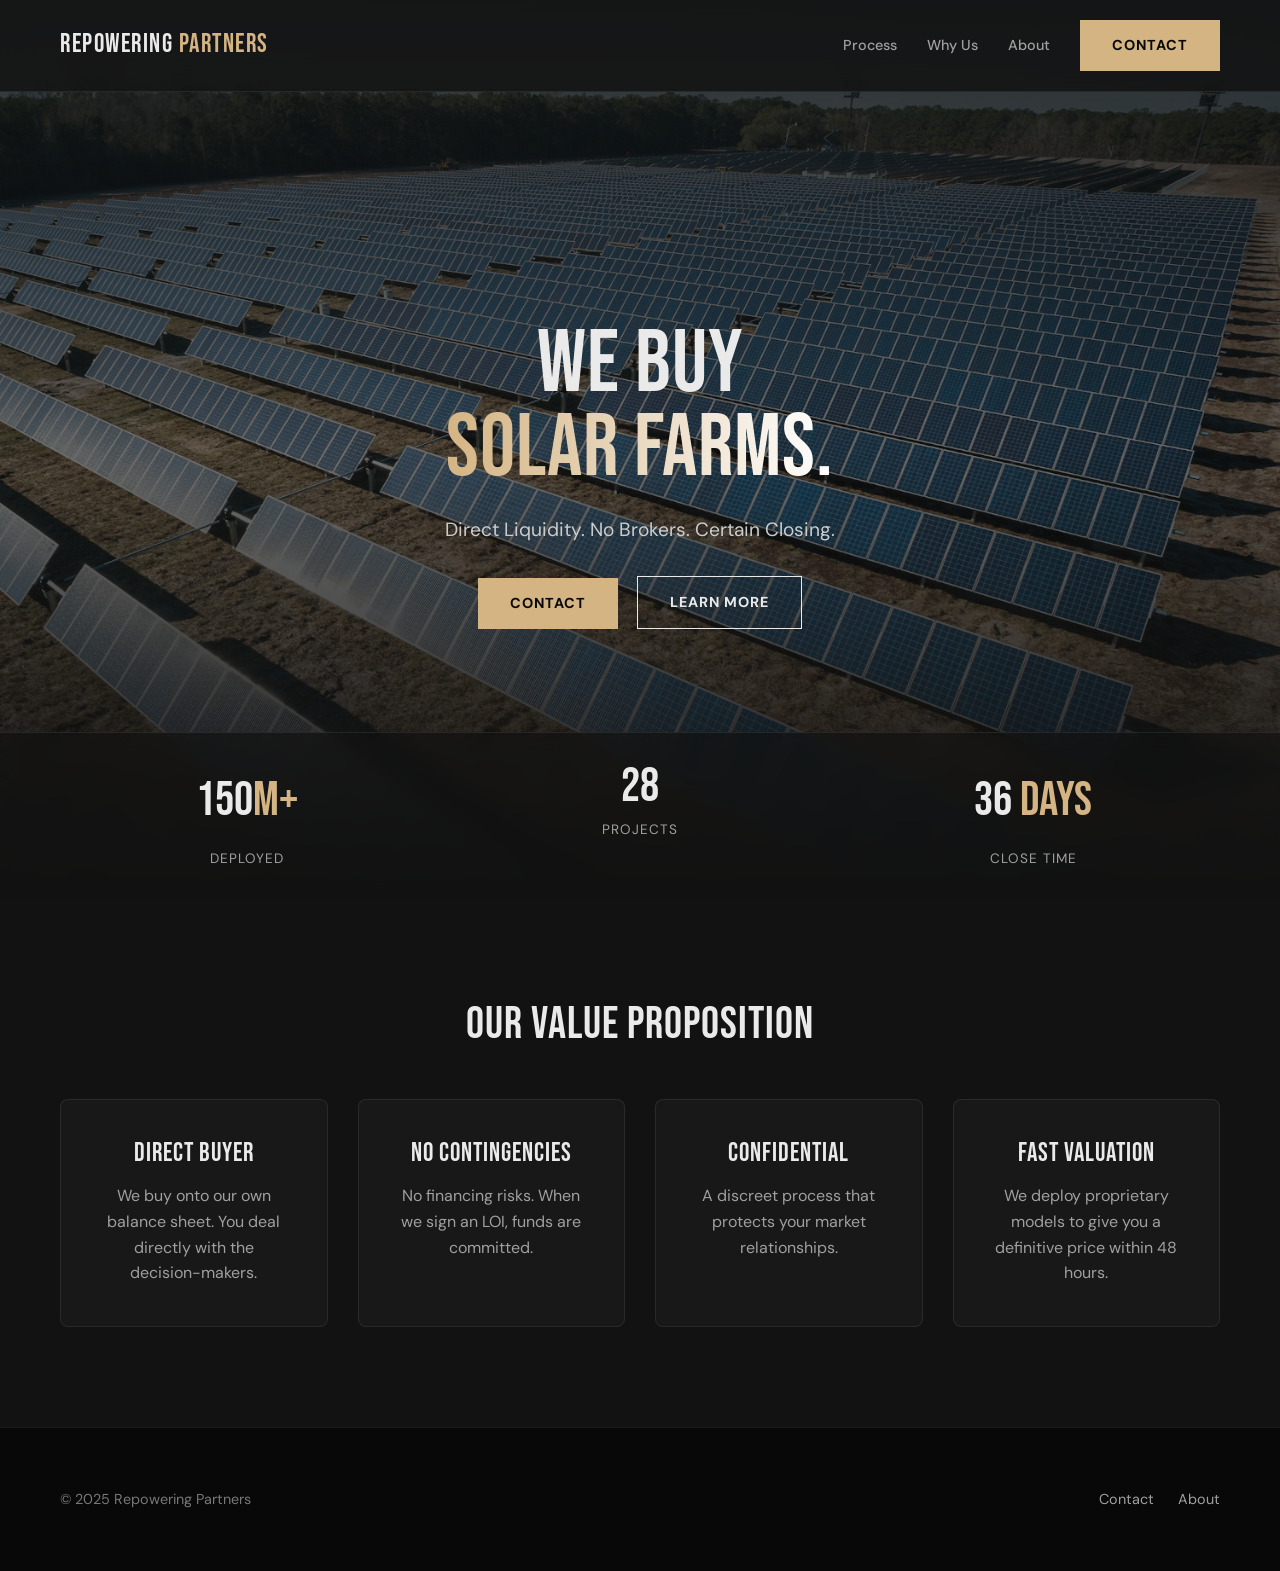
==== commit 2873e967: "t" ====
--- a/index.html
+++ b/index.html
@@ -70,7 +70,6 @@
                     <h3>Confidential</h3>
                     <p style="color:var(--text-gray)">A discreet process that protects your market relationships.</p>
                 </div>
-                <!-- NEW 4th CARD -->
                 <div class="card fade-in-up" style="animation-delay: 0.4s;">
                     <h3>Fast Valuation</h3>
                     <p style="color:var(--text-gray)">We deploy proprietary models to give you a definitive price within 48 hours.</p>
--- a/style.css
+++ b/style.css
@@ -6,25 +6,22 @@
 :root {
     --bg-dark: #121212;
     --bg-darker: #080808;
-    --bg-card: rgba(28, 28, 28, 0.7); /* Updated for glassmorphism */
+    --bg-card: rgba(28, 28, 28, 0.7); 
     --accent-primary: #D4B483; 
-    --accent-hover: #E8CA9B; /* Brighter on hover */
+    --accent-hover: #E8CA9B; 
     --text-white: #EAEAEA;
-    --text-gray: #A0A0A0; /* Slightly brighter for better contrast */
+    --text-gray: #A0A0A0; 
     --border-color: rgba(255, 255, 255, 0.08);
     --font-heading: 'Bebas Neue', sans-serif;
     --font-body: 'DM Sans', sans-serif;
-    --transition: all 0.4s cubic-bezier(0.25, 0.8, 0.25, 1);
+    --transition: all 0.3s cubic-bezier(0.25, 0.8, 0.25, 1);
     --container-padding: 20px;
 }
 
 /* --- RESET & BASE --- */
 * { margin: 0; padding: 0; box-sizing: border-box; }
 
-html {
-    scroll-behavior: smooth;
-    font-size: 16px;
-}
+html { scroll-behavior: smooth; font-size: 16px; }
 
 body {
     background-color: var(--bg-dark);
@@ -37,15 +34,13 @@
 
 /* Subtle texture overlay */
 body::before {
-    content: "";
-    position: fixed;
+    content: ""; position: fixed;
     top: 0; left: 0; width: 100vw; height: 100vh;
     background-image: 
         linear-gradient(rgba(255, 255, 255, 0.015) 1px, transparent 1px),
         linear-gradient(90deg, rgba(255, 255, 255, 0.015) 1px, transparent 1px);
     background-size: 40px 40px;
-    pointer-events: none;
-    z-index: -1;
+    pointer-events: none; z-index: -1;
 }
 
 /* Typography Defaults */
@@ -61,11 +56,7 @@
 ul { list-style: none; }
 img { max-width: 100%; height: auto; display: block; }
 
-.container { 
-    max-width: 1200px; 
-    margin: 0 auto; 
-    padding: 0 var(--container-padding); 
-}
+.container { max-width: 1200px; margin: 0 auto; padding: 0 var(--container-padding); }
 
 .text-accent { color: var(--accent-primary); }
 
@@ -78,94 +69,57 @@
 
 /* --- BUTTONS --- */
 .btn {
-    display: inline-block;
-    padding: 14px 32px;
-    font-family: var(--font-body);
-    font-weight: 700;
-    text-transform: uppercase;
-    font-size: 0.9rem;
-    letter-spacing: 1px;
-    cursor: pointer;
-    border: none;
-    transition: var(--transition);
-    text-align: center;
-    position: relative;
-    overflow: hidden;
-    z-index: 1;
-}
-
-.btn-primary {
-    background-color: var(--accent-primary);
-    color: var(--bg-darker);
-}
-
-/* Premium Button Shine & Glow Effect */
+    display: inline-block; padding: 14px 32px;
+    font-family: var(--font-body); font-weight: 700;
+    text-transform: uppercase; font-size: 0.9rem;
+    letter-spacing: 1px; cursor: pointer; border: none;
+    transition: var(--transition); text-align: center;
+    position: relative; overflow: hidden; z-index: 1;
+}
+
+.btn-primary { background-color: var(--accent-primary); color: var(--bg-darker); }
+
 .btn-primary::before {
-    content: '';
-    position: absolute;
-    top: 0; left: -100%;
+    content: ''; position: absolute; top: 0; left: -100%;
     width: 100%; height: 100%;
     background: linear-gradient(120deg, transparent, rgba(255,255,255,0.4), transparent);
-    transition: left 0.6s ease;
-    z-index: -1;
-}
-
-.btn-primary:hover::before {
-    left: 100%;
-}
-
+    transition: left 0.6s ease; z-index: -1;
+}
+
+.btn-primary:hover::before { left: 100%; }
 .btn-primary:hover {
     background-color: var(--accent-hover);
-    transform: translateY(-3px);
-    box-shadow: 0 10px 20px rgba(212, 180, 131, 0.3);
+    transform: translateY(-2px);
+    box-shadow: 0 5px 15px rgba(212, 180, 131, 0.2);
 }
 
 .btn-ghost {
-    background: transparent;
-    border: 1px solid var(--text-white);
-    color: var(--text-white);
-    margin-left: 15px;
+    background: transparent; border: 1px solid var(--text-white);
+    color: var(--text-white); margin-left: 15px;
 }
 
 .btn-ghost:hover { 
     background: rgba(255, 255, 255, 0.05); 
-    border-color: var(--accent-primary);
-    color: var(--accent-primary);
-    transform: translateY(-3px);
+    border-color: var(--accent-primary); color: var(--accent-primary);
 }
 
 /* --- NAVIGATION --- */
 .navbar {
     position: fixed; top: 0; width: 100%;
     background: rgba(18, 18, 18, 0.85);
-    backdrop-filter: blur(16px);
-    -webkit-backdrop-filter: blur(16px);
+    backdrop-filter: blur(16px); -webkit-backdrop-filter: blur(16px);
     border-bottom: 1px solid var(--border-color);
-    z-index: 1000;
-    padding: 20px 0;
+    z-index: 1000; padding: 20px 0;
     transition: padding 0.4s ease, background 0.4s ease;
 }
 
 .nav-container { display: flex; justify-content: space-between; align-items: center; }
 
-.logo {
-    font-family: var(--font-heading);
-    font-size: 1.6rem;
-    letter-spacing: 1.5px;
-    color: var(--text-white);
-    white-space: nowrap;
-}
+.logo { font-family: var(--font-heading); font-size: 1.6rem; letter-spacing: 1.5px; color: var(--text-white); white-space: nowrap; }
 
 .nav-links { display: flex; align-items: center; gap: 30px; }
-
-.nav-links a:not(.btn) {
-    font-size: 0.9rem; font-weight: 500; color: var(--text-gray);
-    position: relative;
-}
-
-.nav-links a:not(.btn):hover,
-.nav-links a.active { color: var(--text-white); }
-
+.nav-links a:not(.btn) { font-size: 0.9rem; font-weight: 500; color: var(--text-gray); position: relative; }
+.nav-links a:not(.btn):hover, .nav-links a.active { color: var(--text-white); }
 .nav-links a.active::after {
     content: ''; position: absolute; bottom: -5px; left: 0;
     width: 100%; height: 1px; background: var(--accent-primary);
@@ -182,25 +136,19 @@
 .hero {
     position: relative; height: 100vh; min-height: 600px;
     display: flex; align-items: center; justify-content: center;
-    padding-top: 60px;
-    overflow: hidden;
-}
-
-/* Ken Burns Effect on Backgrounds */
+    padding-top: 60px; overflow: hidden;
+}
+
 @keyframes kenBurns {
     0% { transform: scale(1); }
     100% { transform: scale(1.08); }
 }
 
-.hero-bg, .page-header {
-    background-size: cover; 
-    background-position: center;
-}
+.hero-bg, .page-header { background-size: cover; background-position: center; }
 
 .hero-bg {
     position: absolute; top: 0; left: 0; width: 100%; height: 100%;
-    z-index: -2;
-    animation: kenBurns 25s ease-out infinite alternate;
+    z-index: -2; animation: kenBurns 25s ease-out infinite alternate;
 }
 
 .overlay {
@@ -214,13 +162,9 @@
 
 /* Sub-Page Headers */
 .page-header {
-    height: 45vh;
-    min-height: 350px;
+    height: 45vh; min-height: 350px;
     display: flex; align-items: center; justify-content: center;
-    position: relative;
-    padding-top: 60px;
-    margin-bottom: 40px;
-    overflow: hidden;
+    position: relative; padding-top: 60px; margin-bottom: 40px; overflow: hidden;
 }
 
 .header-overlay {
@@ -239,103 +183,89 @@
 .grid-2 { display: grid; grid-template-columns: 1fr 1fr; gap: 60px; align-items: center; }
 
 /* Centered Projects Layout */
-.project-section-centered {
-    text-align: center;
-}
+.project-section-centered { text-align: center; }
 .features-grid {
-    display: grid;
-    grid-template-columns: repeat(auto-fit, minmax(260px, 1fr));
-    gap: 30px;
-    justify-content: center;
-    align-items: stretch;
+    display: grid; grid-template-columns: repeat(auto-fit, minmax(260px, 1fr));
+    gap: 30px; justify-content: center; align-items: stretch;
 }
 
 /* --- TRUST BAR --- */
 .trust-bar {
     position: absolute; bottom: 0; width: 100%;
     border-top: 1px solid var(--border-color);
-    background: rgba(18, 18, 18, 0.7);
-    backdrop-filter: blur(10px);
-    padding: 30px 0;
+    background: rgba(18, 18, 18, 0.7); backdrop-filter: blur(10px); padding: 30px 0;
 }
 .trust-grid { display: grid; grid-template-columns: repeat(3, 1fr); text-align: center; gap: 20px; }
 .stat-number { font-family: var(--font-heading); font-size: 3rem; color: var(--text-white); line-height: 1;}
 .stat-symbol { font-family: var(--font-heading); font-size: 3rem; color: var(--accent-primary); }
 .stat-label { display: block; font-size: 0.85rem; color: var(--text-gray); text-transform: uppercase; margin-top: 8px; letter-spacing: 1px;}
 
-/* --- CARDS & UI (GLASSMORPHISM & GLOW) --- */
+/* --- CARDS & UI (Professional Subtlety) --- */
 .card, .card-hover {
-    background: var(--bg-card); 
-    padding: 40px;
-    border: 1px solid var(--border-color); 
-    border-radius: 12px;
-    backdrop-filter: blur(12px);
-    -webkit-backdrop-filter: blur(12px);
-    transition: var(--transition);
-    position: relative;
-    overflow: hidden;
-}
-
-/* Ensures content in centered grids is centered */
-.project-section-centered .card {
-    text-align: center;
-}
-
-.card::after, .card-hover::after {
-    content: ''; position: absolute; top: 0; left: -100%;
-    width: 50%; height: 100%;
-    background: linear-gradient(to right, transparent, rgba(255,255,255,0.03), transparent);
-    transform: skewX(-25deg); transition: 0.7s;
-}
-
-.card:hover::after, .card-hover:hover::after { left: 125%; }
+    background: var(--bg-card); padding: 40px;
+    border: 1px solid var(--border-color); border-radius: 8px;
+    backdrop-filter: blur(12px); -webkit-backdrop-filter: blur(12px);
+    transition: var(--transition); position: relative; overflow: hidden;
+}
+
+.project-section-centered .card { text-align: center; }
 
 .card:hover, .card-hover:hover { 
     border-color: var(--accent-primary); 
-    transform: translateY(-8px);
-    box-shadow: 0 15px 35px rgba(0,0,0,0.5), 0 0 20px rgba(212, 180, 131, 0.1);
+    transform: translateY(-4px);
+    box-shadow: 0 10px 30px rgba(0,0,0,0.5);
 }
 
 .card h3 { font-size: 1.6rem; margin-bottom: 15px; color: var(--text-white); }
 .card p { color: var(--text-gray); font-size: 1rem; }
 
-/* Image Wrapper with cool border reveal */
-.image-wrapper {
-    position: relative;
-    padding: 15px;
-}
+.image-wrapper { position: relative; padding: 15px; }
 .image-wrapper::before {
     content: ''; position: absolute; top: 0; left: 0;
-    width: 100%; height: 100%; border: 2px solid var(--accent-primary);
+    width: 100%; height: 100%; border: 1px solid var(--accent-primary);
     border-radius: 8px; transform: translate(15px, 15px);
     z-index: -1; transition: var(--transition);
 }
-.image-wrapper:hover::before { transform: translate(5px, 5px); }
-
-/* --- PROCESS LIST --- */
+.image-wrapper:hover::before { transform: translate(8px, 8px); }
+
+/* --- CLEAN PROCESS LIST --- */
 .process-vertical { 
-    display: flex; flex-direction: column; gap: 50px; 
-    border-left: 2px solid rgba(212, 180, 131, 0.2); 
-    padding-left: 50px; margin-left: 20px; 
-}
-.step { position: relative; transition: var(--transition); }
-.step:hover { transform: translateX(10px); }
+    display: flex; flex-direction: column; gap: 40px; 
+    border-left: 1px solid var(--border-color); 
+    padding-left: 40px; margin-left: 10px; 
+}
+.step { position: relative; }
 .step::before {
-    content: ''; position: absolute; left: -57px; top: 5px;
-    width: 12px; height: 12px; background: var(--bg-dark);
+    content: ''; position: absolute; left: -46px; top: 6px;
+    width: 10px; height: 10px; background: var(--bg-dark);
     border: 2px solid var(--accent-primary); border-radius: 50%;
-    box-shadow: 0 0 10px var(--accent-primary);
     transition: var(--transition);
 }
-.step:hover::before { background: var(--accent-primary); transform: scale(1.3); }
-.step-number { font-family: var(--font-heading); font-size: 2rem; color: rgba(212, 180, 131, 0.2); position: absolute; right: 0; top: 0; transition: var(--transition); }
-.step:hover .step-number { color: var(--accent-primary); opacity: 0.5; }
-
-/* --- COMPARISON TABLE --- */
-.comparison-wrapper { display: grid; grid-template-columns: 1fr 1fr; border-radius: 12px; overflow: hidden; }
-.comp-col { padding: 60px; }
-.comp-col.us { background: var(--bg-card); border: 1px solid var(--accent-primary); z-index: 2; box-shadow: 0 0 30px rgba(0,0,0,0.5); }
-.comp-col.them { border: 1px solid var(--border-color); border-left: none; opacity: 0.7; }
+.step:hover::before { background: var(--accent-primary); }
+.step-number { 
+    font-family: var(--font-heading); font-size: 1.2rem; 
+    color: var(--accent-primary); margin-bottom: 5px; letter-spacing: 1px;
+}
+
+/* --- UNIFIED COMPARISON TABLE --- */
+.comparison-wrapper { 
+    display: grid; grid-template-columns: 1fr 1fr; 
+    background: var(--bg-card);
+    border: 1px solid var(--border-color); 
+    border-radius: 8px; overflow: hidden; 
+}
+.comp-col { padding: 50px; }
+.comp-col.us { 
+    background: rgba(212, 180, 131, 0.04); 
+    border-right: 1px solid var(--border-color);
+    position: relative;
+}
+/* Subtle top accent line for our side */
+.comp-col.us::before {
+    content: ''; position: absolute; top: 0; left: 0;
+    width: 100%; height: 3px; background: var(--accent-primary);
+}
+.comp-col.them { opacity: 0.6; background: rgba(0,0,0,0.2); }
 .comp-col h3 { font-size: 2.2rem; margin-bottom: 30px; }
 .comp-col.us h3 { color: var(--accent-primary); }
 .comp-col ul li { font-size: 1.1rem; margin-bottom: 15px; display: flex; align-items: center; }
@@ -343,22 +273,22 @@
 .cross { color: #555; margin-right: 15px; font-weight: bold; font-size: 1.2rem; }
 
 /* --- FORMS --- */
-.contact-form { background: var(--bg-card); padding: 50px; border: 1px solid var(--border-color); border-radius: 12px; }
+.contact-form { background: var(--bg-card); padding: 50px; border: 1px solid var(--border-color); border-radius: 8px; }
 .form-group { margin-bottom: 25px; position: relative; }
 label { display: block; margin-bottom: 10px; color: var(--text-gray); font-size: 0.85rem; letter-spacing: 1px; text-transform: uppercase; }
 input, textarea {
     width: 100%; background: rgba(0,0,0,0.3); border: 1px solid var(--border-color);
     padding: 16px; color: var(--text-white); font-family: var(--font-body); font-size: 1rem;
-    border-radius: 6px; transition: var(--transition);
-}
-input:focus, textarea:focus { outline: none; border-color: var(--accent-primary); background: rgba(0,0,0,0.6); box-shadow: 0 0 10px rgba(212,180,131,0.1); }
+    border-radius: 4px; transition: var(--transition);
+}
+input:focus, textarea:focus { outline: none; border-color: var(--accent-primary); background: rgba(0,0,0,0.6); }
 
 /* --- MOBILE MENU --- */
 .mobile-menu {
     position: fixed; top: 0; left: 0; width: 100%; height: 100vh;
     background: rgba(8, 8, 8, 0.98); backdrop-filter: blur(20px); z-index: 900;
     display: flex; flex-direction: column; justify-content: center; align-items: center;
-    opacity: 0; visibility: hidden; transition: all 0.5s ease;
+    opacity: 0; visibility: hidden; transition: all 0.4s ease;
 }
 .mobile-menu.active { opacity: 1; visibility: visible; }
 .mobile-link { 
@@ -372,26 +302,15 @@
 .mobile-menu.active .mobile-link:nth-child(4) { transition-delay: 0.4s; }
 .mobile-link:hover { color: var(--accent-primary); letter-spacing: 2px; }
 
-/* --- ANIMATIONS (JAWDROPPING REVEALS) --- */
-@keyframes fadeInUp {
-    from { opacity: 0; transform: translateY(40px); }
-    to { opacity: 1; transform: translateY(0); }
-}
-@keyframes fadeInLeft {
-    from { opacity: 0; transform: translateX(-40px); }
-    to { opacity: 1; transform: translateX(0); }
-}
-@keyframes fadeIn {
-    from { opacity: 0; }
-    to { opacity: 1; }
-}
+/* --- ANIMATIONS --- */
+@keyframes fadeInUp { from { opacity: 0; transform: translateY(30px); } to { opacity: 1; transform: translateY(0); } }
+@keyframes fadeInLeft { from { opacity: 0; transform: translateX(-30px); } to { opacity: 1; transform: translateX(0); } }
+@keyframes fadeIn { from { opacity: 0; } to { opacity: 1; } }
 
 .fade-in { opacity: 0; }
 .fade-in.visible { animation: fadeIn 1s cubic-bezier(0.25, 0.8, 0.25, 1) forwards; }
-
 .fade-in-up { opacity: 0; }
 .fade-in-up.visible { animation: fadeInUp 0.8s cubic-bezier(0.25, 0.8, 0.25, 1) forwards; }
-
 .fade-in-left { opacity: 0; }
 .fade-in-left.visible { animation: fadeInLeft 0.8s cubic-bezier(0.25, 0.8, 0.25, 1) forwards; }
 
@@ -428,13 +347,13 @@
     .trust-bar { position: relative; background: var(--bg-darker); border-bottom: 1px solid var(--border-color); }
     .trust-grid { gap: 40px; padding: 20px 0; }
     
-    .comp-col.us { border: 1px solid var(--accent-primary); border-bottom: none; border-radius: 12px 12px 0 0; }
-    .comp-col.them { border: 1px solid var(--border-color); border-radius: 0 0 12px 12px; opacity: 1; }
+    /* Comparison Table Mobile Fix */
+    .comparison-wrapper { gap: 0; }
+    .comp-col.us { border-right: none; border-bottom: 1px solid var(--border-color); }
     .comp-col { padding: 40px 25px; }
     
     .process-vertical { padding-left: 30px; margin-left: 10px; gap: 40px; }
-    .step::before { left: -37px; width: 10px; height: 10px; }
-    .step-number { font-size: 1.5rem; }
+    .step::before { left: -36px; width: 10px; height: 10px; }
     
     .contact-form { padding: 30px; }
     
